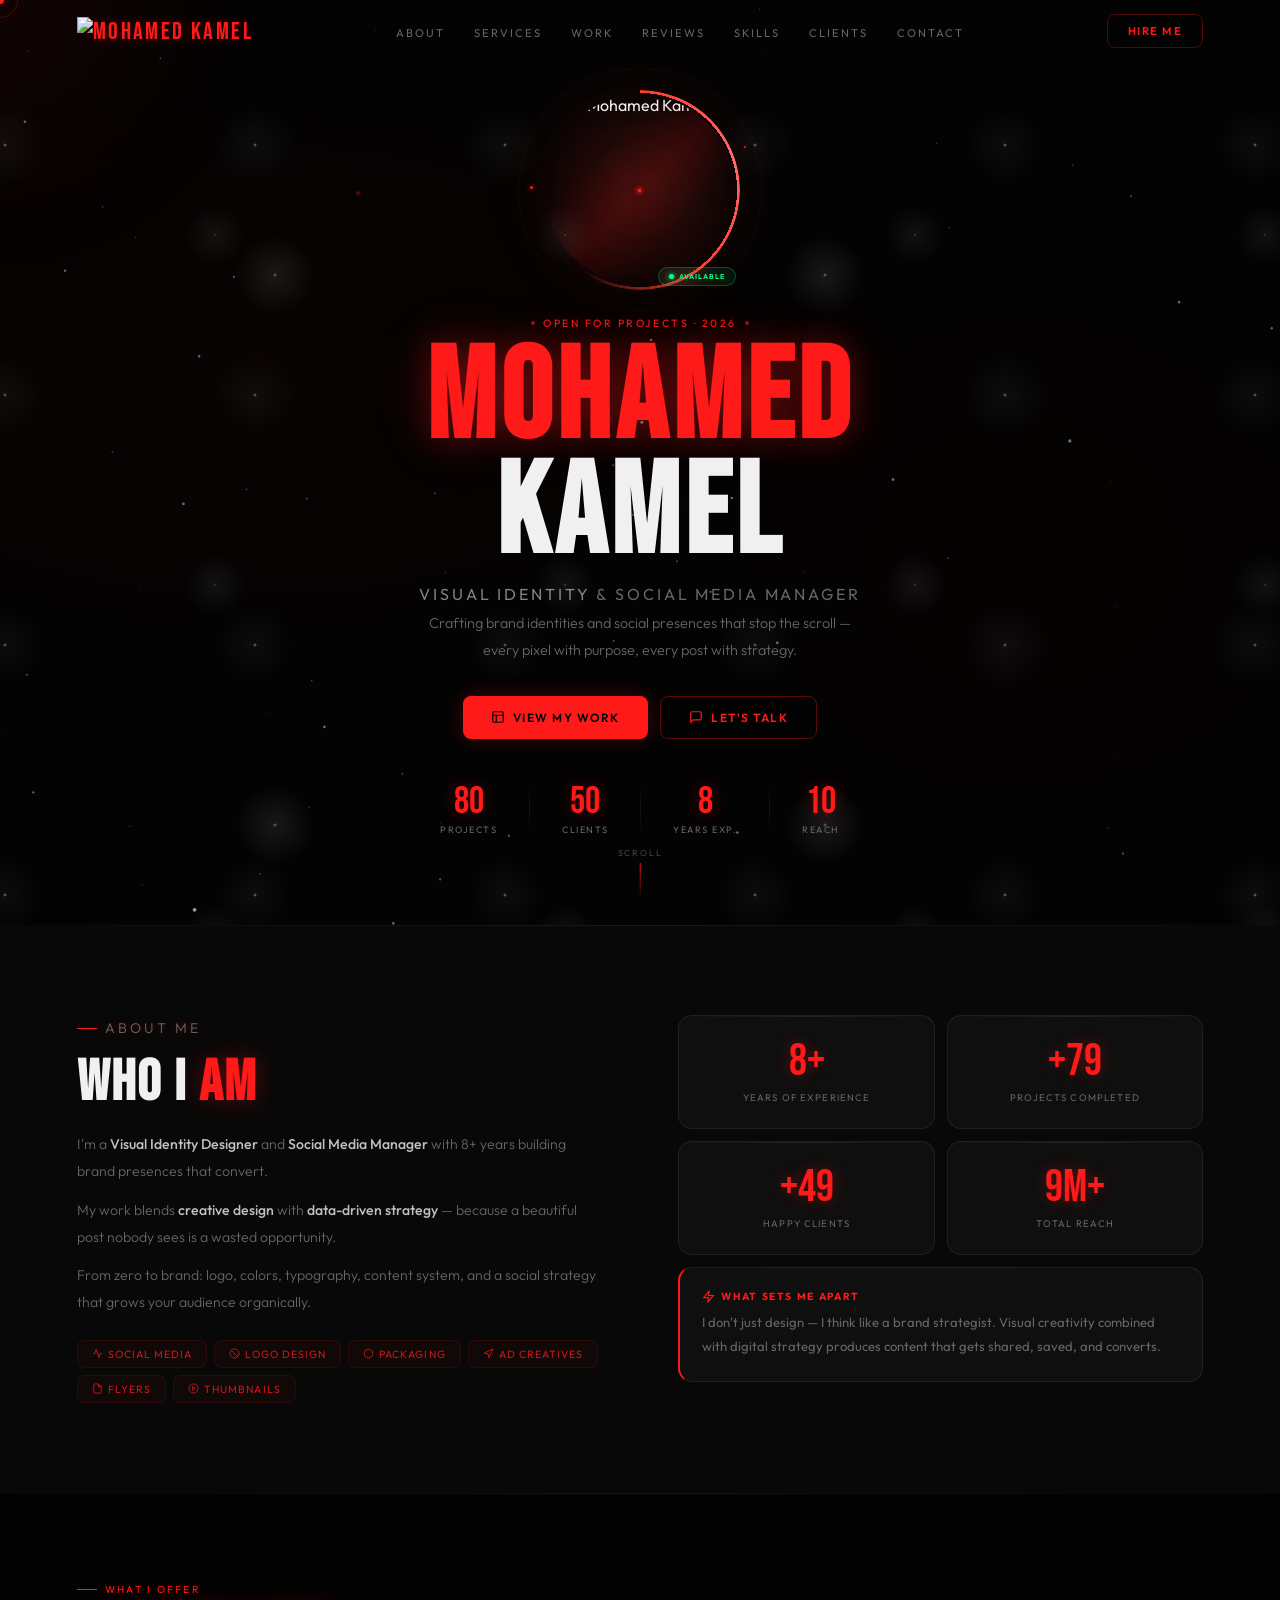
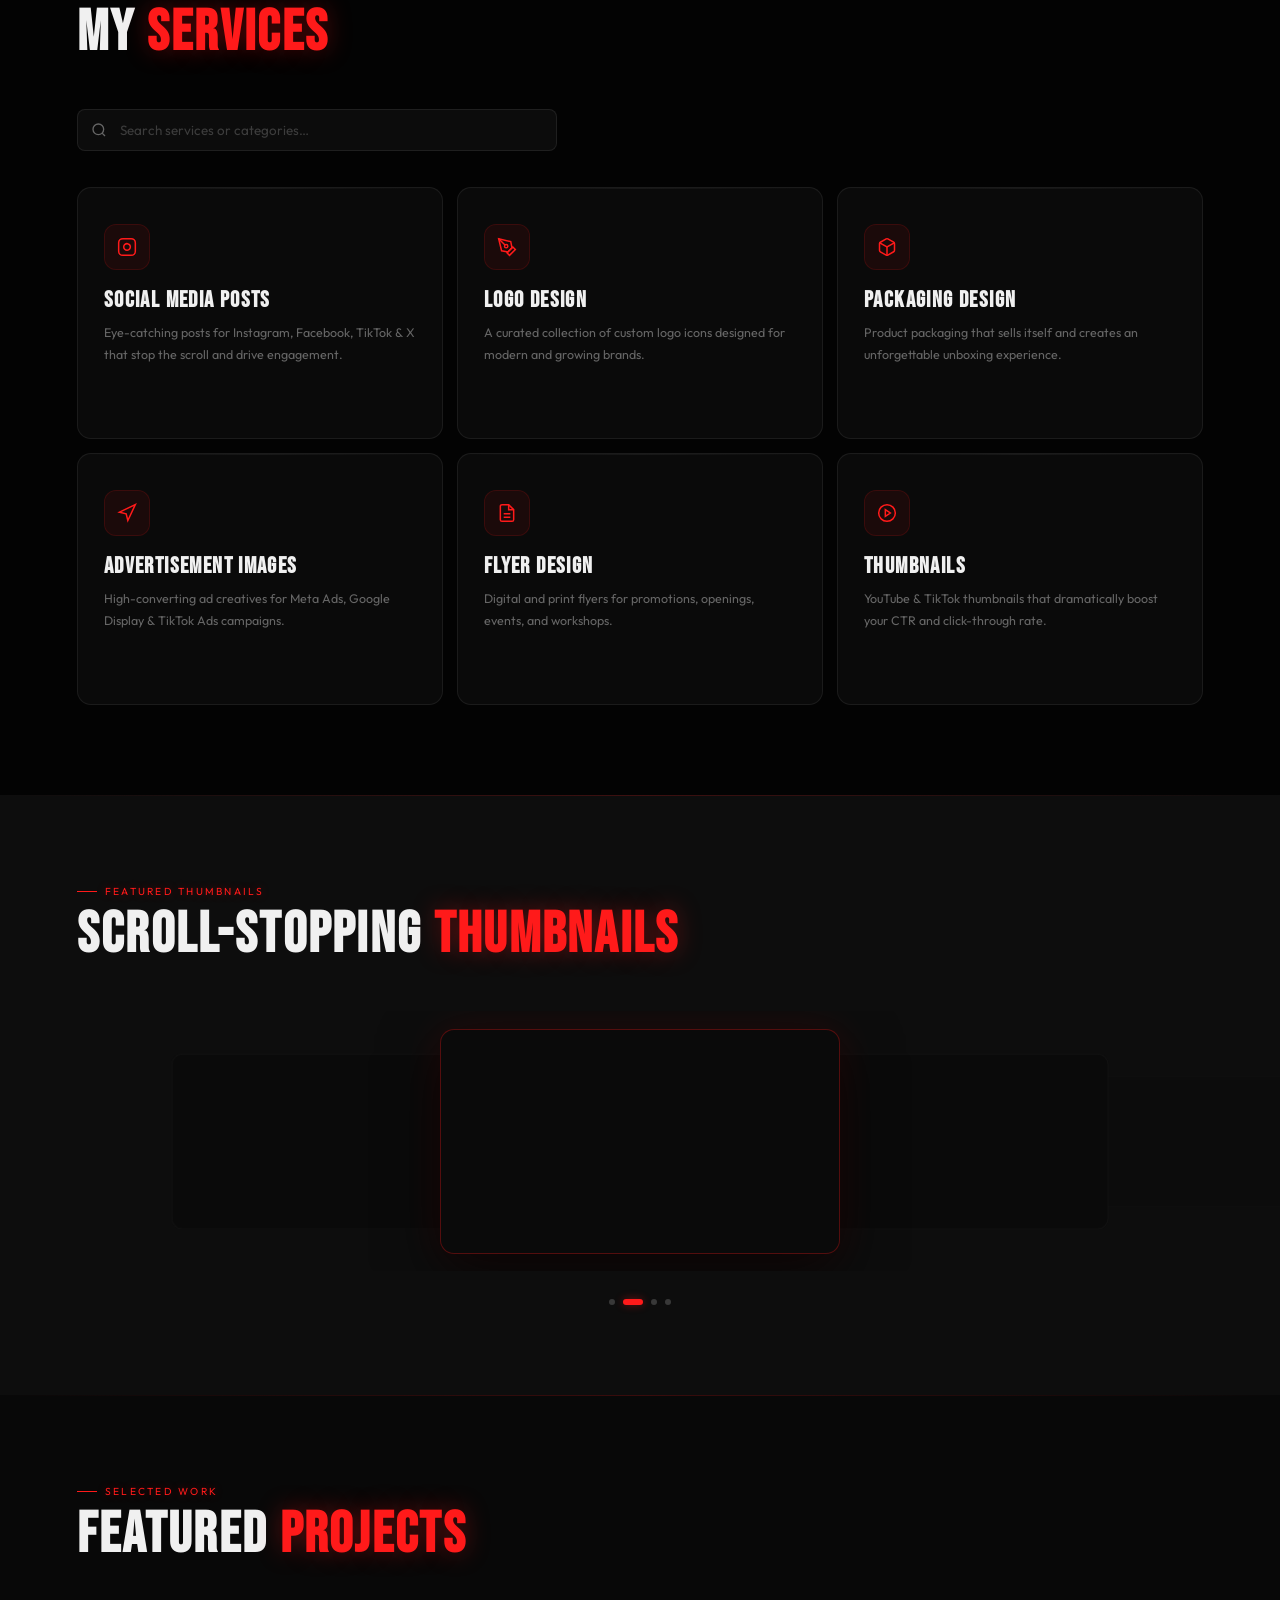
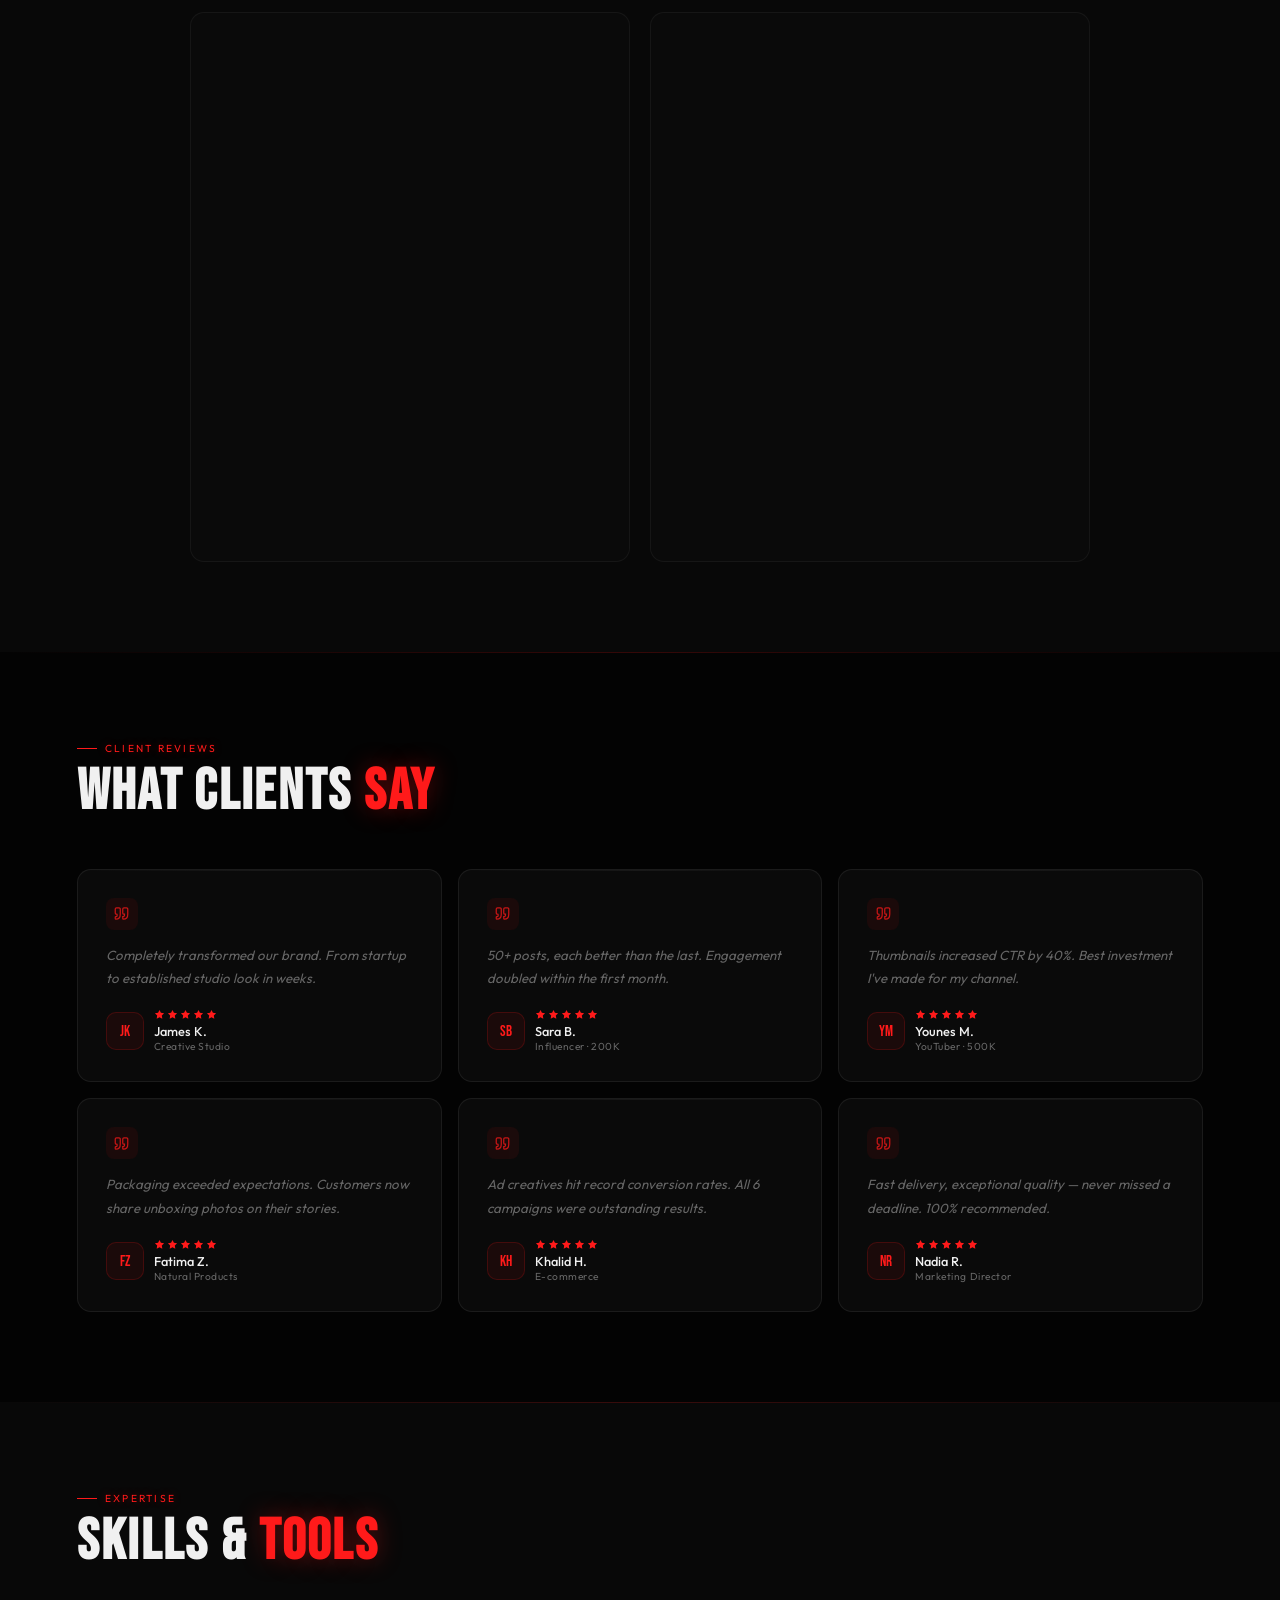
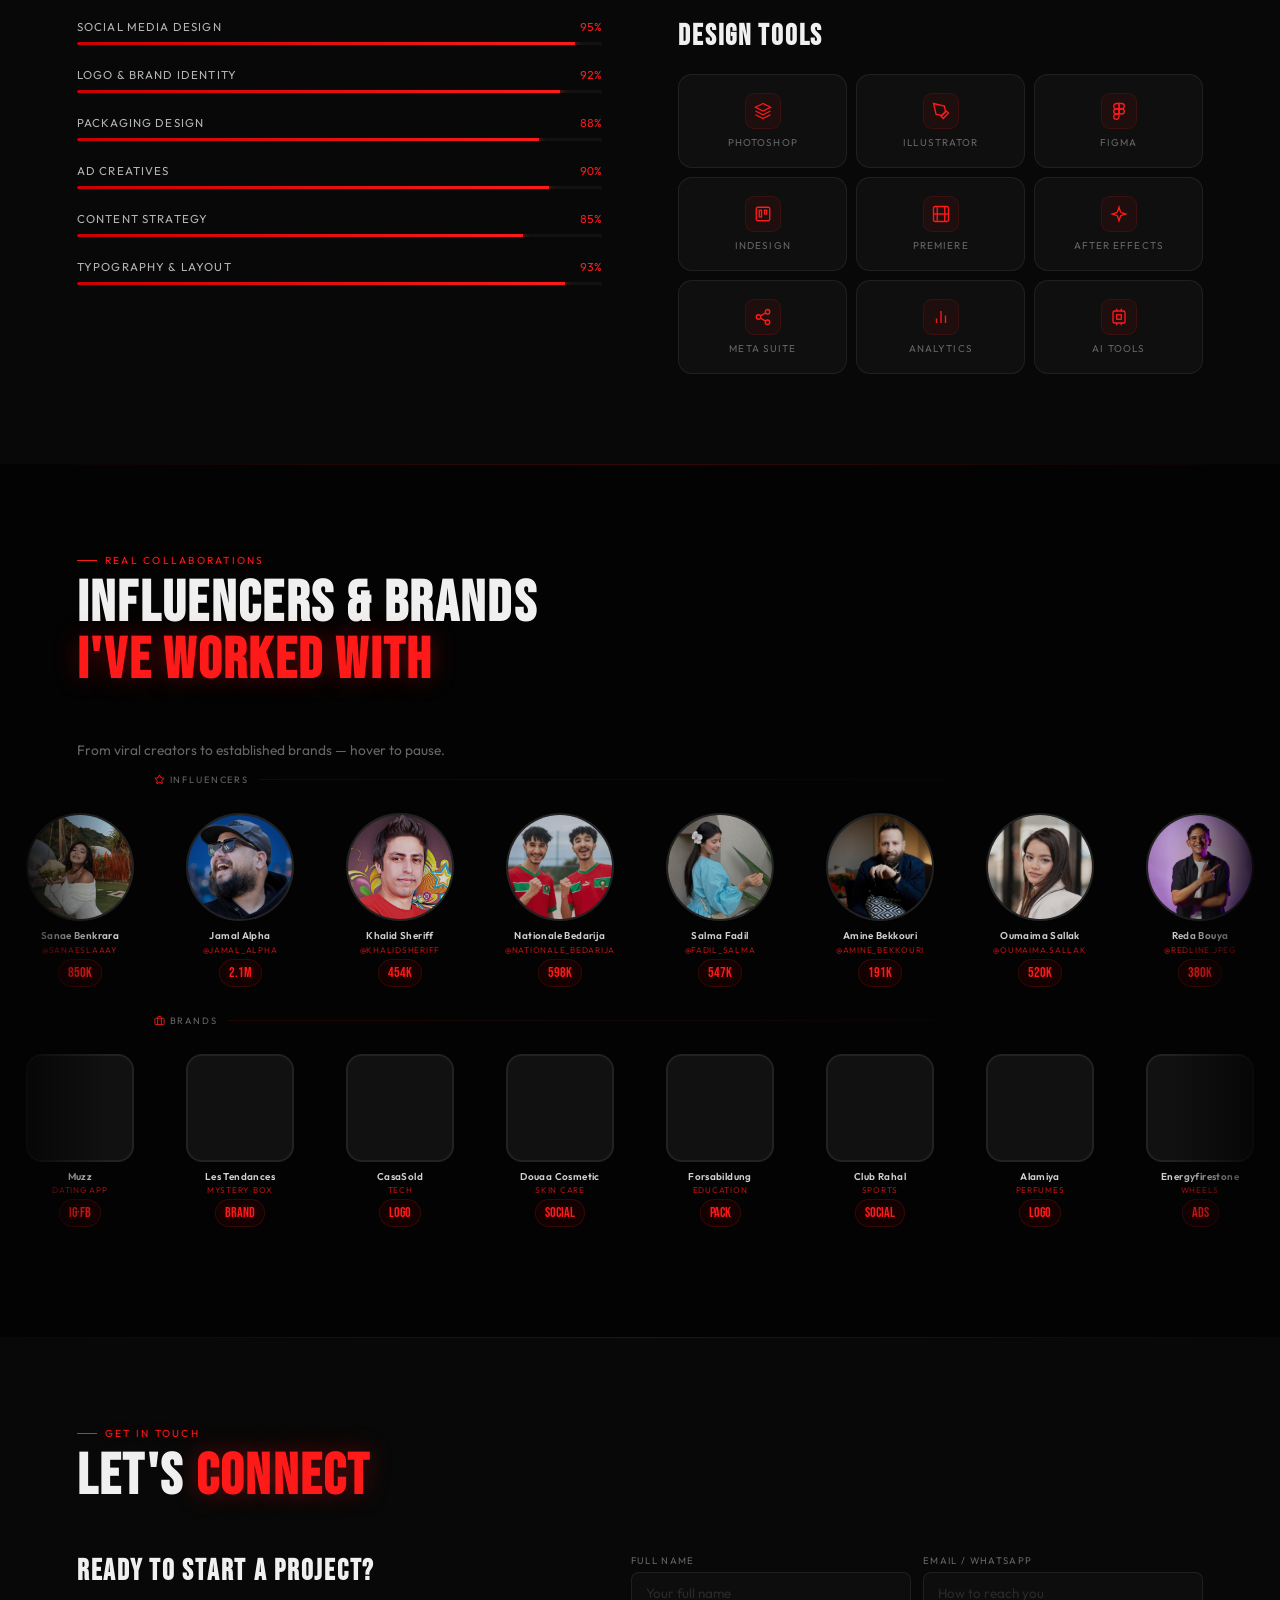
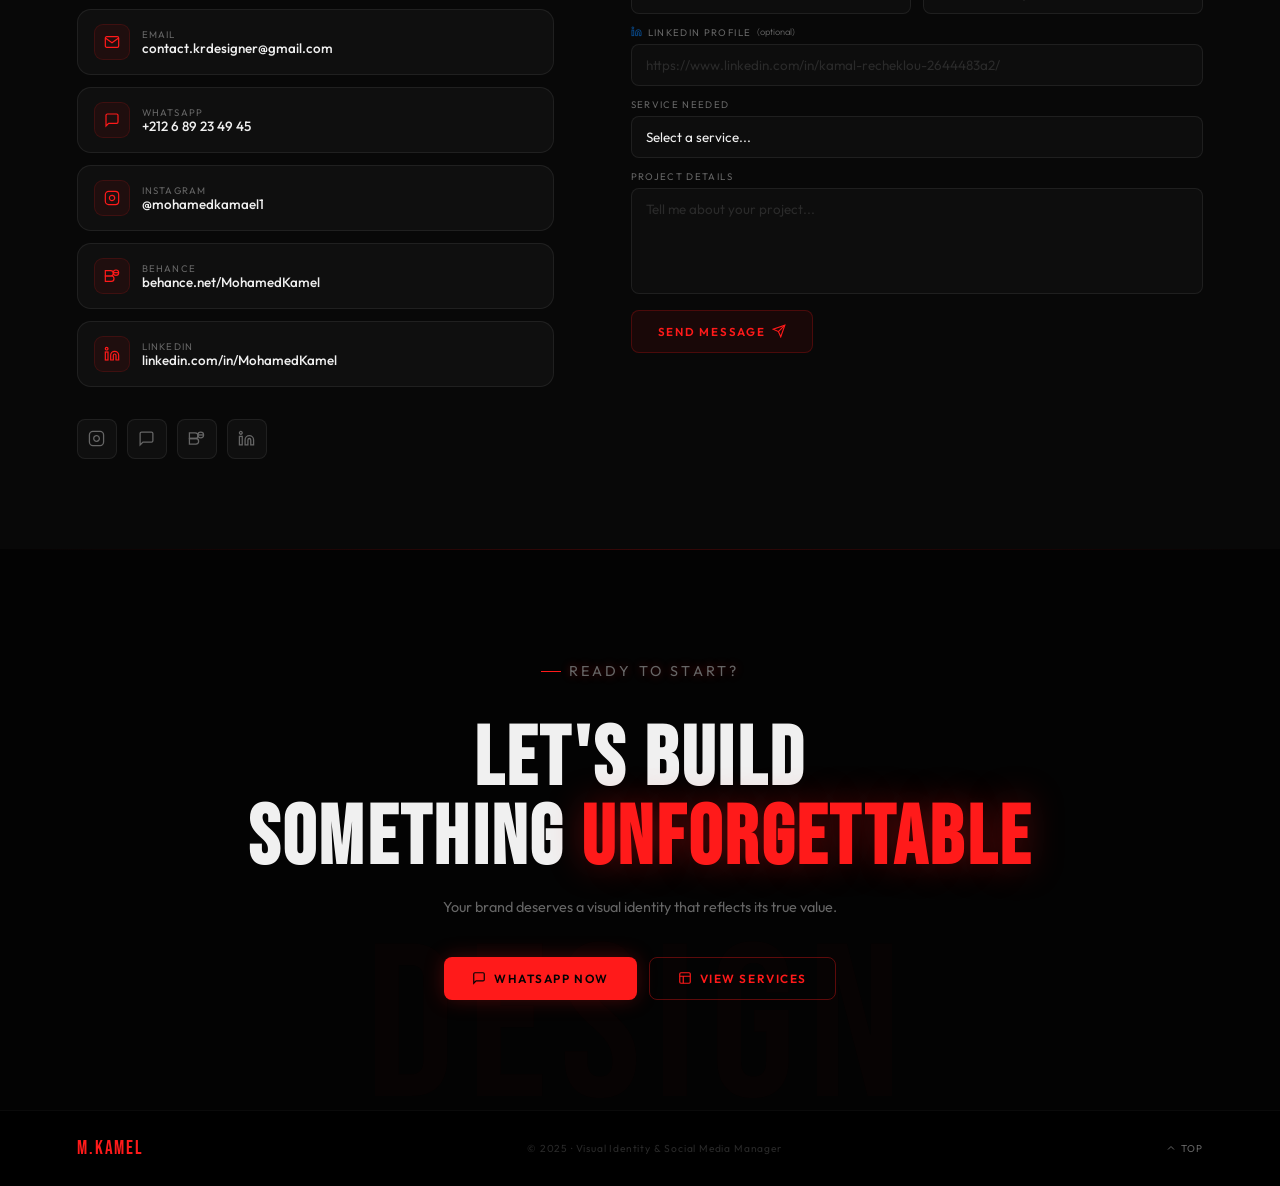
==== index.html @ 80bed5a1 "Add files via upload" ====
<!DOCTYPE html>
<html lang="en">
<head>
  <meta charset="UTF-8">
  <meta name="viewport" content="width=device-width, initial-scale=1.0">
  <title>Mohamed Kamel — Visual Identity & Social Media Manager</title>
  <link href="https://fonts.googleapis.com/css2?family=Bebas+Neue&family=Outfit:wght@300;400;500;600;700&display=swap" rel="stylesheet">
  <style>
    :root {
      --red:#ff1a1a; --red2:#cc0000;
      --red-glow:rgba(255,26,26,.35); --red-dim:rgba(255,26,26,.08);
      --bg:#030303; --bg2:#080808; --bg3:#0d0d0d;
      --text:#f0f0f0; --muted:#666; --muted2:#444;
      --glass:rgba(255,255,255,.03); --glass-b:rgba(255,255,255,.07);
      --radius:14px; --radius-sm:8px; --radius-lg:20px;
    }
    *,*::before,*::after{box-sizing:border-box;margin:0;padding:0}
    html{scroll-behavior:smooth}
    body{font-family:'Outfit',sans-serif;background:var(--bg);color:var(--text);overflow-x:hidden;cursor:none}

    /* ── FOCUS STATES (accessibility) ── */
    :focus-visible{outline:2px solid var(--red);outline-offset:3px;border-radius:var(--radius-sm)}

    /* ── CUSTOM CURSOR ── */
    #cur{width:8px;height:8px;background:var(--red);border-radius:50%;position:fixed;pointer-events:none;z-index:9999;transform:translate(-50%,-50%);box-shadow:0 0 10px var(--red-glow)}
    #cur-ring{width:36px;height:36px;border:1.5px solid rgba(255,26,26,.5);border-radius:50%;position:fixed;pointer-events:none;z-index:9998;transform:translate(-50%,-50%);transition:width .2s,height .2s,opacity .2s;opacity:.5}
    #cur-ring.big{width:60px;height:60px;opacity:.2;border-color:var(--red)}
    #particles{position:fixed;inset:0;pointer-events:none;z-index:0;opacity:.3}

    /* ── GALAXY HERO BACKGROUND ── */
    #heroCanvas{position:absolute;inset:0;width:100%;height:100%;z-index:2;pointer-events:none}
    #heroNebula{position:absolute;inset:0;z-index:3;pointer-events:none;overflow:hidden}
    .nebula-glow{position:absolute;width:500px;height:500px;border-radius:50%;background:radial-gradient(circle,rgba(255,26,26,.07) 0%,rgba(255,26,26,.03) 40%,transparent 70%);filter:blur(40px);transform:translate(-50%,-50%);transition:left .8s cubic-bezier(.25,.46,.45,.94),top .8s cubic-bezier(.25,.46,.45,.94);pointer-events:none}

    /* ── NAV ── */
    nav{position:fixed;top:0;left:0;right:0;z-index:100;padding:14px 6vw;display:flex;align-items:center;justify-content:space-between;transition:all .4s;border-bottom:1px solid transparent}
    nav.scrolled{background:rgba(3,3,3,.85);backdrop-filter:blur(28px);border-bottom-color:rgba(255,255,255,.05);box-shadow:0 2px 30px rgba(0,0,0,.5)}
    .nav-logo{font-family:'Bebas Neue',sans-serif;font-size:1.5rem;letter-spacing:.1em;color:var(--red);text-decoration:none;text-shadow:0 0 18px var(--red-glow)}
    .nav-links{display:flex;gap:1.8rem;list-style:none}
    .nav-links a{font-size:.7rem;letter-spacing:.18em;text-transform:uppercase;color:var(--muted);text-decoration:none;transition:color .2s;position:relative;padding-bottom:2px}
    .nav-links a::after{content:'';position:absolute;bottom:0;left:0;width:0;height:1px;background:var(--red);transition:width .3s}
    .nav-links a:hover{color:var(--red)}
    .nav-links a:hover::after{width:100%}
    .nav-cta{font-size:.7rem;letter-spacing:.13em;text-transform:uppercase;color:var(--red);background:transparent;border:1px solid rgba(255,26,26,.3);padding:9px 20px;text-decoration:none;font-weight:600;transition:all .25s;border-radius:var(--radius-sm)}
    .nav-cta:hover{background:var(--red);color:#030303;box-shadow:0 0 24px rgba(255,26,26,.35)}
    .hamburger{display:none;flex-direction:column;gap:5px;cursor:none;padding:4px;background:none;border:none}
    .hamburger span{width:22px;height:1.5px;background:var(--red);display:block;transition:transform .3s,opacity .3s}

    /* ── HERO ── */
    #hero{position:relative;min-height:100vh;display:flex;justify-content:center;align-items:center;text-align:center;overflow:hidden;background:var(--bg)}
    .galaxy{position:absolute;inset:0;background-image:radial-gradient(white,rgba(255,255,255,.18) 2px,transparent 40px),radial-gradient(white,rgba(255,255,255,.12) 1px,transparent 30px),radial-gradient(white,rgba(255,255,255,.08) 2px,transparent 40px);background-size:550px 550px,350px 350px,250px 250px;background-position:0 0,40px 60px,130px 270px;animation:galaxyScroll 70s linear infinite;z-index:1;opacity:.45}
    .galaxy::after{content:'';position:absolute;inset:0;background:radial-gradient(ellipse 70% 50% at 20% 40%,rgba(255,26,26,.06) 0%,transparent 70%),radial-gradient(ellipse 50% 60% at 80% 60%,rgba(200,0,0,.04) 0%,transparent 70%)}
    @keyframes galaxyScroll{from{background-position:0 0,40px 60px,130px 270px}to{background-position:550px 550px,390px 410px,380px 520px}}
    .hero-content{position:relative;z-index:5;display:flex;flex-direction:column;align-items:center}

    /* ── NEON PROFILE ── */
    .neon-profile{position:relative;width:200px;height:200px;margin:0 auto 26px;display:flex;align-items:center;justify-content:center;animation:fd .8s .2s both}
    .neon-ring{position:absolute;inset:0;border-radius:50%;background:conic-gradient(from 0deg,#ff3b30,#ff6b6b,#ff3b30,transparent 60%);mask:radial-gradient(farthest-side,transparent calc(100% - 3px),#000 0);-webkit-mask:radial-gradient(farthest-side,transparent calc(100% - 3px),#000 0);animation:spin 3s linear infinite;z-index:2}
    .neon-ring-2{position:absolute;inset:-10px;border-radius:50%;background:radial-gradient(circle,rgba(255,59,48,.2),transparent 70%);filter:blur(8px);opacity:.5;z-index:1}
    .neon-ring-3{position:absolute;inset:-22px;border-radius:50%;border:1px solid rgba(255,59,48,.06);animation:pulse3 3s ease-in-out infinite;z-index:0}
    .neon-glow{position:absolute;inset:-35px;border-radius:50%;background:radial-gradient(circle,rgba(255,59,48,.12),transparent 70%);filter:blur(20px);z-index:0;animation:glowFade 3s ease-in-out infinite alternate}
    @keyframes spin{to{transform:rotate(360deg)}}
    @keyframes pulse3{0%,100%{transform:scale(1);opacity:.25}50%{transform:scale(1.04);opacity:.5}}
    @keyframes glowFade{0%{opacity:.3}100%{opacity:.8}}
    .neon-img{position:relative;width:190px;height:190px;border-radius:50%;overflow:hidden;z-index:2;transition:all .5s cubic-bezier(.34,1.56,.64,1)}
    .neon-profile:hover .neon-img{transform:scale(1.05);box-shadow:0 0 20px rgba(255,26,26,.18)}
    .neon-img img{width:100%;height:100%;object-fit:cover;display:block;transition:transform .5s,opacity .4s;opacity:0}
    .neon-img img.loaded{opacity:1}
    .neon-profile:hover .neon-img img{transform:scale(1.07)}
    .neon-img::after{content:'';position:absolute;top:-50%;left:-50%;width:200%;height:200%;background:linear-gradient(135deg,transparent 40%,rgba(255,26,26,.06) 45%,rgba(255,26,26,.12) 50%,rgba(255,26,26,.06) 55%,transparent 60%);animation:shine 4s ease-in-out infinite;pointer-events:none;z-index:3}
    @keyframes shine{0%{transform:translateX(-100%) translateY(-100%)}100%{transform:translateX(100%) translateY(100%)}}
    .neon-particle{position:absolute;width:3px;height:3px;background:var(--red);border-radius:50%;box-shadow:0 0 5px var(--red);z-index:3;animation:pfloat 4s ease-in-out infinite;pointer-events:none}
    .neon-particle:nth-child(1){top:8%;left:-4%;animation-delay:0s;width:2px;height:2px}
    .neon-particle:nth-child(2){top:-2%;right:18%;animation-delay:.6s;width:3px;height:3px}
    .neon-particle:nth-child(3){bottom:4%;right:-2%;animation-delay:1.2s}
    .neon-particle:nth-child(4){bottom:-4%;left:22%;animation-delay:1.8s;width:2px;height:2px}
    .neon-particle:nth-child(5){top:48%;left:-5%;animation-delay:2.4s}
    .neon-particle:nth-child(6){top:28%;right:-3%;animation-delay:.3s;width:2px;height:2px}
    @keyframes pfloat{0%,100%{opacity:0;transform:translateY(0) scale(.5)}30%{opacity:1;transform:translateY(-7px) scale(1.2)}70%{opacity:.6;transform:translateY(-4px) scale(1)}}
    .neon-status{position:absolute;bottom:4px;right:4px;background:rgba(0,255,136,.08);backdrop-filter:blur(8px);border:1px solid rgba(0,255,136,.25);color:#00ff88;font-size:.44rem;font-weight:700;letter-spacing:.14em;text-transform:uppercase;padding:4px 10px;border-radius:20px;z-index:5;display:flex;align-items:center;gap:5px;animation:statusPulse 2s ease-in-out infinite}
    .neon-status::before{content:'';width:5px;height:5px;border-radius:50%;background:#00ff88;box-shadow:0 0 5px #00ff88;animation:dotBlink 1.5s ease-in-out infinite;flex-shrink:0}
    @keyframes statusPulse{0%,100%{box-shadow:0 0 8px rgba(0,255,136,.15)}50%{box-shadow:0 0 16px rgba(0,255,136,.3)}}
    @keyframes dotBlink{0%,100%{opacity:1}50%{opacity:.25}}
    .eyebrow{font-size:.66rem;letter-spacing:.24em;text-transform:uppercase;color:var(--red);margin-bottom:12px;animation:fu .7s .4s both;text-shadow:0 0 10px var(--red-glow);display:flex;align-items:center;gap:8px;justify-content:center}
    .eyebrow-dot{width:4px;height:4px;border-radius:50%;background:var(--red);opacity:.6}
    #hero h1{font-family:'Bebas Neue',sans-serif;font-size:clamp(3.8rem,10vw,8.5rem);line-height:.9;letter-spacing:.04em;margin-bottom:12px;animation:fu .7s .5s both}
    #hero h1 .r{color:var(--red);text-shadow:0 0 35px var(--red-glow),0 0 70px rgba(255,26,26,.12)}
    .htitle{font-size:clamp(.8rem,1.6vw,1rem);letter-spacing:.18em;text-transform:uppercase;color:var(--muted);margin-bottom:6px;animation:fu .7s .6s both}
    .htitle span{color:rgba(255,255,255,.5)}
    .htagline{font-size:clamp(.8rem,1.3vw,.9rem);color:var(--muted);max-width:440px;margin:0 auto 32px;line-height:1.85;font-weight:300;animation:fu .7s .7s both}
    .hbtns{display:flex;gap:12px;justify-content:center;flex-wrap:wrap;animation:fu .7s .85s both}
    .btn{padding:13px 28px;font-size:.74rem;letter-spacing:.13em;text-transform:uppercase;font-weight:600;text-decoration:none;transition:all .25s;display:inline-flex;align-items:center;gap:8px;border-radius:var(--radius-sm);cursor:none}
    .btn svg{width:14px;height:14px;stroke:currentColor;fill:none;stroke-width:2;flex-shrink:0}
    .btn-primary{background:var(--red);color:#030303;box-shadow:0 0 20px rgba(255,26,26,.25)}
    .btn-primary:hover{background:#fff;box-shadow:0 0 35px rgba(255,26,26,.5);transform:translateY(-2px)}
    .btn-outline{border:1.5px solid rgba(255,26,26,.35);color:var(--red)}
    .btn-outline:hover{background:var(--red);color:#030303;box-shadow:0 0 25px rgba(255,26,26,.35);transform:translateY(-2px)}

    /* ── HERO STATS — UNTOUCHED ── */
    .hstats{display:flex;gap:32px;justify-content:center;margin-top:44px;animation:fu .7s 1s both}
    .st{text-align:center}
    .st-n{font-family:'Bebas Neue',sans-serif;font-size:2.4rem;color:var(--red);line-height:1;text-shadow:0 0 18px var(--red-glow)}
    .st-l{font-size:.58rem;letter-spacing:.16em;text-transform:uppercase;color:var(--muted);margin-top:3px}
    .st-div{width:1px;background:linear-gradient(to bottom,transparent,rgba(255,255,255,.08),transparent);align-self:stretch}
    .st-div{width:1px;background:linear-gradient(to bottom,transparent,rgba(255,255,255,.08),transparent);align-self:stretch}
    .ac-stat{display:inline-block}
    .ac-stat.counting{animation:acPulse .08s ease-in-out infinite alternate}
    .ac-stat.done{animation:acLand .5s cubic-bezier(.22,1,.36,1) forwards}
    @keyframes acPulse{from{opacity:.6;transform:scale(.95)}to{opacity:1;transform:scale(1.04)}}
    @keyframes acLand{0%{transform:scale(1.15);text-shadow:0 0 40px var(--red-glow)}60%{transform:scale(.97)}100%{transform:scale(1);text-shadow:0 0 16px var(--red-glow)}}

    .scroll-ind{position:absolute;bottom:24px;left:50%;transform:translateX(-50%);display:flex;flex-direction:column;align-items:center;gap:5px;z-index:2;animation:fi 1s 1.5s both}
    .scroll-ind span{font-size:.55rem;letter-spacing:.2em;text-transform:uppercase;color:var(--muted2)}
    .scroll-line{width:1px;height:38px;background:linear-gradient(var(--red),transparent);animation:sdrop 2s ease-in-out infinite}

    /* ── SECTION SHARED ── */
    section{padding:90px 6vw;position:relative}
    .sec-label{font-size:.64rem;letter-spacing:.22em;text-transform:uppercase;color:var(--red);margin-bottom:8px;text-shadow:0 0 8px var(--red-glow);display:flex;align-items:center;gap:8px}
    .sec-label::before{content:'';width:20px;height:1px;background:var(--red);flex-shrink:0}
    h2.sec-title{font-family:'Bebas Neue',sans-serif;font-size:clamp(2.2rem,4.5vw,4rem);letter-spacing:.04em;line-height:1;margin-bottom:48px}
    h2.sec-title .hi{color:var(--red);text-shadow:0 0 25px var(--red-glow)}

    /* ── GRADIENT SEPARATORS ── */
    #about::before,#services::before,#coverflow-section::before,#featured::before,#testimonials::before,#skills::before,#clients::before,#contact::before,#cta::before{content:'';position:absolute;top:0;left:0;right:0;height:1px;background:linear-gradient(90deg,transparent,rgba(255,26,26,.1),rgba(255,26,26,.2),rgba(255,26,26,.1),transparent);pointer-events:none;z-index:1}

    /* ── ABOUT ── */
    #about{background:var(--bg2)}
    .about-grid{display:grid;grid-template-columns:1fr 1fr;gap:6vw;align-items:start}
    .abl p{font-size:.88rem;line-height:1.9;color:var(--muted);margin-bottom:12px;font-weight:300}
    .abl p strong{color:rgba(255,255,255,.75);font-weight:500}
    .abl h2{margin-bottom:20px}
    .stags{display:flex;flex-wrap:wrap;gap:7px;margin-top:24px}
    .stag{padding:6px 14px;background:rgba(255,26,26,.04);border:1px solid rgba(255,26,26,.12);color:rgba(255,26,26,.8);font-size:.66rem;letter-spacing:.1em;text-transform:uppercase;transition:all .25s;border-radius:var(--radius-sm);display:inline-flex;align-items:center;gap:5px;cursor:default}
    .stag svg{width:11px;height:11px;stroke:currentColor;fill:none;stroke-width:2;flex-shrink:0}
    .stag:hover{background:rgba(255,26,26,.1);border-color:rgba(255,26,26,.3);transform:translateY(-1px)}
    .abr{display:grid;grid-template-columns:1fr 1fr;gap:12px}
    .abox{background:var(--glass);border:1px solid var(--glass-b);border-radius:var(--radius);padding:24px 18px;text-align:center;position:relative;overflow:hidden;transition:all .35s}
    .abox::before{content:'';position:absolute;top:0;left:0;right:0;height:1px;background:linear-gradient(90deg,transparent,rgba(255,255,255,.08),transparent)}
    .abox::after{content:'';position:absolute;bottom:0;left:0;right:0;height:1.5px;background:linear-gradient(90deg,var(--red),rgba(255,26,26,.2));transform:scaleX(0);transform-origin:left;transition:transform .35s}
    .abox:hover{background:rgba(255,26,26,.035);border-color:rgba(255,26,26,.12);transform:translateY(-3px)}
    .abox:hover::after{transform:scaleX(1)}
    .abox .bn{font-family:'Bebas Neue',sans-serif;font-size:2.8rem;color:var(--red);line-height:1;text-shadow:0 0 16px var(--red-glow)}
    .abox .bl{font-size:.6rem;letter-spacing:.12em;text-transform:uppercase;color:var(--muted);margin-top:5px;line-height:1.5}
    .ab-unique{background:var(--glass);border:1px solid var(--glass-b);border-radius:var(--radius);padding:22px;grid-column:span 2;border-left:2px solid var(--red)}
    .ab-unique h4{font-size:.64rem;letter-spacing:.16em;text-transform:uppercase;color:var(--red);margin-bottom:8px;display:flex;align-items:center;gap:6px}
    .ab-unique h4 svg{width:13px;height:13px;stroke:currentColor;fill:none;stroke-width:2}
    .ab-unique p{font-size:.82rem;color:var(--muted);line-height:1.8}

    /* ── SERVICES ── */
    #services{background:var(--bg)}
    .svc-grid{display:grid;grid-template-columns:repeat(3,1fr);gap:14px}
    .svc-card{background:var(--glass);border:1px solid var(--glass-b);border-radius:var(--radius);padding:36px 26px;cursor:none;position:relative;overflow:hidden;transition:all .35s}
    .svc-card::before{content:'';position:absolute;top:0;left:0;right:0;height:1px;background:linear-gradient(90deg,transparent,rgba(255,255,255,.06),transparent)}
    .svc-card::after{content:'';position:absolute;inset:0;background:radial-gradient(ellipse at 20% 0%,rgba(255,26,26,.05),transparent 60%);opacity:0;transition:opacity .35s}
    .svc-card:hover{background:rgba(255,26,26,.035);border-color:rgba(255,26,26,.18);transform:translateY(-6px);box-shadow:0 14px 40px rgba(0,0,0,.35)}
    .svc-card:hover::after{opacity:1}
    .svc-icon-box{width:46px;height:46px;border-radius:12px;background:rgba(255,26,26,.07);border:1px solid rgba(255,26,26,.14);display:flex;align-items:center;justify-content:center;margin-bottom:16px;transition:all .35s}
    .svc-icon-box svg{width:20px;height:20px;stroke:var(--red);fill:none;stroke-width:1.8}
    .svc-card:hover .svc-icon-box{background:rgba(255,26,26,.12);border-color:rgba(255,26,26,.25)}
    .svc-card h3{font-family:'Bebas Neue',sans-serif;font-size:1.45rem;letter-spacing:.06em;color:var(--text);margin-bottom:8px;transition:color .3s}
    .svc-card:hover h3{color:var(--red)}
    .svc-card p{font-size:.78rem;color:var(--muted);line-height:1.75;margin-bottom:16px}
    .svc-cta{font-size:.63rem;letter-spacing:.13em;text-transform:uppercase;color:var(--red);opacity:0;transform:translateY(6px);transition:all .3s;display:inline-flex;align-items:center;gap:5px}
    .svc-cta svg{width:11px;height:11px;stroke:currentColor;fill:none;stroke-width:2}
    .svc-card:hover .svc-cta{opacity:1;transform:none}

    /* ── SEARCH BAR ── */
    .search-wrap{margin-bottom:36px;display:flex;align-items:center;gap:0;max-width:480px}
    .search-box{position:relative;flex:1}
    .search-box svg{position:absolute;left:14px;top:50%;transform:translateY(-50%);width:16px;height:16px;stroke:var(--muted);fill:none;stroke-width:2;pointer-events:none;transition:stroke .2s}
    .search-box:focus-within svg{stroke:var(--red)}
    #designSearch{width:100%;background:rgba(255,255,255,.04);border:1px solid rgba(255,255,255,.08);border-radius:var(--radius-sm);color:var(--text);padding:12px 14px 12px 42px;font-family:'Outfit',sans-serif;font-size:.84rem;outline:none;transition:all .25s;cursor:none}
    #designSearch::placeholder{color:rgba(255,255,255,.2)}
    #designSearch:focus{border-color:rgba(255,26,26,.3);background:rgba(255,26,26,.025);box-shadow:0 0 0 2px rgba(255,26,26,.06)}
    .search-clear{display:none;width:34px;height:34px;border:none;background:none;color:var(--muted);cursor:none;align-items:center;justify-content:center;transition:color .2s;flex-shrink:0;margin-left:4px}
    .search-clear svg{width:14px;height:14px;stroke:currentColor;fill:none;stroke-width:2}
    .search-clear:hover{color:var(--red)}
    .search-clear.show{display:flex}
    .search-results{position:absolute;top:calc(100% + 8px);left:0;right:0;background:rgba(8,8,8,.97);border:1px solid rgba(255,255,255,.08);border-radius:var(--radius);max-height:320px;overflow-y:auto;z-index:50;box-shadow:0 12px 40px rgba(0,0,0,.6);display:none}
    .search-results.open{display:block}
    .search-results::-webkit-scrollbar{width:3px}
    .search-results::-webkit-scrollbar-thumb{background:rgba(255,26,26,.25);border-radius:3px}
    .sr-group{padding:10px 0}
    .sr-group-label{font-size:.58rem;letter-spacing:.18em;text-transform:uppercase;color:var(--muted);padding:4px 14px 6px;display:flex;align-items:center;gap:6px}
    .sr-group-label svg{width:11px;height:11px;stroke:var(--red);fill:none;stroke-width:2}
    .sr-item{display:flex;align-items:center;gap:10px;padding:9px 14px;cursor:none;transition:background .2s}
    .sr-item:hover{background:rgba(255,26,26,.06)}
    .sr-item-icon{width:28px;height:28px;border-radius:7px;background:rgba(255,26,26,.07);border:1px solid rgba(255,26,26,.12);display:flex;align-items:center;justify-content:center;flex-shrink:0}
    .sr-item-icon svg{width:13px;height:13px;stroke:var(--red);fill:none;stroke-width:1.8}
    .sr-item-name{font-size:.8rem;color:var(--text);font-weight:500}
    .sr-item-sub{font-size:.65rem;color:var(--muted);margin-top:1px}
    .sr-item-badge{margin-left:auto;font-size:.6rem;letter-spacing:.08em;text-transform:uppercase;color:var(--red);background:rgba(255,26,26,.06);border:1px solid rgba(255,26,26,.14);border-radius:20px;padding:2px 8px;flex-shrink:0}
    .sr-empty{padding:20px 14px;text-align:center;font-size:.8rem;color:var(--muted)}
    .sr-divider{height:1px;background:rgba(255,255,255,.04);margin:0 14px}

    /* ── MODAL ── */
    .moverlay{display:none;position:fixed;inset:0;background:rgba(0,0,0,.9);z-index:200;align-items:center;justify-content:center;padding:3vw;backdrop-filter:blur(24px)}
    .moverlay.open{display:flex}
    .mbox{background:rgba(6,6,6,.96);border:1px solid rgba(255,255,255,.07);border-radius:var(--radius-lg);max-width:980px;width:100%;max-height:92vh;overflow-y:auto;position:relative;animation:zmin .35s both;box-shadow:0 24px 64px rgba(0,0,0,.7)}
    .mbox::-webkit-scrollbar{width:3px}
    .mbox::-webkit-scrollbar-thumb{background:rgba(255,26,26,.3);border-radius:3px}
    .mhead{padding:24px 32px 0;display:flex;justify-content:space-between;align-items:center;position:sticky;top:0;z-index:10;background:rgba(6,6,6,.98);backdrop-filter:blur(20px);border-bottom:1px solid rgba(255,255,255,.04);padding-bottom:14px}
    .mhead h3{font-family:'Bebas Neue',sans-serif;font-size:2rem;letter-spacing:.04em;color:var(--red);text-shadow:0 0 16px var(--red-glow)}
    .mcls{color:var(--muted);cursor:none;background:rgba(255,255,255,.04);border:1px solid rgba(255,255,255,.08);width:34px;height:34px;border-radius:50%;display:flex;align-items:center;justify-content:center;transition:all .2s}
    .mcls svg{width:15px;height:15px;stroke:currentColor;fill:none;stroke-width:2}
    .mcls:hover{color:var(--red);border-color:rgba(255,26,26,.3);background:rgba(255,26,26,.07)}
    .modal-nav{padding:14px 32px;display:flex;align-items:center;gap:6px;border-bottom:1px solid rgba(255,255,255,.04)}
    .modal-nav-item{font-size:.68rem;letter-spacing:.1em;text-transform:uppercase;color:var(--muted);cursor:none;transition:color .2s;background:none;border:none;font-family:'Outfit',sans-serif}
    .modal-nav-item:hover,.modal-nav-item.active{color:var(--red);font-weight:600}
    .mbody{padding:22px 32px 32px}
    .mdesc{font-size:.84rem;color:var(--muted);line-height:1.8;margin-bottom:24px}
    .cat-grid{display:grid;grid-template-columns:repeat(3,1fr);gap:12px}
    .cat-card{aspect-ratio:1;border:1px solid rgba(255,255,255,.05);border-radius:var(--radius);position:relative;overflow:hidden;cursor:none;transition:all .35s;background:rgba(255,255,255,.02);display:flex;flex-direction:column;align-items:center;justify-content:center;gap:10px;text-align:center;padding:18px}
    .cat-card::before{content:'';position:absolute;inset:0;background:radial-gradient(ellipse at 50% 100%,rgba(255,26,26,.07),transparent 70%);opacity:0;transition:opacity .35s}
    .cat-card:hover{border-color:rgba(255,26,26,.3);transform:translateY(-5px) scale(1.02);box-shadow:0 10px 35px rgba(0,0,0,.4)}
    .cat-card:hover::before{opacity:1}
    .cat-icon{width:52px;height:52px;border-radius:13px;background:rgba(255,26,26,.07);border:1px solid rgba(255,26,26,.13);display:flex;align-items:center;justify-content:center;position:relative;z-index:1;transition:transform .3s}
    .cat-icon svg{width:24px;height:24px;stroke:var(--red);fill:none;stroke-width:1.7}
    .cat-card:hover .cat-icon{transform:scale(1.1)}
    .cat-name{font-family:'Bebas Neue',sans-serif;font-size:1.2rem;letter-spacing:.06em;color:var(--text);position:relative;z-index:1;transition:color .3s}
    .cat-card:hover .cat-name{color:var(--red)}
    .cat-count{font-size:.58rem;letter-spacing:.12em;text-transform:uppercase;color:var(--muted);position:relative;z-index:1;background:rgba(255,26,26,.05);padding:3px 10px;border-radius:20px;border:1px solid rgba(255,26,26,.1)}
    .gallery-header{display:flex;align-items:center;gap:14px;margin-bottom:20px}
    .back-btn{display:flex;align-items:center;gap:7px;font-size:.68rem;letter-spacing:.1em;text-transform:uppercase;color:var(--red);cursor:none;background:rgba(255,26,26,.05);border:1px solid rgba(255,26,26,.18);padding:9px 16px;border-radius:var(--radius-sm);font-family:'Outfit',sans-serif;transition:all .25s}
    .back-btn svg{width:13px;height:13px;stroke:currentColor;fill:none;stroke-width:2}
    .back-btn:hover{background:rgba(255,26,26,.12);border-color:rgba(255,26,26,.35);transform:translateX(-2px)}
    .gallery-title{font-family:'Bebas Neue',sans-serif;font-size:1.6rem;letter-spacing:.04em;color:var(--text)}
    .gallery-title span{color:var(--red)}
    .photo-grid{display:grid;grid-template-columns:repeat(3,1fr);gap:10px}
    .photo-item{aspect-ratio:4/5;border:1px solid rgba(255,255,255,.05);border-radius:var(--radius);position:relative;overflow:hidden;cursor:none;transition:all .35s;background:#0a0a0a}
    .photo-item.hidden{display:none}
    .photo-item img{width:100%;height:100%;object-fit:cover;display:block;transition:transform .5s cubic-bezier(.34,1.56,.64,1),opacity .3s,filter .4s;filter:brightness(.88);opacity:0}
    .photo-item img.loaded{opacity:1}
    .photo-item:hover{border-color:rgba(255,26,26,.25);box-shadow:0 6px 24px rgba(0,0,0,.5);transform:translateY(-3px)}
    .photo-item:hover img{transform:scale(1.07);filter:brightness(1)}
    .photo-overlay{position:absolute;inset:0;background:linear-gradient(0deg,rgba(0,0,0,.65) 0%,transparent 50%);opacity:0;transition:opacity .3s;display:flex;align-items:flex-end;padding:14px}
    .photo-item:hover .photo-overlay{opacity:1}
    .photo-label{font-size:.65rem;letter-spacing:.1em;text-transform:uppercase;color:var(--red);background:rgba(0,0,0,.5);backdrop-filter:blur(6px);padding:5px 12px;border-radius:6px;border:1px solid rgba(255,26,26,.18)}
    .photo-grid.thumb-grid .photo-item{aspect-ratio:16/9}
    .view-more-wrap{text-align:center;margin-top:18px}
    .view-more-btn{display:inline-flex;align-items:center;gap:7px;font-size:.68rem;letter-spacing:.13em;text-transform:uppercase;color:var(--red);background:rgba(255,26,26,.05);border:1px solid rgba(255,26,26,.2);padding:10px 22px;border-radius:var(--radius-sm);cursor:none;font-family:'Outfit',sans-serif;font-weight:600;transition:all .25s}
    .view-more-btn svg{width:13px;height:13px;stroke:currentColor;fill:none;stroke-width:2;transition:transform .25s}
    .view-more-btn:hover{background:rgba(255,26,26,.12);border-color:rgba(255,26,26,.35)}
    .view-more-btn.expanded svg{transform:rotate(180deg)}
    .lightbox{display:none;position:fixed;inset:0;background:rgba(0,0,0,.96);z-index:300;align-items:center;justify-content:center;backdrop-filter:blur(30px);padding:4vw}
    .lightbox.open{display:flex}
    .lightbox img{max-width:90vw;max-height:85vh;object-fit:contain;border-radius:var(--radius);border:1px solid rgba(255,255,255,.06);box-shadow:0 20px 60px rgba(0,0,0,.8);animation:lbIn .35s cubic-bezier(.34,1.56,.64,1)}
    @keyframes lbIn{from{opacity:0;transform:scale(.92)}to{opacity:1;transform:scale(1)}}
    .lb-close{position:absolute;top:22px;right:22px;width:42px;height:42px;border-radius:50%;background:rgba(255,255,255,.05);border:1px solid rgba(255,255,255,.1);color:var(--text);cursor:none;display:flex;align-items:center;justify-content:center;transition:all .25s}
    .lb-close svg{width:16px;height:16px;stroke:currentColor;fill:none;stroke-width:2}
    .lb-close:hover{background:rgba(255,26,26,.12);border-color:rgba(255,26,26,.3);color:var(--red)}
    .lb-nav{position:absolute;top:50%;transform:translateY(-50%);width:42px;height:42px;border-radius:50%;background:rgba(255,255,255,.05);border:1px solid rgba(255,255,255,.1);color:var(--text);cursor:none;display:flex;align-items:center;justify-content:center;transition:all .25s}
    .lb-nav svg{width:18px;height:18px;stroke:currentColor;fill:none;stroke-width:2}
    .lb-nav:hover{background:rgba(255,26,26,.12);border-color:rgba(255,26,26,.3);color:var(--red)}
    .lb-prev{left:22px}
    .lb-next{right:22px}
    .lb-counter{position:absolute;bottom:22px;left:50%;transform:translateX(-50%);font-size:.68rem;letter-spacing:.12em;text-transform:uppercase;color:var(--muted);background:rgba(0,0,0,.5);padding:7px 16px;border-radius:20px;border:1px solid rgba(255,255,255,.06)}
    .modal-step{display:none;animation:stepIn .35s ease both}
    .modal-step.active{display:block}
    @keyframes stepIn{from{opacity:0;transform:translateY(10px)}to{opacity:1;transform:none}}

    /* ── COVERFLOW ── */
    #coverflow-section{background:var(--bg3);overflow:hidden;padding:90px 0}
    .coverflow-inner{padding:0 6vw;margin-bottom:44px}
    .coverflow-wrap{position:relative;height:260px;display:flex;align-items:center;justify-content:center;perspective:1200px;overflow:hidden;padding:20px 0}
    .coverflow-track{position:relative;width:100%;height:100%;display:flex;align-items:center;justify-content:center}
    .cf-slide{position:absolute;width:400px;aspect-ratio:16/9;border-radius:var(--radius);overflow:hidden;cursor:none;border:1px solid rgba(255,255,255,.06);transition:all .65s cubic-bezier(.25,.46,.45,.94);background:#0a0a0a}
    .cf-slide img{width:100%;height:100%;object-fit:cover;display:block;transition:transform .45s,filter .45s,opacity .3s;filter:brightness(.75) saturate(.8);opacity:0}
    .cf-slide img.loaded{opacity:1}
    .cf-slide .cf-overlay{position:absolute;inset:0;background:linear-gradient(180deg,transparent 40%,rgba(0,0,0,.7) 100%);opacity:0;transition:opacity .35s;display:flex;align-items:center;justify-content:center}
    .cf-play{width:46px;height:46px;border-radius:50%;background:rgba(255,26,26,.85);border:2px solid rgba(255,255,255,.2);display:flex;align-items:center;justify-content:center;transform:scale(.7);transition:transform .3s cubic-bezier(.34,1.56,.64,1)}
    .cf-play svg{width:18px;height:18px;fill:white;stroke:none;margin-left:2px}
    .cf-slide.cf-center{transform:translateX(0) scale(1) translateZ(0px);z-index:10;border-color:rgba(255,26,26,.3);box-shadow:0 20px 60px rgba(0,0,0,.7),0 0 40px rgba(255,26,26,.12)}
    .cf-slide.cf-center img{filter:brightness(1) saturate(1)}
    .cf-slide.cf-center:hover img{transform:scale(1.04)}
    .cf-slide.cf-center:hover .cf-overlay{opacity:1}
    .cf-slide.cf-center:hover .cf-play{transform:scale(1)}
    .cf-slide.cf-left1{transform:translateX(-320px) scale(.78) rotateY(18deg);z-index:7;opacity:.65}
    .cf-slide.cf-right1{transform:translateX(320px) scale(.78) rotateY(-18deg);z-index:7;opacity:.65}
    .cf-slide.cf-left2{transform:translateX(-560px) scale(.58) rotateY(28deg);z-index:4;opacity:.3}
    .cf-slide.cf-right2{transform:translateX(560px) scale(.58) rotateY(-28deg);z-index:4;opacity:.3}
    .cf-slide.cf-hidden{transform:translateX(0) scale(.4);z-index:1;opacity:0;pointer-events:none}
    .cf-dots{display:flex;justify-content:center;gap:8px;margin-top:28px}
    .cf-dot{width:6px;height:6px;border-radius:50%;background:rgba(255,255,255,.18);border:none;cursor:none;transition:all .3s;padding:0}
    .cf-dot.active{background:var(--red);width:20px;border-radius:3px;box-shadow:0 0 8px rgba(255,26,26,.4)}

    /* ── FEATURED ── */
    #featured{background:var(--bg2)}
    .featured-duo{display:grid;grid-template-columns:1fr 1fr;gap:20px;max-width:900px;margin:0 auto}
    .feat-card{position:relative;border-radius:var(--radius);overflow:hidden;cursor:none;border:1px solid rgba(255,255,255,.05);transition:all .4s;background:#0a0a0a;aspect-ratio:4/5}
    .feat-card img{width:100%;height:100%;object-fit:cover;display:block;transition:transform .55s cubic-bezier(.34,1.56,.64,1),filter .4s,opacity .3s;filter:brightness(.82);opacity:0}
    .feat-card img.loaded{opacity:1}
    .feat-card:hover{border-color:rgba(255,26,26,.3);box-shadow:0 16px 50px rgba(0,0,0,.6),0 0 30px rgba(255,26,26,.1);transform:translateY(-6px)}
    .feat-card:hover img{transform:scale(1.06);filter:brightness(1)}
    .feat-overlay{position:absolute;inset:0;background:linear-gradient(0deg,rgba(0,0,0,.82) 0%,rgba(0,0,0,.1) 55%,transparent 100%);opacity:0;transition:opacity .35s;display:flex;align-items:flex-end;padding:22px}
    .feat-card:hover .feat-overlay{opacity:1}
    .feat-meta{display:flex;flex-direction:column;gap:5px}
    .feat-tag{font-size:.6rem;letter-spacing:.14em;text-transform:uppercase;color:var(--red);background:rgba(0,0,0,.55);backdrop-filter:blur(8px);padding:4px 10px;border-radius:5px;border:1px solid rgba(255,26,26,.2);width:fit-content}
    .feat-name{font-family:'Bebas Neue',sans-serif;font-size:1.3rem;letter-spacing:.05em;color:rgba(255,255,255,.95)}
    .feat-desc{font-size:.7rem;color:rgba(255,255,255,.55);font-weight:300}
    .feat-card::before{content:'';position:absolute;top:0;right:0;width:60px;height:60px;background:conic-gradient(from 135deg,var(--red) 0deg,rgba(255,26,26,.3) 60deg,transparent 90deg);opacity:0;transition:opacity .4s;z-index:2;pointer-events:none}
    .feat-card:hover::before{opacity:1}

    /* ── TESTIMONIALS ── */
    #testimonials{background:var(--bg)}
    .tgrid{display:grid;grid-template-columns:repeat(3,1fr);gap:16px}
    .tcard{background:var(--glass);border:1px solid var(--glass-b);border-radius:var(--radius);padding:28px;position:relative;overflow:hidden;transition:all .35s}
    .tcard::before{content:'';position:absolute;top:0;left:0;right:0;height:1px;background:linear-gradient(90deg,transparent,rgba(255,255,255,.06),transparent)}
    .tcard::after{content:'';position:absolute;bottom:0;left:0;right:0;height:1.5px;background:linear-gradient(90deg,var(--red),rgba(255,26,26,.15));transform:scaleX(0);transform-origin:left;transition:transform .35s}
    .tcard:hover{background:rgba(255,26,26,.025);border-color:rgba(255,26,26,.12);transform:translateY(-3px)}
    .tcard:hover::after{transform:scaleX(1)}
    .qmark{width:32px;height:32px;border-radius:8px;background:rgba(255,26,26,.07);display:flex;align-items:center;justify-content:center;margin-bottom:14px}
    .qmark svg{width:15px;height:15px;stroke:var(--red);fill:none;stroke-width:2;opacity:.75}
    .ttext{font-size:.83rem;color:var(--muted);line-height:1.8;font-style:italic;margin-bottom:18px}
    .tauth{display:flex;align-items:center;gap:10px}
    .tav{width:38px;height:38px;border-radius:10px;display:flex;align-items:center;justify-content:center;font-family:'Bebas Neue',sans-serif;font-size:.95rem;flex-shrink:0;background:rgba(255,26,26,.07);color:var(--red);border:1px solid rgba(255,26,26,.18)}
    .tname{font-size:.8rem;font-weight:500;color:var(--text)}
    .trole{font-size:.64rem;color:var(--muted);letter-spacing:.05em;margin-top:1px}
    .tstars{display:flex;gap:2px;margin-bottom:3px}
    .tstars svg{width:11px;height:11px;fill:var(--red)}

    /* ── SKILLS ── */
    #skills{background:var(--bg2)}
    .skills-lay{display:grid;grid-template-columns:1fr 1fr;gap:6vw}
    .skill-item{margin-bottom:22px}
    .skill-hd{display:flex;justify-content:space-between;margin-bottom:8px}
    .sknm{font-size:.72rem;letter-spacing:.1em;text-transform:uppercase;color:rgba(255,255,255,.7)}
    .skpct{font-size:.72rem;color:var(--red);font-variant-numeric:tabular-nums}
    .sktrack{height:3px;background:rgba(255,255,255,.04);border-radius:3px;overflow:hidden}
    .skfill{height:100%;width:0;background:linear-gradient(90deg,var(--red2),var(--red));transition:width 1.4s cubic-bezier(.4,0,.2,1);border-radius:3px;position:relative}
    .skfill::after{content:'';position:absolute;right:0;top:50%;transform:translateY(-50%);width:7px;height:7px;border-radius:50%;background:var(--red);box-shadow:0 0 8px var(--red)}
    .tools-sec h3{font-family:'Bebas Neue',sans-serif;font-size:1.8rem;letter-spacing:.06em;margin-bottom:20px}
    .tgrd{display:grid;grid-template-columns:repeat(3,1fr);gap:9px}
    .tcrd{background:var(--glass);border:1px solid var(--glass-b);border-radius:var(--radius);padding:18px 12px;text-align:center;transition:all .35s;display:flex;flex-direction:column;align-items:center;gap:7px}
    .tcrd:hover{border-color:rgba(255,26,26,.18);background:rgba(255,26,26,.035);transform:translateY(-2px)}
    .tico{width:36px;height:36px;border-radius:9px;background:rgba(255,26,26,.07);border:1px solid rgba(255,26,26,.12);display:flex;align-items:center;justify-content:center}
    .tico svg{width:18px;height:18px;stroke:var(--red);fill:none;stroke-width:1.8}
    .tnm{font-size:.62rem;letter-spacing:.11em;text-transform:uppercase;color:var(--muted)}

    /* ── CLIENTS ── */
    #clients{background:var(--bg);overflow:hidden;padding-bottom:100px}
    .clients-intro p{font-size:.86rem;color:var(--muted);line-height:1.75;max-width:520px;margin-bottom:12px}
    .cl-row-label{display:flex;align-items:center;gap:10px;margin-bottom:18px;padding:0 6vw}
    .cl-row-label span{font-size:.58rem;letter-spacing:.2em;text-transform:uppercase;color:var(--muted);display:flex;align-items:center;gap:5px}
    .cl-row-label span svg{width:11px;height:11px;stroke:var(--red);fill:none;stroke-width:2}
    .cl-row-label::after{content:'';flex:1;height:1px;background:linear-gradient(90deg,rgba(255,26,26,.12),transparent)}
    .cl-stage{position:relative;overflow:hidden;padding:6px 0;margin:0 -6vw}
    .cl-stage::before,.cl-stage::after{content:'';position:absolute;top:0;bottom:0;width:110px;z-index:2;pointer-events:none}
    .cl-stage::before{left:0;background:linear-gradient(90deg,var(--bg) 0%,transparent 100%)}
    .cl-stage::after{right:0;background:linear-gradient(270deg,var(--bg) 0%,transparent 100%)}
    .cl-track{display:flex;width:max-content;gap:20px;padding:4px 10px}
    .cl-track-inf{animation:scrollRTL 38s linear infinite}
    .cl-track-rev{animation:scrollLTR 42s linear infinite}
    .cl-track-inf:hover,.cl-track-rev:hover{animation-play-state:paused}
    .cl-gap{height:18px}
    @keyframes scrollRTL{0%{transform:translateX(0)}100%{transform:translateX(-50%)}}
    @keyframes scrollLTR{0%{transform:translateX(-50%)}100%{transform:translateX(0)}}
    .av-circle{flex-shrink:0;width:140px;position:relative;cursor:none;text-align:center;transition:transform .35s cubic-bezier(.34,1.56,.64,1)}
    .av-circle:hover{transform:translateY(-5px) scale(1.04)}
    .av-photo{width:108px;height:108px;margin:0 auto 9px;border-radius:50%;overflow:hidden;border:2px solid rgba(255,255,255,.07);background:#111;transition:all .35s;position:relative}
    .av-circle.brand-card .av-photo{border-radius:16px}
    .av-photo img{width:100%;height:100%;object-fit:cover;display:block;transition:transform .4s,filter .35s,opacity .3s;filter:brightness(.83) saturate(.9);opacity:0}
    .av-photo img.loaded{opacity:1}
    .av-circle:hover .av-photo{border-color:rgba(255,26,26,.5);box-shadow:0 0 0 2px rgba(255,26,26,.1),0 6px 24px rgba(0,0,0,.5)}
    .av-circle:hover .av-photo img{transform:scale(1.07);filter:brightness(1) saturate(1.1)}
    .av-photo::after{content:'';position:absolute;inset:-3px;border-radius:inherit;background:conic-gradient(rgba(255,26,26,.9) 0deg,rgba(255,100,100,.4) 90deg,transparent 160deg,transparent 200deg,rgba(255,26,26,.6) 300deg,rgba(255,26,26,.9) 360deg);-webkit-mask:radial-gradient(farthest-side,transparent calc(100% - 3px),#fff calc(100% - 3px));mask:radial-gradient(farthest-side,transparent calc(100% - 3px),#fff calc(100% - 3px));opacity:0;transition:opacity .35s;animation:borderspin 2.8s linear infinite;pointer-events:none}
    .av-circle:hover .av-photo::after{opacity:1}
    @keyframes borderspin{from{transform:rotate(0deg)}to{transform:rotate(360deg)}}
    .av-name{font-size:.62rem;font-weight:600;color:rgba(255,255,255,.82);letter-spacing:.04em;line-height:1.3;margin-bottom:2px}
    .av-sub{font-size:.52rem;color:rgba(255,26,26,.7);letter-spacing:.09em;text-transform:uppercase;margin-bottom:4px}
    .av-badge{display:inline-block;font-family:'Bebas Neue',sans-serif;font-size:.9rem;color:var(--red);text-shadow:0 0 10px var(--red-glow);background:rgba(255,26,26,.06);border:1px solid rgba(255,26,26,.16);border-radius:20px;padding:2px 9px;line-height:1.5}

    /* ── CONTACT ── */
    #contact{background:var(--bg2)}
    .cgrid{display:grid;grid-template-columns:5fr 6fr;gap:6vw}
    .cinfo h3{font-family:'Bebas Neue',sans-serif;font-size:1.8rem;letter-spacing:.06em;margin-bottom:20px}
    .clinks{display:flex;flex-direction:column;gap:12px;margin-bottom:32px}
    .clink{display:flex;align-items:center;gap:12px;padding:14px 16px;background:var(--glass);border:1px solid var(--glass-b);border-radius:var(--radius);text-decoration:none;transition:all .35s}
    .clink:hover{border-color:rgba(255,26,26,.18);background:rgba(255,26,26,.035);transform:translateX(5px)}
    .clink-ic{width:36px;height:36px;border-radius:9px;background:rgba(255,26,26,.07);border:1px solid rgba(255,26,26,.14);display:flex;align-items:center;justify-content:center;flex-shrink:0;transition:all .35s}
    .clink:hover .clink-ic{background:rgba(255,26,26,.14);border-color:rgba(255,26,26,.3)}
    .clink.linkedin-link:hover{border-color:rgba(10,102,194,.35);background:rgba(10,102,194,.05)}
    .clink.linkedin-link:hover .clink-ic{background:rgba(10,102,194,.12);border-color:rgba(10,102,194,.3)}
    .clink.linkedin-link:hover .clink-ic svg{stroke:#0a66c2}
    .clink-ic svg{width:16px;height:16px;stroke:var(--red);fill:none;stroke-width:1.8;transition:stroke .35s}
    .clink-lbl{font-size:.6rem;letter-spacing:.12em;text-transform:uppercase;color:var(--muted)}
    .clink-val{font-size:.84rem;color:var(--text);font-weight:500}
    .contact-socials{display:flex;gap:10px;margin-top:6px}
    .csoc{width:40px;height:40px;border-radius:var(--radius-sm);background:var(--glass);border:1px solid var(--glass-b);display:flex;align-items:center;justify-content:center;text-decoration:none;transition:all .3s;cursor:none}
    .csoc svg{width:17px;height:17px;stroke:var(--muted);fill:none;stroke-width:1.8;transition:stroke .3s}
    .csoc:hover{border-color:rgba(255,26,26,.25);background:rgba(255,26,26,.06);transform:translateY(-3px)}
    .csoc:hover svg{stroke:var(--red)}
    .csoc.li:hover{border-color:rgba(10,102,194,.35);background:rgba(10,102,194,.08)}
    .csoc.li:hover svg{stroke:#0a66c2}

    /* ── CONTACT FORM ── */
    .cform{display:flex;flex-direction:column;gap:12px}
    .frow{display:grid;grid-template-columns:1fr 1fr;gap:12px}
    .ff label{display:block;font-size:.6rem;letter-spacing:.14em;text-transform:uppercase;color:var(--muted);margin-bottom:6px}
    .ff input,.ff textarea,.ff select{width:100%;background:rgba(255,255,255,.025);border:1px solid rgba(255,255,255,.07);border-radius:var(--radius-sm);color:var(--text);padding:12px 14px;font-family:'Outfit',sans-serif;font-size:.84rem;outline:none;transition:all .25s;cursor:none;resize:none;-webkit-appearance:none}
    .ff input:hover,.ff textarea:hover,.ff select:hover{border-color:rgba(255,255,255,.12);background:rgba(255,255,255,.035)}
    .ff input:focus,.ff textarea:focus,.ff select:focus{border-color:rgba(255,26,26,.35);background:rgba(255,26,26,.025);box-shadow:0 0 0 2px rgba(255,26,26,.07)}
    .ff input::placeholder,.ff textarea::placeholder{color:rgba(255,255,255,.12)}
    .ff select option{background:#080808}
    .ff.linkedin-ff input:focus{border-color:rgba(10,102,194,.4);background:rgba(10,102,194,.03);box-shadow:0 0 0 2px rgba(10,102,194,.06)}
    .ff.linkedin-ff label{display:flex;align-items:center;gap:6px}
    .ff.linkedin-ff label svg{width:11px;height:11px;stroke:rgba(10,102,194,.7);fill:none;stroke-width:2}
    .btn-sub{background:rgba(255,26,26,.07);border:1px solid rgba(255,26,26,.22);border-radius:var(--radius-sm);color:var(--red);padding:13px 26px;font-family:'Outfit',sans-serif;font-size:.72rem;letter-spacing:.15em;text-transform:uppercase;cursor:none;transition:all .25s;align-self:flex-start;font-weight:600;display:inline-flex;align-items:center;gap:7px}
    .btn-sub svg{width:14px;height:14px;stroke:currentColor;fill:none;stroke-width:2}
    .btn-sub:hover{background:var(--red);color:#030303;box-shadow:0 0 24px rgba(255,26,26,.35)}

    /* ── CTA ── */
    #cta{background:var(--bg);text-align:center;padding:110px 6vw;position:relative;overflow:hidden}
    .cta-bg{position:absolute;bottom:-4vw;left:50%;transform:translateX(-50%);font-family:'Bebas Neue',sans-serif;font-size:17vw;white-space:nowrap;color:rgba(255,26,26,.02);letter-spacing:.06em;pointer-events:none;user-select:none}
    #cta h2{font-family:'Bebas Neue',sans-serif;font-size:clamp(2.8rem,6.5vw,6.5rem);letter-spacing:.04em;line-height:.95;margin-bottom:16px;position:relative;z-index:1}
    #cta h2 .r{color:var(--red);text-shadow:0 0 35px var(--red-glow)}
    #cta p{color:var(--muted);font-size:.9rem;max-width:440px;margin:0 auto 36px;line-height:1.8;position:relative;z-index:1}
    .cta-btns{display:flex;gap:12px;justify-content:center;flex-wrap:wrap;position:relative;z-index:1}

    /* ── FOOTER ── */
    footer{background:rgba(1,1,1,.9);padding:26px 6vw;display:flex;justify-content:space-between;align-items:center;flex-wrap:wrap;gap:10px;border-top:1px solid rgba(255,255,255,.04)}
    .flogo{font-family:'Bebas Neue',sans-serif;font-size:1.2rem;letter-spacing:.1em;color:var(--red)}
    .fcopy{font-size:.64rem;color:rgba(255,255,255,.16);letter-spacing:.08em}
    .ftop{font-size:.62rem;letter-spacing:.12em;text-transform:uppercase;color:var(--muted);text-decoration:none;transition:color .2s;display:inline-flex;align-items:center;gap:4px}
    .ftop svg{width:12px;height:12px;stroke:currentColor;fill:none;stroke-width:2}
    .ftop:hover{color:var(--red)}

    /* ── MOBILE NAV ── */
    .mob{display:none;position:fixed;inset:0;background:rgba(3,3,3,.94);backdrop-filter:blur(30px);z-index:99;flex-direction:column;align-items:center;justify-content:center;gap:28px}
    .mob.open{display:flex}
    .mob a{font-family:'Bebas Neue',sans-serif;font-size:2.6rem;letter-spacing:.06em;color:var(--muted);text-decoration:none;transition:color .2s}
    .mob a:hover{color:var(--red)}
    .mob-cls{position:absolute;top:20px;right:6vw;cursor:none;background:none;border:none;color:var(--muted);display:flex;align-items:center}
    .mob-cls svg{width:20px;height:20px;stroke:currentColor;fill:none;stroke-width:2}

    /* ── REVEAL ── */
    .reveal{opacity:0;transform:translateY(28px);transition:opacity .75s ease,transform .75s ease}
    .reveal.visible{opacity:1;transform:none}

    /* ── KEYFRAMES ── */
    @keyframes fu{from{opacity:0;transform:translateY(24px)}to{opacity:1;transform:none}}
    @keyframes fd{from{opacity:0;transform:translateY(-14px)}to{opacity:1;transform:none}}
    @keyframes fi{from{opacity:0}to{opacity:1}}
    @keyframes sdrop{0%{opacity:0;transform-origin:top;transform:scaleY(0)}50%{opacity:1;transform:scaleY(1)}100%{opacity:0;transform-origin:bottom;transform:scaleY(1)}}
    @keyframes zmin{from{opacity:0;transform:scale(.95) translateY(14px)}to{opacity:1;transform:none}}

    /* ── RESPONSIVE ── */
    @media(max-width:960px){
      .about-grid,.skills-lay,.cgrid{grid-template-columns:1fr}
      .svc-grid,.tgrid{grid-template-columns:repeat(2,1fr)}
      .abr{grid-template-columns:repeat(2,1fr)}
      .cat-grid,.photo-grid{grid-template-columns:repeat(2,1fr)}
      .cf-slide{width:280px}
      .cf-slide.cf-left1{transform:translateX(-230px) scale(.78) rotateY(18deg)}
      .cf-slide.cf-right1{transform:translateX(230px) scale(.78) rotateY(-18deg)}
      .cf-slide.cf-left2{transform:translateX(-410px) scale(.55) rotateY(28deg)}
      .cf-slide.cf-right2{transform:translateX(410px) scale(.55) rotateY(-28deg)}
    }
    @media(max-width:600px){
      section{padding:64px 5vw}
      .nav-links,.nav-cta{display:none}
      .hamburger{display:flex}
      .svc-grid,.tgrid{grid-template-columns:1fr}
      .frow{grid-template-columns:1fr}
      .tgrd{grid-template-columns:repeat(2,1fr)}
      .cat-grid,.photo-grid{grid-template-columns:1fr 1fr}
      .hstats{gap:18px}
      .neon-profile{width:168px;height:168px}
      .neon-img{width:156px;height:156px}
      .mhead{padding:18px 18px 12px}
      .mbody{padding:14px 18px 22px}
      .modal-nav{padding:10px 18px}
      .mhead h3{font-size:1.7rem}
      .featured-duo{grid-template-columns:1fr}
      .coverflow-wrap{height:180px}
      .cf-slide{width:220px}
      .cf-slide.cf-left1{transform:translateX(-170px) scale(.75) rotateY(15deg)}
      .cf-slide.cf-right1{transform:translateX(170px) scale(.75) rotateY(-15deg)}
      .cf-slide.cf-left2,.cf-slide.cf-right2{opacity:0}
    }

    /* ── REDUCED MOTION ── */
    @media(prefers-reduced-motion:reduce){
      *,*::before,*::after{animation-duration:.01ms !important;animation-iteration-count:1 !important;transition-duration:.01ms !important}
    }
  </style>
</head>
<body>

  <canvas id="particles"></canvas>
  <div id="cur"></div>
  <div id="cur-ring"></div>

  <!-- MOBILE NAV -->
  <div class="mob" id="mob">
    <button class="mob-cls" id="mobCls" aria-label="Close menu">
      <svg viewBox="0 0 24 24"><line x1="18" y1="6" x2="6" y2="18"/><line x1="6" y1="6" x2="18" y2="18"/></svg>
    </button>
    <a href="#about" onclick="cm()">About</a>
    <a href="#services" onclick="cm()">Services</a>
    <a href="#featured" onclick="cm()">Work</a>
    <a href="#testimonials" onclick="cm()">Reviews</a>
    <a href="#skills" onclick="cm()">Skills</a>
    <a href="#clients" onclick="cm()">Clients</a>
    <a href="#contact" onclick="cm()">Contact</a>
  </div>

  <nav id="nav" role="navigation" aria-label="Main navigation">
    <a class="nav-logo" href="#hero" aria-label="Mohamed Kamel — Home">
      <img src="images/logo.png" alt="Mohamed Kamel" style="height:60px">
    </a>
    <ul class="nav-links" role="list">
      <li><a href="#about">About</a></li>
      <li><a href="#services">Services</a></li>
      <li><a href="#featured">Work</a></li>
      <li><a href="#testimonials">Reviews</a></li>
      <li><a href="#skills">Skills</a></li>
      <li><a href="#clients">Clients</a></li>
      <li><a href="#contact">Contact</a></li>
    </ul>
    <a class="nav-cta" href="#contact">Hire Me</a>
    <button class="hamburger" id="ham" aria-label="Open menu" aria-expanded="false">
      <span></span><span></span><span></span>
    </button>
  </nav>

  <!-- HERO -->
  <section id="hero" aria-label="Hero">
    <canvas id="heroCanvas"></canvas>
    <div id="heroNebula"><div class="nebula-glow" id="nebulaGlow"></div></div>
    <div class="galaxy" aria-hidden="true"></div>
    <div class="hero-content">
      <div class="neon-profile" aria-hidden="true">
        <div class="neon-glow"></div>
        <div class="neon-ring-3"></div>
        <div class="neon-ring-2"></div>
        <div class="neon-ring"></div>
        <div class="neon-particle"></div><div class="neon-particle"></div>
        <div class="neon-particle"></div><div class="neon-particle"></div>
        <div class="neon-particle"></div><div class="neon-particle"></div>
        <div class="neon-img">
          <img src="images/Untitled-3xxx.png" alt="Mohamed Kamel" loading="eager" fetchpriority="high">
        </div>
        <div class="neon-status">Available</div>
      </div>
      <p class="eyebrow"><span class="eyebrow-dot"></span>Open for Projects &middot; 2026<span class="eyebrow-dot"></span></p>
      <h1><span class="r">Mohamed</span><br>Kamel</h1>
      <p class="htitle"><span>Visual Identity</span> &amp; Social Media Manager</p>
      <p class="htagline">Crafting brand identities and social presences that stop the scroll — every pixel with purpose, every post with strategy.</p>
      <div class="hbtns">
        <a href="#services" class="btn btn-primary">
          <svg viewBox="0 0 24 24" aria-hidden="true"><rect x="3" y="3" width="18" height="18" rx="2"/><path d="M3 9h18M9 21V9"/></svg>View My Work
        </a>
        <a href="#contact" class="btn btn-outline">
          <svg viewBox="0 0 24 24" aria-hidden="true"><path d="M21 15a2 2 0 0 1-2 2H7l-4 4V5a2 2 0 0 1 2-2h14a2 2 0 0 1 2 2z"/></svg>Let's Talk
        </a>
      </div>

      <div class="hstats">
        <div class="st"><div class="st-n" data-target="80">0</div><div class="st-l">Projects</div></div>
        <div class="st-div"></div>
        <div class="st"><div class="st-n" data-target="50">0</div><div class="st-l">Clients</div></div>
        <div class="st-div"></div>
        <div class="st"><div class="st-n" data-target="8">0</div><div class="st-l">Years Exp.</div></div>
        <div class="st-div"></div>
        <div class="st"><div class="st-n" data-target="10000000">0</div><div class="st-l">Reach</div></div>
      </div>
    </div>
    <div class="scroll-ind" aria-hidden="true"><span>Scroll</span><div class="scroll-line"></div></div>
  </section>

  <!-- ABOUT -->
  <section id="about" aria-label="About">
    <div class="about-grid">
      <div class="abl reveal">
        <p class="sec-label">About Me</p>
        <h2 class="sec-title">Who I <span class="hi">Am</span></h2>
        <p>I'm a <strong>Visual Identity Designer</strong> and <strong>Social Media Manager</strong> with 8+ years building brand presences that convert.</p>
        <p>My work blends <strong>creative design</strong> with <strong>data-driven strategy</strong> — because a beautiful post nobody sees is a wasted opportunity.</p>
        <p>From zero to brand: logo, colors, typography, content system, and a social strategy that grows your audience organically.</p>
        <div class="stags" role="list">
          <span class="stag" role="listitem"><svg viewBox="0 0 24 24"><path d="M22 12h-4l-3 9L9 3l-3 9H2"/></svg>Social Media</span>
          <span class="stag" role="listitem"><svg viewBox="0 0 24 24"><circle cx="12" cy="12" r="10"/><path d="m4.93 4.93 14.14 14.14"/></svg>Logo Design</span>
          <span class="stag" role="listitem"><svg viewBox="0 0 24 24"><path d="M21 16V8a2 2 0 0 0-1-1.73l-7-4a2 2 0 0 0-2 0l-7 4A2 2 0 0 0 3 8v8a2 2 0 0 0 1 1.73l7 4a2 2 0 0 0 2 0l7-4A2 2 0 0 0 21 16z"/></svg>Packaging</span>
          <span class="stag" role="listitem"><svg viewBox="0 0 24 24"><path d="M3 11l19-9-9 19-2-8-8-2z"/></svg>Ad Creatives</span>
          <span class="stag" role="listitem"><svg viewBox="0 0 24 24"><path d="M14 2H6a2 2 0 0 0-2 2v16a2 2 0 0 0 2 2h12a2 2 0 0 0 2-2V8z"/><polyline points="14 2 14 8 20 8"/></svg>Flyers</span>
          <span class="stag" role="listitem"><svg viewBox="0 0 24 24"><circle cx="12" cy="12" r="10"/><polygon points="10 8 16 12 10 16 10 8"/></svg>Thumbnails</span>
        </div>
      </div>
      <div class="abr reveal">
        <div class="abox"><div class="bn ac-stat" data-target="8" data-suffix="+">0</div><div class="bl">Years of Experience</div></div>
        <div class="abox"><div class="bn ac-stat" data-target="80" data-prefix="+" data-suffix="">0</div><div class="bl">Projects Completed</div></div>
        <div class="abox"><div class="bn ac-stat" data-target="50" data-prefix="+" data-suffix="">0</div><div class="bl">Happy Clients</div></div>
        <div class="abox"><div class="bn ac-stat" data-target="10" data-suffix="M+">0</div><div class="bl">Total Reach</div></div>
        <div class="ab-unique">
          <h4><svg viewBox="0 0 24 24"><polygon points="13 2 3 14 12 14 11 22 21 10 12 10 13 2"/></svg>What Sets Me Apart</h4>
          <p>I don't just design — I think like a brand strategist. Visual creativity combined with digital strategy produces content that gets shared, saved, and converts.</p>
        </div>
      </div>
    </div>
  </section>

  <!-- SERVICES -->
  <section id="services" aria-label="Services">
    <p class="sec-label reveal">What I Offer</p>
    <h2 class="sec-title reveal">My <span class="hi">Services</span></h2>
    <div class="reveal" style="position:relative">
      <div class="search-wrap" role="search">
        <div class="search-box">
          <svg viewBox="0 0 24 24" aria-hidden="true"><circle cx="11" cy="11" r="8"/><line x1="21" y1="21" x2="16.65" y2="16.65"/></svg>
          <input type="text" id="designSearch" placeholder="Search services or categories…" autocomplete="off" aria-label="Search services">
          <div class="search-results" id="searchResults" role="listbox" aria-label="Search results"></div>
        </div>
        <button class="search-clear" id="searchClear" onclick="clearSearch()" aria-label="Clear search">
          <svg viewBox="0 0 24 24"><line x1="18" y1="6" x2="6" y2="18"/><line x1="6" y1="6" x2="18" y2="18"/></svg>
        </button>
      </div>
    </div>
    <div class="svc-grid">
      <div class="svc-card reveal" onclick="openServiceModal('social')" role="button" tabindex="0" aria-label="View Social Media Posts projects">
        <div class="svc-icon-box"><svg viewBox="0 0 24 24"><rect x="2" y="2" width="20" height="20" rx="5"/><path d="M16 11.37A4 4 0 1 1 12.63 8 4 4 0 0 1 16 11.37z"/><line x1="17.5" y1="6.5" x2="17.51" y2="6.5"/></svg></div>
        <h3>Social Media Posts</h3>
        <p>Eye-catching posts for Instagram, Facebook, TikTok &amp; X that stop the scroll and drive engagement.</p>
        <span class="svc-cta">View Projects <svg viewBox="0 0 24 24"><line x1="5" y1="12" x2="19" y2="12"/><polyline points="12 5 19 12 12 19"/></svg></span>
      </div>
      <div class="svc-card reveal" onclick="openServiceModal('logo')" role="button" tabindex="0" aria-label="View Logo Design projects">
        <div class="svc-icon-box"><svg viewBox="0 0 24 24"><path d="m12 19 7-7 3 3-7 7-3-3z"/><path d="m18 13-1.5-7.5L2 2l3.5 14.5L13 18l5-5z"/><path d="m2 2 7.586 7.586"/><circle cx="11" cy="11" r="2"/></svg></div>
        <h3>Logo Design</h3>
        <p>A curated collection of custom logo icons designed for modern and growing brands.</p>
        <span class="svc-cta">View Projects <svg viewBox="0 0 24 24"><line x1="5" y1="12" x2="19" y2="12"/><polyline points="12 5 19 12 12 19"/></svg></span>
      </div>
      <div class="svc-card reveal" onclick="openServiceModal('pack')" role="button" tabindex="0" aria-label="View Packaging Design projects">
        <div class="svc-icon-box"><svg viewBox="0 0 24 24"><path d="M21 16V8a2 2 0 0 0-1-1.73l-7-4a2 2 0 0 0-2 0l-7 4A2 2 0 0 0 3 8v8a2 2 0 0 0 1 1.73l7 4a2 2 0 0 0 2 0l7-4A2 2 0 0 0 21 16z"/><polyline points="3.27 6.96 12 12.01 20.73 6.96"/><line x1="12" y1="22.08" x2="12" y2="12"/></svg></div>
        <h3>Packaging Design</h3>
        <p>Product packaging that sells itself and creates an unforgettable unboxing experience.</p>
        <span class="svc-cta">View Projects <svg viewBox="0 0 24 24"><line x1="5" y1="12" x2="19" y2="12"/><polyline points="12 5 19 12 12 19"/></svg></span>
      </div>
      <div class="svc-card reveal" onclick="openServiceModal('ads')" role="button" tabindex="0" aria-label="View Advertisement Images projects">
        <div class="svc-icon-box"><svg viewBox="0 0 24 24"><path d="M3 11l19-9-9 19-2-8-8-2z"/></svg></div>
        <h3>Advertisement Images</h3>
        <p>High-converting ad creatives for Meta Ads, Google Display &amp; TikTok Ads campaigns.</p>
        <span class="svc-cta">View Projects <svg viewBox="0 0 24 24"><line x1="5" y1="12" x2="19" y2="12"/><polyline points="12 5 19 12 12 19"/></svg></span>
      </div>
      <div class="svc-card reveal" onclick="openServiceModal('flyer')" role="button" tabindex="0" aria-label="View Flyer Design projects">
        <div class="svc-icon-box"><svg viewBox="0 0 24 24"><path d="M14 2H6a2 2 0 0 0-2 2v16a2 2 0 0 0 2 2h12a2 2 0 0 0 2-2V8z"/><polyline points="14 2 14 8 20 8"/><line x1="16" y1="13" x2="8" y2="13"/><line x1="16" y1="17" x2="8" y2="17"/></svg></div>
        <h3>Flyer Design</h3>
        <p>Digital and print flyers for promotions, openings, events, and workshops.</p>
        <span class="svc-cta">View Projects <svg viewBox="0 0 24 24"><line x1="5" y1="12" x2="19" y2="12"/><polyline points="12 5 19 12 12 19"/></svg></span>
      </div>
      <div class="svc-card reveal" onclick="openServiceModal('thumb')" role="button" tabindex="0" aria-label="View Thumbnails projects">
        <div class="svc-icon-box"><svg viewBox="0 0 24 24"><circle cx="12" cy="12" r="10"/><polygon points="10 8 16 12 10 16 10 8"/></svg></div>
        <h3>Thumbnails</h3>
        <p>YouTube &amp; TikTok thumbnails that dramatically boost your CTR and click-through rate.</p>
        <span class="svc-cta">View Projects <svg viewBox="0 0 24 24"><line x1="5" y1="12" x2="19" y2="12"/><polyline points="12 5 19 12 12 19"/></svg></span>
      </div>
    </div>
  </section>

  <!-- MODAL -->
  <div class="moverlay" id="serviceModal" role="dialog" aria-modal="true" aria-labelledby="modalTitle">
    <div class="mbox">
      <div class="mhead">
        <h3 id="modalTitle">Social Media</h3>
        <button class="mcls" onclick="closeServiceModal()" aria-label="Close modal"><svg viewBox="0 0 24 24"><line x1="18" y1="6" x2="6" y2="18"/><line x1="6" y1="6" x2="18" y2="18"/></svg></button>
      </div>
      <div class="modal-nav">
        <button class="modal-nav-item active" id="navService" onclick="goToCategories()">Categories</button>
      </div>
      <div class="mbody">
        <div class="modal-step active" id="stepCategories">
          <p class="mdesc" id="modalDesc">Choose a category to explore projects.</p>
          <div class="cat-grid" id="catGrid"></div>
        </div>
        <div class="modal-step" id="stepGallery">
          <div class="gallery-header">
            <button class="back-btn" onclick="goToCategories()"><svg viewBox="0 0 24 24"><polyline points="15 18 9 12 15 6"/></svg>Back</button>
            <div class="gallery-title" id="galleryTitle">Category <span>Work</span></div>
          </div>
          <div class="photo-grid" id="photoGrid"></div>
          <div class="view-more-wrap" id="viewMoreWrap" style="display:none">
            <button class="view-more-btn" id="viewMoreBtn" onclick="toggleViewMore()">
              View More <svg viewBox="0 0 24 24"><polyline points="6 9 12 15 18 9"/></svg>
            </button>
          </div>
        </div>
      </div>
    </div>
  </div>

  <!-- LIGHTBOX -->
  <div class="lightbox" id="lightbox" role="dialog" aria-modal="true" aria-label="Image viewer">
    <button class="lb-close" onclick="closeLightbox()" aria-label="Close"><svg viewBox="0 0 24 24"><line x1="18" y1="6" x2="6" y2="18"/><line x1="6" y1="6" x2="18" y2="18"/></svg></button>
    <button class="lb-nav lb-prev" onclick="lbNav(-1)" aria-label="Previous"><svg viewBox="0 0 24 24"><polyline points="15 18 9 12 15 6"/></svg></button>
    <img id="lbImg" src="" alt="Project preview">
    <button class="lb-nav lb-next" onclick="lbNav(1)" aria-label="Next"><svg viewBox="0 0 24 24"><polyline points="9 18 15 12 9 6"/></svg></button>
    <div class="lb-counter" id="lbCounter" aria-live="polite">1 / 3</div>
  </div>

  <!-- COVERFLOW -->
  <section id="coverflow-section" aria-label="Thumbnail showcase">
    <div class="coverflow-inner">
      <p class="sec-label reveal">Featured Thumbnails</p>
      <h2 class="sec-title reveal">Scroll-Stopping <span class="hi">Thumbnails</span></h2>
    </div>
    <div class="coverflow-wrap" id="cfWrap" role="region" aria-label="Thumbnail carousel">
      <div class="coverflow-track" id="cfTrack"></div>
    </div>
    <div class="cf-dots" id="cfDots" role="tablist" aria-label="Thumbnail navigation"></div>
  </section>

  <!-- FEATURED -->
  <section id="featured" aria-label="Featured projects">
    <p class="sec-label reveal">Selected Work</p>
    <h2 class="sec-title reveal">Featured <span class="hi">Projects</span></h2>
    <div class="featured-duo" id="featuredDuo"></div>
  </section>

  <!-- TESTIMONIALS -->
  <section id="testimonials" aria-label="Client testimonials">
    <p class="sec-label reveal">Client Reviews</p>
    <h2 class="sec-title reveal">What Clients <span class="hi">Say</span></h2>
    <div class="tgrid">
      <div class="tcard reveal"><div class="qmark"><svg viewBox="0 0 24 24"><path d="M3 21c3 0 7-1 7-8V5c0-1.25-.756-2.017-2-2H4c-1.25 0-2 .75-2 1.972V11c0 1.25.75 2 2 2 1 0 1 0 1 1v1c0 1-1 2-2 2s-1 .008-1 1.031V20c0 1 0 1 1 1z"/><path d="M15 21c3 0 7-1 7-8V5c0-1.25-.757-2.017-2-2h-4c-1.25 0-2 .75-2 1.972V11c0 1.25.75 2 2 2h.75c0 2.25.25 4-2.75 4v3c0 1 0 1 1 1z"/></svg></div><p class="ttext">Completely transformed our brand. From startup to established studio look in weeks.</p><div class="tauth"><div class="tav">JK</div><div><div class="tstars"><svg viewBox="0 0 24 24"><polygon points="12 2 15.09 8.26 22 9.27 17 14.14 18.18 21.02 12 17.77 5.82 21.02 7 14.14 2 9.27 8.91 8.26 12 2"/></svg><svg viewBox="0 0 24 24"><polygon points="12 2 15.09 8.26 22 9.27 17 14.14 18.18 21.02 12 17.77 5.82 21.02 7 14.14 2 9.27 8.91 8.26 12 2"/></svg><svg viewBox="0 0 24 24"><polygon points="12 2 15.09 8.26 22 9.27 17 14.14 18.18 21.02 12 17.77 5.82 21.02 7 14.14 2 9.27 8.91 8.26 12 2"/></svg><svg viewBox="0 0 24 24"><polygon points="12 2 15.09 8.26 22 9.27 17 14.14 18.18 21.02 12 17.77 5.82 21.02 7 14.14 2 9.27 8.91 8.26 12 2"/></svg><svg viewBox="0 0 24 24"><polygon points="12 2 15.09 8.26 22 9.27 17 14.14 18.18 21.02 12 17.77 5.82 21.02 7 14.14 2 9.27 8.91 8.26 12 2"/></svg></div><div class="tname">James K.</div><div class="trole">Creative Studio</div></div></div></div>
      <div class="tcard reveal"><div class="qmark"><svg viewBox="0 0 24 24"><path d="M3 21c3 0 7-1 7-8V5c0-1.25-.756-2.017-2-2H4c-1.25 0-2 .75-2 1.972V11c0 1.25.75 2 2 2 1 0 1 0 1 1v1c0 1-1 2-2 2s-1 .008-1 1.031V20c0 1 0 1 1 1z"/><path d="M15 21c3 0 7-1 7-8V5c0-1.25-.757-2.017-2-2h-4c-1.25 0-2 .75-2 1.972V11c0 1.25.75 2 2 2h.75c0 2.25.25 4-2.75 4v3c0 1 0 1 1 1z"/></svg></div><p class="ttext">50+ posts, each better than the last. Engagement doubled within the first month.</p><div class="tauth"><div class="tav">SB</div><div><div class="tstars"><svg viewBox="0 0 24 24"><polygon points="12 2 15.09 8.26 22 9.27 17 14.14 18.18 21.02 12 17.77 5.82 21.02 7 14.14 2 9.27 8.91 8.26 12 2"/></svg><svg viewBox="0 0 24 24"><polygon points="12 2 15.09 8.26 22 9.27 17 14.14 18.18 21.02 12 17.77 5.82 21.02 7 14.14 2 9.27 8.91 8.26 12 2"/></svg><svg viewBox="0 0 24 24"><polygon points="12 2 15.09 8.26 22 9.27 17 14.14 18.18 21.02 12 17.77 5.82 21.02 7 14.14 2 9.27 8.91 8.26 12 2"/></svg><svg viewBox="0 0 24 24"><polygon points="12 2 15.09 8.26 22 9.27 17 14.14 18.18 21.02 12 17.77 5.82 21.02 7 14.14 2 9.27 8.91 8.26 12 2"/></svg><svg viewBox="0 0 24 24"><polygon points="12 2 15.09 8.26 22 9.27 17 14.14 18.18 21.02 12 17.77 5.82 21.02 7 14.14 2 9.27 8.91 8.26 12 2"/></svg></div><div class="tname">Sara B.</div><div class="trole">Influencer &middot; 200K</div></div></div></div>
      <div class="tcard reveal"><div class="qmark"><svg viewBox="0 0 24 24"><path d="M3 21c3 0 7-1 7-8V5c0-1.25-.756-2.017-2-2H4c-1.25 0-2 .75-2 1.972V11c0 1.25.75 2 2 2 1 0 1 0 1 1v1c0 1-1 2-2 2s-1 .008-1 1.031V20c0 1 0 1 1 1z"/><path d="M15 21c3 0 7-1 7-8V5c0-1.25-.757-2.017-2-2h-4c-1.25 0-2 .75-2 1.972V11c0 1.25.75 2 2 2h.75c0 2.25.25 4-2.75 4v3c0 1 0 1 1 1z"/></svg></div><p class="ttext">Thumbnails increased CTR by 40%. Best investment I've made for my channel.</p><div class="tauth"><div class="tav">YM</div><div><div class="tstars"><svg viewBox="0 0 24 24"><polygon points="12 2 15.09 8.26 22 9.27 17 14.14 18.18 21.02 12 17.77 5.82 21.02 7 14.14 2 9.27 8.91 8.26 12 2"/></svg><svg viewBox="0 0 24 24"><polygon points="12 2 15.09 8.26 22 9.27 17 14.14 18.18 21.02 12 17.77 5.82 21.02 7 14.14 2 9.27 8.91 8.26 12 2"/></svg><svg viewBox="0 0 24 24"><polygon points="12 2 15.09 8.26 22 9.27 17 14.14 18.18 21.02 12 17.77 5.82 21.02 7 14.14 2 9.27 8.91 8.26 12 2"/></svg><svg viewBox="0 0 24 24"><polygon points="12 2 15.09 8.26 22 9.27 17 14.14 18.18 21.02 12 17.77 5.82 21.02 7 14.14 2 9.27 8.91 8.26 12 2"/></svg><svg viewBox="0 0 24 24"><polygon points="12 2 15.09 8.26 22 9.27 17 14.14 18.18 21.02 12 17.77 5.82 21.02 7 14.14 2 9.27 8.91 8.26 12 2"/></svg></div><div class="tname">Younes M.</div><div class="trole">YouTuber &middot; 500K</div></div></div></div>
      <div class="tcard reveal"><div class="qmark"><svg viewBox="0 0 24 24"><path d="M3 21c3 0 7-1 7-8V5c0-1.25-.756-2.017-2-2H4c-1.25 0-2 .75-2 1.972V11c0 1.25.75 2 2 2 1 0 1 0 1 1v1c0 1-1 2-2 2s-1 .008-1 1.031V20c0 1 0 1 1 1z"/><path d="M15 21c3 0 7-1 7-8V5c0-1.25-.757-2.017-2-2h-4c-1.25 0-2 .75-2 1.972V11c0 1.25.75 2 2 2h.75c0 2.25.25 4-2.75 4v3c0 1 0 1 1 1z"/></svg></div><p class="ttext">Packaging exceeded expectations. Customers now share unboxing photos on their stories.</p><div class="tauth"><div class="tav">FZ</div><div><div class="tstars"><svg viewBox="0 0 24 24"><polygon points="12 2 15.09 8.26 22 9.27 17 14.14 18.18 21.02 12 17.77 5.82 21.02 7 14.14 2 9.27 8.91 8.26 12 2"/></svg><svg viewBox="0 0 24 24"><polygon points="12 2 15.09 8.26 22 9.27 17 14.14 18.18 21.02 12 17.77 5.82 21.02 7 14.14 2 9.27 8.91 8.26 12 2"/></svg><svg viewBox="0 0 24 24"><polygon points="12 2 15.09 8.26 22 9.27 17 14.14 18.18 21.02 12 17.77 5.82 21.02 7 14.14 2 9.27 8.91 8.26 12 2"/></svg><svg viewBox="0 0 24 24"><polygon points="12 2 15.09 8.26 22 9.27 17 14.14 18.18 21.02 12 17.77 5.82 21.02 7 14.14 2 9.27 8.91 8.26 12 2"/></svg><svg viewBox="0 0 24 24"><polygon points="12 2 15.09 8.26 22 9.27 17 14.14 18.18 21.02 12 17.77 5.82 21.02 7 14.14 2 9.27 8.91 8.26 12 2"/></svg></div><div class="tname">Fatima Z.</div><div class="trole">Natural Products</div></div></div></div>
      <div class="tcard reveal"><div class="qmark"><svg viewBox="0 0 24 24"><path d="M3 21c3 0 7-1 7-8V5c0-1.25-.756-2.017-2-2H4c-1.25 0-2 .75-2 1.972V11c0 1.25.75 2 2 2 1 0 1 0 1 1v1c0 1-1 2-2 2s-1 .008-1 1.031V20c0 1 0 1 1 1z"/><path d="M15 21c3 0 7-1 7-8V5c0-1.25-.757-2.017-2-2h-4c-1.25 0-2 .75-2 1.972V11c0 1.25.75 2 2 2h.75c0 2.25.25 4-2.75 4v3c0 1 0 1 1 1z"/></svg></div><p class="ttext">Ad creatives hit record conversion rates. All 6 campaigns were outstanding results.</p><div class="tauth"><div class="tav">KH</div><div><div class="tstars"><svg viewBox="0 0 24 24"><polygon points="12 2 15.09 8.26 22 9.27 17 14.14 18.18 21.02 12 17.77 5.82 21.02 7 14.14 2 9.27 8.91 8.26 12 2"/></svg><svg viewBox="0 0 24 24"><polygon points="12 2 15.09 8.26 22 9.27 17 14.14 18.18 21.02 12 17.77 5.82 21.02 7 14.14 2 9.27 8.91 8.26 12 2"/></svg><svg viewBox="0 0 24 24"><polygon points="12 2 15.09 8.26 22 9.27 17 14.14 18.18 21.02 12 17.77 5.82 21.02 7 14.14 2 9.27 8.91 8.26 12 2"/></svg><svg viewBox="0 0 24 24"><polygon points="12 2 15.09 8.26 22 9.27 17 14.14 18.18 21.02 12 17.77 5.82 21.02 7 14.14 2 9.27 8.91 8.26 12 2"/></svg><svg viewBox="0 0 24 24"><polygon points="12 2 15.09 8.26 22 9.27 17 14.14 18.18 21.02 12 17.77 5.82 21.02 7 14.14 2 9.27 8.91 8.26 12 2"/></svg></div><div class="tname">Khalid H.</div><div class="trole">E-commerce</div></div></div></div>
      <div class="tcard reveal"><div class="qmark"><svg viewBox="0 0 24 24"><path d="M3 21c3 0 7-1 7-8V5c0-1.25-.756-2.017-2-2H4c-1.25 0-2 .75-2 1.972V11c0 1.25.75 2 2 2 1 0 1 0 1 1v1c0 1-1 2-2 2s-1 .008-1 1.031V20c0 1 0 1 1 1z"/><path d="M15 21c3 0 7-1 7-8V5c0-1.25-.757-2.017-2-2h-4c-1.25 0-2 .75-2 1.972V11c0 1.25.75 2 2 2h.75c0 2.25.25 4-2.75 4v3c0 1 0 1 1 1z"/></svg></div><p class="ttext">Fast delivery, exceptional quality — never missed a deadline. 100% recommended.</p><div class="tauth"><div class="tav">NR</div><div><div class="tstars"><svg viewBox="0 0 24 24"><polygon points="12 2 15.09 8.26 22 9.27 17 14.14 18.18 21.02 12 17.77 5.82 21.02 7 14.14 2 9.27 8.91 8.26 12 2"/></svg><svg viewBox="0 0 24 24"><polygon points="12 2 15.09 8.26 22 9.27 17 14.14 18.18 21.02 12 17.77 5.82 21.02 7 14.14 2 9.27 8.91 8.26 12 2"/></svg><svg viewBox="0 0 24 24"><polygon points="12 2 15.09 8.26 22 9.27 17 14.14 18.18 21.02 12 17.77 5.82 21.02 7 14.14 2 9.27 8.91 8.26 12 2"/></svg><svg viewBox="0 0 24 24"><polygon points="12 2 15.09 8.26 22 9.27 17 14.14 18.18 21.02 12 17.77 5.82 21.02 7 14.14 2 9.27 8.91 8.26 12 2"/></svg><svg viewBox="0 0 24 24"><polygon points="12 2 15.09 8.26 22 9.27 17 14.14 18.18 21.02 12 17.77 5.82 21.02 7 14.14 2 9.27 8.91 8.26 12 2"/></svg></div><div class="tname">Nadia R.</div><div class="trole">Marketing Director</div></div></div></div>
    </div>
  </section>

  <!-- SKILLS -->
  <section id="skills" aria-label="Skills and tools">
    <p class="sec-label reveal">Expertise</p>
    <h2 class="sec-title reveal">Skills &amp; <span class="hi">Tools</span></h2>
    <div class="skills-lay">
      <div>
        <div class="skill-item reveal"><div class="skill-hd"><span class="sknm">Social Media Design</span><span class="skpct">95%</span></div><div class="sktrack"><div class="skfill" data-w="95"></div></div></div>
        <div class="skill-item reveal"><div class="skill-hd"><span class="sknm">Logo &amp; Brand Identity</span><span class="skpct">92%</span></div><div class="sktrack"><div class="skfill" data-w="92"></div></div></div>
        <div class="skill-item reveal"><div class="skill-hd"><span class="sknm">Packaging Design</span><span class="skpct">88%</span></div><div class="sktrack"><div class="skfill" data-w="88"></div></div></div>
        <div class="skill-item reveal"><div class="skill-hd"><span class="sknm">Ad Creatives</span><span class="skpct">90%</span></div><div class="sktrack"><div class="skfill" data-w="90"></div></div></div>
        <div class="skill-item reveal"><div class="skill-hd"><span class="sknm">Content Strategy</span><span class="skpct">85%</span></div><div class="sktrack"><div class="skfill" data-w="85"></div></div></div>
        <div class="skill-item reveal"><div class="skill-hd"><span class="sknm">Typography &amp; Layout</span><span class="skpct">93%</span></div><div class="sktrack"><div class="skfill" data-w="93"></div></div></div>
      </div>
      <div class="tools-sec">
        <h3>Design Tools</h3>
        <div class="tgrd">
          <div class="tcrd reveal"><div class="tico"><svg viewBox="0 0 24 24"><polygon points="12 2 2 7 12 12 22 7 12 2"/><polyline points="2 17 12 22 22 17"/><polyline points="2 12 12 17 22 12"/></svg></div><span class="tnm">Photoshop</span></div>
          <div class="tcrd reveal"><div class="tico"><svg viewBox="0 0 24 24"><path d="m12 19 7-7 3 3-7 7-3-3z"/><path d="m18 13-1.5-7.5L2 2l3.5 14.5L13 18l5-5z"/></svg></div><span class="tnm">Illustrator</span></div>
          <div class="tcrd reveal"><div class="tico"><svg viewBox="0 0 24 24"><path d="M5 5.5A3.5 3.5 0 0 1 8.5 2H12v7H8.5A3.5 3.5 0 0 1 5 5.5z"/><path d="M12 2h3.5a3.5 3.5 0 1 1 0 7H12V2z"/><path d="M12 12.5a3.5 3.5 0 1 1 7 0 3.5 3.5 0 1 1-7 0z"/><path d="M5 19.5A3.5 3.5 0 0 1 8.5 16H12v3.5a3.5 3.5 0 1 1-7 0z"/><path d="M5 12.5A3.5 3.5 0 0 1 8.5 9H12v7H8.5A3.5 3.5 0 0 1 5 12.5z"/></svg></div><span class="tnm">Figma</span></div>
          <div class="tcrd reveal"><div class="tico"><svg viewBox="0 0 24 24"><rect x="3" y="3" width="18" height="18" rx="2"/><rect x="7" y="7" width="3" height="9"/><rect x="14" y="7" width="3" height="5"/></svg></div><span class="tnm">InDesign</span></div>
          <div class="tcrd reveal"><div class="tico"><svg viewBox="0 0 24 24"><rect x="2" y="2" width="20" height="20" rx="2.18"/><line x1="7" y1="2" x2="7" y2="22"/><line x1="17" y1="2" x2="17" y2="22"/><line x1="2" y1="12" x2="22" y2="12"/></svg></div><span class="tnm">Premiere</span></div>
          <div class="tcrd reveal"><div class="tico"><svg viewBox="0 0 24 24"><path d="m12 3-1.912 5.813a2 2 0 0 1-1.275 1.275L3 12l5.813 1.912a2 2 0 0 1 1.275 1.275L12 21l1.912-5.813a2 2 0 0 1 1.275-1.275L21 12l-5.813-1.912a2 2 0 0 1-1.275-1.275L12 3Z"/></svg></div><span class="tnm">After Effects</span></div>
          <div class="tcrd reveal"><div class="tico"><svg viewBox="0 0 24 24"><circle cx="18" cy="5" r="3"/><circle cx="6" cy="12" r="3"/><circle cx="18" cy="19" r="3"/><line x1="8.59" y1="13.51" x2="15.42" y2="17.49"/><line x1="15.41" y1="6.51" x2="8.59" y2="10.49"/></svg></div><span class="tnm">Meta Suite</span></div>
          <div class="tcrd reveal"><div class="tico"><svg viewBox="0 0 24 24"><line x1="18" y1="20" x2="18" y2="10"/><line x1="12" y1="20" x2="12" y2="4"/><line x1="6" y1="20" x2="6" y2="14"/></svg></div><span class="tnm">Analytics</span></div>
          <div class="tcrd reveal"><div class="tico"><svg viewBox="0 0 24 24"><rect x="4" y="4" width="16" height="16" rx="2"/><rect x="9" y="9" width="6" height="6"/><line x1="9" y1="1" x2="9" y2="4"/><line x1="15" y1="1" x2="15" y2="4"/><line x1="9" y1="20" x2="9" y2="23"/><line x1="15" y1="20" x2="15" y2="23"/></svg></div><span class="tnm">AI Tools</span></div>
        </div>
      </div>
    </div>
  </section>

  <!-- CLIENTS -->
  <section id="clients" aria-label="Clients and collaborations">
    <p class="sec-label reveal">Real Collaborations</p>
    <h2 class="sec-title reveal">Influencers &amp; Brands<br><span class="hi">I've Worked With</span></h2>
    <div class="clients-intro reveal"><p>From viral creators to established brands — hover to pause.</p></div>
    <div class="cl-row-label reveal"><span><svg viewBox="0 0 24 24"><polygon points="12 2 15.09 8.26 22 9.27 17 14.14 18.18 21.02 12 17.77 5.82 21.02 7 14.14 2 9.27 8.91 8.26 12 2"/></svg> Influencers</span></div>
    <div class="cl-stage"><div class="cl-track cl-track-inf" id="rowInfluencers"></div></div>
    <div class="cl-gap"></div>
    <div class="cl-row-label reveal"><span><svg viewBox="0 0 24 24"><rect x="2" y="7" width="20" height="14" rx="2"/><path d="M16 21V5a2 2 0 0 0-2-2h-4a2 2 0 0 0-2 2v16"/></svg> Brands</span></div>
    <div class="cl-stage"><div class="cl-track cl-track-rev" id="rowBrands"></div></div>
  </section>

  <!-- CONTACT -->
  <section id="contact" aria-label="Contact">
    <p class="sec-label reveal">Get In Touch</p>
    <h2 class="sec-title reveal">Let's <span class="hi">Connect</span></h2>
    <div class="cgrid">
      <div class="cinfo reveal">
        <h3>Ready to Start a Project?</h3>
        <div class="clinks">
          <a href="mailto:contact.krdesigner@gmail.com" class="clink">
            <div class="clink-ic"><svg viewBox="0 0 24 24"><path d="M4 4h16c1.1 0 2 .9 2 2v12c0 1.1-.9 2-2 2H4c-1.1 0-2-.9-2-2V6c0-1.1.9-2 2-2z"/><polyline points="22,6 12,13 2,6"/></svg></div>
            <div><div class="clink-lbl">Email</div><div class="clink-val">contact.krdesigner@gmail.com</div></div>
          </a>
          <a href="https://wa.me/212689234945" target="_blank" rel="noopener" class="clink">
            <div class="clink-ic"><svg viewBox="0 0 24 24"><path d="M21 15a2 2 0 0 1-2 2H7l-4 4V5a2 2 0 0 1 2-2h14a2 2 0 0 1 2 2z"/></svg></div>
            <div><div class="clink-lbl">WhatsApp</div><div class="clink-val">+212 6 89 23 49 45</div></div>
          </a>
          <a href="https://instagram.com/mohamedkamael1" target="_blank" rel="noopener" class="clink">
            <div class="clink-ic"><svg viewBox="0 0 24 24"><rect x="2" y="2" width="20" height="20" rx="5"/><path d="M16 11.37A4 4 0 1 1 12.63 8 4 4 0 0 1 16 11.37z"/><line x1="17.5" y1="6.5" x2="17.51" y2="6.5"/></svg></div>
            <div><div class="clink-lbl">Instagram</div><div class="clink-val">@mohamedkamael1</div></div>
          </a>
          <a href="https://www.behance.net/MohamedKamael" target="_blank" rel="noopener" class="clink">
            <div class="clink-ic"><svg viewBox="0 0 24 24"><path d="M2 4h8a4 4 0 0 1 0 8H2z"/><path d="M2 12h9a4 4 0 0 1 0 8H2z"/><line x1="14" y1="7" x2="22" y2="7"/><path d="M18 3a4 4 0 0 1 4 4 4 4 0 0 1-4 4 4 4 0 0 1-4-4 4 4 0 0 1 4-4z"/></svg></div>
            <div><div class="clink-lbl">Behance</div><div class="clink-val">behance.net/MohamedKamel</div></div>
          </a>
          <a href="https://www.linkedin.com/in/your-linkedin-username" target="_blank" rel="noopener" class="clink linkedin-link">
            <div class="clink-ic"><svg viewBox="0 0 24 24"><path d="M16 8a6 6 0 0 1 6 6v7h-4v-7a2 2 0 0 0-2-2 2 2 0 0 0-2 2v7h-4v-7a6 6 0 0 1 6-6z"/><rect x="2" y="9" width="4" height="12"/><circle cx="4" cy="4" r="2"/></svg></div>
            <div><div class="clink-lbl">LinkedIn</div><div class="clink-val">linkedin.com/in/MohamedKamel</div></div>
          </a>
        </div>
        <div class="contact-socials">
          <a href="https://instagram.com/mohamedkamael1" target="_blank" rel="noopener" class="csoc" title="Instagram" aria-label="Instagram">
            <svg viewBox="0 0 24 24"><rect x="2" y="2" width="20" height="20" rx="5"/><path d="M16 11.37A4 4 0 1 1 12.63 8 4 4 0 0 1 16 11.37z"/><line x1="17.5" y1="6.5" x2="17.51" y2="6.5"/></svg>
          </a>
          <a href="https://wa.me/212689234945" target="_blank" rel="noopener" class="csoc" title="WhatsApp" aria-label="WhatsApp">
            <svg viewBox="0 0 24 24"><path d="M21 15a2 2 0 0 1-2 2H7l-4 4V5a2 2 0 0 1 2-2h14a2 2 0 0 1 2 2z"/></svg>
          </a>
          <a href="https://www.behance.net/MohamedKamael" target="_blank" rel="noopener" class="csoc" title="Behance" aria-label="Behance">
            <svg viewBox="0 0 24 24"><path d="M2 4h8a4 4 0 0 1 0 8H2z"/><path d="M2 12h9a4 4 0 0 1 0 8H2z"/><line x1="14" y1="7" x2="22" y2="7"/><path d="M18 3a4 4 0 0 1 4 4 4 4 0 0 1-4 4 4 4 0 0 1-4-4 4 4 0 0 1 4-4z"/></svg>
          </a>
          <a href="https://www.linkedin.com/in/your-linkedin-username" target="_blank" rel="noopener" class="csoc li" title="LinkedIn" aria-label="LinkedIn">
            <svg viewBox="0 0 24 24"><path d="M16 8a6 6 0 0 1 6 6v7h-4v-7a2 2 0 0 0-2-2 2 2 0 0 0-2 2v7h-4v-7a6 6 0 0 1 6-6z"/><rect x="2" y="9" width="4" height="12"/><circle cx="4" cy="4" r="2"/></svg>
          </a>
        </div>
      </div>

      <form class="cform reveal" onsubmit="subForm(event)" novalidate>
        <div class="frow">
          <div class="ff">
            <label for="inp-name">Full Name</label>
            <input type="text" id="inp-name" name="name" placeholder="Your full name" required autocomplete="name">
          </div>
          <div class="ff">
            <label for="inp-contact">Email / WhatsApp</label>
            <input type="text" id="inp-contact" name="contact" placeholder="How to reach you" required>
          </div>
        </div>
        <div class="ff linkedin-ff">
          <label for="inp-linkedin">
            <svg viewBox="0 0 24 24"><path d="M16 8a6 6 0 0 1 6 6v7h-4v-7a2 2 0 0 0-2-2 2 2 0 0 0-2 2v7h-4v-7a6 6 0 0 1 6-6z"/><rect x="2" y="9" width="4" height="12"/><circle cx="4" cy="4" r="2"/></svg>
            LinkedIn Profile <span style="color:var(--muted);font-weight:300;letter-spacing:0;text-transform:none;font-size:.58rem">(optional)</span>
          </label>
          <input type="url" id="inp-linkedin" name="linkedin" placeholder="https://www.linkedin.com/in/kamal-recheklou-2644483a2/" autocomplete="url">
        </div>
        <div class="ff">
          <label for="inp-service">Service Needed</label>
          <select id="inp-service" name="service">
            <option value="">Select a service...</option>
            <option>Social Media Posts</option>
            <option>Logo Design</option>
            <option>Packaging Design</option>
            <option>Ad Creatives</option>
            <option>Flyer Design</option>
            <option>Thumbnails</option>
            <option>Full Brand Package</option>
          </select>
        </div>
        <div class="ff">
          <label for="inp-message">Project Details</label>
          <textarea id="inp-message" rows="5" name="message" placeholder="Tell me about your project..."></textarea>
        </div>
        <button type="submit" class="btn-sub">
          Send Message
          <svg viewBox="0 0 24 24"><line x1="22" y1="2" x2="11" y2="13"/><polygon points="22 2 15 22 11 13 2 9 22 2"/></svg>
        </button>
      </form>
    </div>
  </section>

  <!-- CTA -->
  <section id="cta" aria-label="Call to action">
    <div class="cta-bg" aria-hidden="true">DESIGN</div>
    <p class="sec-label" style="justify-content:center">Ready to Start?</p>
    <h2>Let's Build<br>Something <span class="r">Unforgettable</span></h2>
    <p>Your brand deserves a visual identity that reflects its true value.</p>
    <div class="cta-btns">
      <a href="https://wa.me/212689234945" class="btn btn-primary" target="_blank" rel="noopener">
        <svg viewBox="0 0 24 24"><path d="M21 15a2 2 0 0 1-2 2H7l-4 4V5a2 2 0 0 1 2-2h14a2 2 0 0 1 2 2z"/></svg>WhatsApp Now
      </a>
      <a href="#services" class="btn btn-outline">
        <svg viewBox="0 0 24 24"><rect x="3" y="3" width="18" height="18" rx="2"/><path d="M3 9h18M9 21V9"/></svg>View Services
      </a>
    </div>
  </section>

  <footer>
    <span class="flogo">M.Kamel</span>
    <span class="fcopy">&copy; 2025 &middot; Visual Identity &amp; Social Media Manager</span>
    <a href="#hero" class="ftop">
      <svg viewBox="0 0 24 24"><polyline points="18 15 12 9 6 15"/></svg>Top
    </a>
  </footer>

  <script>
  /* ═══════════════════════════════════════
     IMAGE FADE-IN ON LOAD (global helper)
  ═══════════════════════════════════════ */
  function onImgLoad(img) {
    if (img.complete) { img.classList.add('loaded'); }
    else { img.addEventListener('load', function(){ this.classList.add('loaded'); }); }
  }
  document.querySelectorAll('.neon-img img').forEach(onImgLoad);

  /* ═══════════════════════════════════════
     PORTFOLIO DATA
  ═══════════════════════════════════════ */
  var catIcons = {
    fashion:    '<svg viewBox="0 0 24 24" fill="none" stroke="var(--red)" stroke-width="1.7"><path d="M20.38 3.46 16 2a4 4 0 0 1-8 0L3.62 3.46a2 2 0 0 0-1.34 2.23l.58 3.57a1 1 0 0 0 .99.84H6v10c0 1.1.9 2 2 2h8a2 2 0 0 0 2-2V10h2.15a1 1 0 0 0 .99-.84l.58-3.57a2 2 0 0 0-1.34-2.23z"/></svg>',
    restaurant: '<svg viewBox="0 0 24 24" fill="none" stroke="var(--red)" stroke-width="1.7"><path d="M3 2v7c0 1.1.9 2 2 2h4a2 2 0 0 0 2-2V2"/><path d="M7 2v20"/><path d="M21 15V2a5 5 0 0 0-5 5v6c0 1.1.9 2 2 2h3zm0 0v7"/></svg>',
    beauty:     '<svg viewBox="0 0 24 24" fill="none" stroke="var(--red)" stroke-width="1.7"><path d="M20.84 4.61a5.5 5.5 0 0 0-7.78 0L12 5.67l-1.06-1.06a5.5 5.5 0 0 0-7.78 7.78l1.06 1.06L12 21.23l7.78-7.78 1.06-1.06a5.5 5.5 0 0 0 0-7.78z"/></svg>',
    gym:        '<svg viewBox="0 0 24 24" fill="none" stroke="var(--red)" stroke-width="1.7"><path d="M18 4h1a1 1 0 0 1 1 1v2a1 1 0 0 1-1 1h-1"/><path d="M4 6H3a1 1 0 0 0-1 1v2a1 1 0 0 0 1 1h1"/><line x1="4" y1="9" x2="20" y2="9"/><line x1="4" y1="15" x2="20" y2="15"/><path d="M5 12v-3m0 6v3M19 12v-3m0 6v3"/><path d="M18 20h1a1 1 0 0 0 1-1v-2a1 1 0 0 0-1-1h-1"/><path d="M4 18H3a1 1 0 0 1-1-1v-2a1 1 0 0 1 1-1h1"/></svg>',
    gaming:     '<svg viewBox="0 0 24 24" fill="none" stroke="var(--red)" stroke-width="1.7"><line x1="6" y1="12" x2="10" y2="12"/><line x1="8" y1="10" x2="8" y2="14"/><line x1="15" y1="13" x2="15.01" y2="13"/><line x1="18" y1="11" x2="18.01" y2="11"/><rect x="2" y="6" width="20" height="12" rx="2"/></svg>',
    education:  '<svg viewBox="0 0 24 24" fill="none" stroke="var(--red)" stroke-width="1.7"><path d="M2 3h6a4 4 0 0 1 4 4v14a3 3 0 0 0-3-3H2z"/><path d="M22 3h-6a4 4 0 0 0-4 4v14a3 3 0 0 1 3-3h7z"/></svg>',
    cafe:       '<svg viewBox="0 0 24 24" fill="none" stroke="var(--red)" stroke-width="1.7"><path d="M17 8h1a4 4 0 1 1 0 8h-1"/><path d="M3 8h14v9a4 4 0 0 1-4 4H7a4 4 0 0 1-4-4V8z"/><line x1="6" y1="2" x2="6" y2="4"/><line x1="10" y1="2" x2="10" y2="4"/><line x1="14" y1="2" x2="14" y2="4"/></svg>',
    tech:       '<svg viewBox="0 0 24 24" fill="none" stroke="var(--red)" stroke-width="1.7"><rect x="2" y="3" width="20" height="14" rx="2"/><line x1="8" y1="21" x2="16" y2="21"/><line x1="12" y1="17" x2="12" y2="21"/></svg>',
    organic:    '<svg viewBox="0 0 24 24" fill="none" stroke="var(--red)" stroke-width="1.7"><path d="M12 22s8-4 8-10V5l-8-3-8 3v7c0 6 8 10 8 10z"/></svg>',
    sports:     '<svg viewBox="0 0 24 24" fill="none" stroke="var(--red)" stroke-width="1.7"><circle cx="12" cy="12" r="10"/><path d="M12 2a14.5 14.5 0 0 0 0 20 14.5 14.5 0 0 0 0-20"/><path d="M2 12h20"/></svg>',
    chocolate:  '<svg viewBox="0 0 24 24" fill="none" stroke="var(--red)" stroke-width="1.7"><path d="M18 8h1a4 4 0 0 1 0 8h-1"/><path d="M2 8h16v9a4 4 0 0 1-4 4H6a4 4 0 0 1-4-4V8z"/></svg>',
    skincare:   '<svg viewBox="0 0 24 24" fill="none" stroke="var(--red)" stroke-width="1.7"><path d="M12 22a7 7 0 0 0 7-7c0-2-1-3.9-3-5.5s-3.5-4-4-6.5c-.5 2.5-2 4.9-4 6.5C6 11.1 5 13 5 15a7 7 0 0 0 7 7z"/></svg>',
    coffee:     '<svg viewBox="0 0 24 24" fill="none" stroke="var(--red)" stroke-width="1.7"><path d="M17 8h1a4 4 0 1 1 0 8h-1"/><path d="M3 8h14v9a4 4 0 0 1-4 4H7a4 4 0 0 1-4-4V8z"/></svg>',
    supplements:'<svg viewBox="0 0 24 24" fill="none" stroke="var(--red)" stroke-width="1.7"><path d="m10.5 20.5 10-10a4.95 4.95 0 1 0-7-7l-10 10a4.95 4.95 0 1 0 7 7Z"/></svg>',
    frozen:     '<svg viewBox="0 0 24 24" fill="none" stroke="var(--red)" stroke-width="1.7"><line x1="12" y1="2" x2="12" y2="22"/><path d="m17 7-5 5-5-5"/><path d="m17 17-5-5-5 5"/></svg>',
    ecommerce:  '<svg viewBox="0 0 24 24" fill="none" stroke="var(--red)" stroke-width="1.7"><circle cx="9" cy="21" r="1"/><circle cx="20" cy="21" r="1"/><path d="M1 1h4l2.68 13.39a2 2 0 0 0 2 1.61h9.72a2 2 0 0 0 2-1.61L23 6H6"/></svg>',
    health:     '<svg viewBox="0 0 24 24" fill="none" stroke="var(--red)" stroke-width="1.7"><path d="M20.84 4.61a5.5 5.5 0 0 0-7.78 0L12 5.67l-1.06-1.06a5.5 5.5 0 0 0-7.78 7.78l1.06 1.06L12 21.23l7.78-7.78 1.06-1.06a5.5 5.5 0 0 0 0-7.78z"/></svg>',
    sales:      '<svg viewBox="0 0 24 24" fill="none" stroke="var(--red)" stroke-width="1.7"><path d="M20.59 13.41l-7.17 7.17a2 2 0 0 1-2.83 0L2 12V2h10l8.59 8.59a2 2 0 0 1 0 2.82z"/></svg>',
    automotive: '<svg viewBox="0 0 24 24" fill="none" stroke="var(--red)" stroke-width="1.7"><path d="M5 17H3a2 2 0 0 1-2-2V5a2 2 0 0 1 2-2h11l5 5v9a2 2 0 0 1-2 2h-2"/><circle cx="9" cy="17" r="2"/><circle cx="15" cy="17" r="2"/></svg>',
    realestate: '<svg viewBox="0 0 24 24" fill="none" stroke="var(--red)" stroke-width="1.7"><path d="M3 9l9-7 9 7v11a2 2 0 0 1-2 2H5a2 2 0 0 1-2-2z"/><polyline points="9 22 9 12 15 12 15 22"/></svg>',
    event:      '<svg viewBox="0 0 24 24" fill="none" stroke="var(--red)" stroke-width="1.7"><rect x="3" y="4" width="18" height="18" rx="2"/><line x1="16" y1="2" x2="16" y2="6"/><line x1="8" y1="2" x2="8" y2="6"/><line x1="3" y1="10" x2="21" y2="10"/></svg>',
    sale:       '<svg viewBox="0 0 24 24" fill="none" stroke="var(--red)" stroke-width="1.7"><path d="M20.59 13.41l-7.17 7.17a2 2 0 0 1-2.83 0L2 12V2h10l8.59 8.59a2 2 0 0 1 0 2.82z"/></svg>',
    podcast:    '<svg viewBox="0 0 24 24" fill="none" stroke="var(--red)" stroke-width="1.7"><path d="M12 1a3 3 0 0 0-3 3v8a3 3 0 0 0 6 0V4a3 3 0 0 0-3-3z"/><path d="M19 10v2a7 7 0 0 1-14 0v-2"/><line x1="12" y1="19" x2="12" y2="23"/></svg>',
    finance:    '<svg viewBox="0 0 24 24" fill="none" stroke="var(--red)" stroke-width="1.7"><line x1="12" y1="1" x2="12" y2="23"/><path d="M17 5H9.5a3.5 3.5 0 0 0 0 7h5a3.5 3.5 0 0 1 0 7H6"/></svg>',
    music:      '<svg viewBox="0 0 24 24" fill="none" stroke="var(--red)" stroke-width="1.7"><path d="M9 18V5l12-2v13"/><circle cx="6" cy="18" r="3"/><circle cx="18" cy="16" r="3"/></svg>',
    fitness:    '<svg viewBox="0 0 24 24" fill="none" stroke="var(--red)" stroke-width="1.7"><path d="M18 4h1a1 1 0 0 1 1 1v2a1 1 0 0 1-1 1h-1"/><path d="M4 6H3a1 1 0 0 0-1 1v2a1 1 0 0 0 1 1h1"/><line x1="4" y1="9" x2="20" y2="9"/><line x1="4" y1="15" x2="20" y2="15"/><path d="M5 12v-3m0 6v3M19 12v-3m0 6v3"/></svg>',
    perfume:    '<svg viewBox="0 0 24 24" fill="none" stroke="var(--red)" stroke-width="1.7"><path d="M9 3h6v2H9z"/><rect x="7" y="5" width="10" height="2" rx="1"/><path d="M6 7h12a2 2 0 0 1 2 2v10a2 2 0 0 1-2 2H6a2 2 0 0 1-2-2V9a2 2 0 0 1 2-2z"/><path d="M12 11v6"/><path d="M9 14h6"/></svg>',
    agency:     '<svg viewBox="0 0 24 24" fill="none" stroke="var(--red)" stroke-width="1.7"><rect x="2" y="7" width="20" height="15" rx="1"/><path d="M16 7V5a2 2 0 0 0-2-2h-4a2 2 0 0 0-2 2v2"/><line x1="12" y1="12" x2="12" y2="12.01"/><path d="M2 12h20"/></svg>',
    opening:    '<svg viewBox="0 0 24 24" fill="none" stroke="var(--red)" stroke-width="1.7"><path d="M12 2L2 7l10 5 10-5-10-5z"/><path d="M2 17l10 5 10-5"/><path d="M2 12l10 5 10-5"/></svg>',
    workshop:   '<svg viewBox="0 0 24 24" fill="none" stroke="var(--red)" stroke-width="1.7"><path d="M2 3h6a4 4 0 0 1 4 4v14a3 3 0 0 0-3-3H2z"/><path d="M22 3h-6a4 4 0 0 0-4 4v14a3 3 0 0 1 3-3h7z"/></svg>'
  };

  var portfolioData = {
    social: {
      title: 'Social Media Posts', desc: 'Scroll-stopping social content across top-performing industries.',
      categories: [
        { name:'Agency',    iconKey:'agency',     images:['images/social-media-fashion/crea-02.png','images/social-media-fashion/crea-03.png','images/social-media-fashion/crea-04.png','images/social-media-fashion/crea-05.png','images/social-media-fashion/img-05.png','images/social-media-fashion/img-06.png'] },
        { name:'Restaurant',iconKey:'restaurant', images:['images/social-media-restaurant/img-01.png','images/social-media-restaurant/img-02.png','images/social-media-restaurant/img-03.png','images/social-media-restaurant/img-04.png','images/social-media-restaurant/img-05.png','images/social-media-restaurant/img-06.png'] },
        { name:'Beauty',    iconKey:'beauty',     images:['images/social-media-beauty/img-01.png','images/social-media-beauty/img-02.png','images/social-media-beauty/img-03.png','images/social-media-beauty/img-04.png','images/social-media-beauty/img-05.png','images/social-media-beauty/img-06.png'] },
        { name:'Gadget',    iconKey:'gaming',     images:['images/social-media-gaming/img-01.png','images/social-media-gaming/img-02.png','images/social-media-gaming/img-03.png','images/social-media-gaming/img-04.png','images/social-media-gaming/img-05.png','images/social-media-gaming/img-06.png'] },
        { name:'Perfumes',  iconKey:'perfume',    images:['images/social-media-perfumes/img-01.jpg','images/social-media-perfumes/img-02.jpg','images/social-media-perfumes/img-03.jpg','images/social-media-perfumes/img-04.jpg','images/social-media-perfumes/img-05.jpg','images/social-media-perfumes/img-06.jpg'] }
      ]
    },
    logo: {
      title: 'Logo Design', desc: 'Brand identities built to last.',
      categories: [
        { name:'Cafe & Restaurant',iconKey:'cafe',    images:['images/Logos/cafe-restaurant/img-01.jpg','images/Logos/cafe-restaurant/img-02.jpg','images/Logos/cafe-restaurant/img-03.jpg','images/Logos/cafe-restaurant/img-04.jpg','images/Logos/cafe-restaurant/img-05.jpg','images/Logos/cafe-restaurant/img-06.jpg'] },
        { name:'Tech & Startup',   iconKey:'tech',    images:['images/logo-tech-startup/img-01.jpg','images/logo-tech-startup/img-02.jpg','images/logo-tech-startup/img-03.jpg','images/logo-tech-startup/img-04.jpg','images/logo-tech-startup/img-05.jpg','images/logo-tech-startup/img-06.jpg'] },
        { name:'Fashion',          iconKey:'fashion', images:['images/logo-fashion/img-01.jpg','images/logo-fashion/img-02.png','images/logo-fashion/img-03.jpg','images/logo-fashion/img-04.jpg','images/logo-fashion/img-05.jpg','images/logo-fashion/img-06.jpg'] },
        { name:'Beauty',           iconKey:'beauty',  images:['images/logo-beauty/img-01.png','images/logo-beauty/img-02.png','images/logo-beauty/img-03.png','images/logo-beauty/img-04.png','images/logo-beauty/img-05.png','images/logo-beauty/img-06.png'] }
      ]
    },
    pack: {
      title: 'Packaging Design', desc: 'Packaging that sells itself.',
      categories: [
        { name:'Skincare',    iconKey:'skincare',    images:['images/pack-skincare/img-01.png','images/pack-skincare/img-02.png','images/pack-skincare/img-03.png','images/pack-skincare/img-04.png','images/pack-skincare/img-05.png','images/pack-skincare/img-06.png'] },
        { name:'Coffee',      iconKey:'coffee',      images:['images/pack-coffee/img-01.jpg','images/pack-coffee/img-02.png','images/pack-coffee/img-03.jpg','images/pack-coffee/img-04.jpg','images/pack-coffee/img-05.jpg','images/pack-coffee/img-06.jpg'] },
        { name:'Supplements', iconKey:'supplements', images:['images/pack-supplements/img-01.jpg','images/pack-supplements/img-02.jpg','images/pack-supplements/img-03.jpg','images/pack-supplements/img-04.jpg','images/pack-supplements/img-05.jpg','images/pack-supplements/img-06.jpg'] },
        { name:'Pop Corn',   iconKey:'chocolate',   images:['images/pack-chocolate/img-01.jpg','images/pack-chocolate/img-02.jpg','images/pack-chocolate/img-03.jpg','images/pack-chocolate/img-04.jpg','images/pack-chocolate/img-05.jpg','images/pack-chocolate/img-06.jpg'] }
      ]
    },
    ads: {
      title: 'Ad Creatives', desc: 'High-converting ad visuals.',
      categories: [
        { name:'E-commerce', iconKey:'ecommerce',  images:['images/ads-ecommerce/img-01.png','images/ads-ecommerce/img-02.png','images/ads-ecommerce/img-03.png','images/ads-ecommerce/img-04.png','images/ads-ecommerce/img-05.png','images/ads-ecommerce/img-06.png'] },
        { name:'Beauty',     iconKey:'beauty',     images:['images/ads-beauty/img-01.png','images/ads-beauty/img-02.png','images/ads-beauty/img-03.png','images/ads-beauty/img-04.png','images/ads-beauty/img-05.png','images/ads-beauty/img-06.png'] },
        { name:'Real Estate',iconKey:'realestate', images:['images/ads-real-estate/img-01.jpg','images/ads-real-estate/img-02.jpg','images/ads-real-estate/img-03.jpg','images/ads-real-estate/img-04.jpg','images/ads-real-estate/img-05.jpg','images/ads-real-estate/img-06.jpg'] },
        { name:'Automotive', iconKey:'automotive', images:['images/ads-automotive/img-01.png','images/ads-automotive/img-02.png','images/ads-automotive/img-03.png','images/ads-automotive/img-04.png','images/ads-automotive/img-05.png','images/ads-automotive/img-06.png'] }
      ]
    },
    flyer: {
      title: 'Flyer Design', desc: 'Digital and print flyers.',
      categories: [
        { name:'Event',        iconKey:'event',      images:['images/flyer-event/img-01.jpg','images/flyer-event/img-02.jpg','images/flyer-event/img-03.jpg','images/flyer-event/img-04.jpg','images/flyer-event/img-05.jpg','images/flyer-event/img-06.jpg'] },
        { name:'Education',    iconKey:'education',  images:['images/flyer-education/img-01.jpg','images/flyer-education/img-02.jpg','images/flyer-education/img-03.jpg','images/flyer-education/img-04.jpg','images/flyer-education/img-05.jpg','images/flyer-education/img-06.jpg'] },
        { name:'Grand Opening',iconKey:'opening',    images:['images/flyer-grand-opening/img-01.jpg','images/flyer-grand-opening/img-02.jpg','images/flyer-grand-opening/img-03.jpg','images/flyer-grand-opening/img-04.jpg','images/flyer-grand-opening/img-05.jpg','images/flyer-grand-opening/img-06.jpg'] },
        { name:'Restaurant',   iconKey:'restaurant', images:['images/flyer-restaurant/img-01.jpg','images/flyer-restaurant/img-02.jpg','images/flyer-restaurant/img-03.jpg','images/flyer-restaurant/img-04.jpg','images/flyer-restaurant/img-05.jpg','images/flyer-restaurant/img-06.jpg'] }
      ]
    },
    thumb: {
      title: 'Thumbnails', desc: 'CTR-optimized thumbnails.',
      categories: [
        { name:'Gaming',  iconKey:'gaming',  images:['images/thumb-gaming/img-01.png','images/thumb-gaming/img-02.png','images/thumb-gaming/img-03.png','images/thumb-gaming/img-04.png'] },
        { name:'Podcast', iconKey:'podcast', images:['images/thumb-podcast/img-01.png','images/thumb-podcast/img-02.png','images/thumb-podcast/img-03.png','images/thumb-podcast/img-04.png','images/thumb-podcast/img-05.png','images/thumb-podcast/img-06.png'] },
        { name:'Finance', iconKey:'finance', images:['images/thumb-finance/img-01.jpg','images/thumb-finance/img-02.jpg','images/thumb-finance/img-03.jpg','images/thumb-finance/img-04.jpg'] },
        { name:'Fitness', iconKey:'fitness', images:['images/thumb-fitness/img-01.jpg','images/thumb-fitness/img-02.jpg','images/thumb-fitness/img-03.jpg','images/thumb-fitness/img-04.jpg','images/thumb-fitness/img-05.jpg','images/thumb-fitness/img-06.jpg'] }
      ]
    }
  };

  /* ═══════════════════════════════════════
     GALAXY HERO BACKGROUND
  ═══════════════════════════════════════ */
  (function GalaxyHeroBackground() {
    var canvas = document.getElementById('heroCanvas');
    var ctx    = canvas.getContext('2d');
    var hero   = document.getElementById('hero');
    var nebula = document.getElementById('nebulaGlow');
    var W, H, CX, CY;
    var mouseX = 0, mouseY = 0;
    var targetNebX = 0, targetNebY = 0;
    var curNebX = 0, curNebY = 0;
    var STAR_COUNT = 260, SPEED_BASE = 0.18, PARALLAX_STR = 0.018, RED_CHANCE = 0.10;
    var stars = [];
    function resize() {
      var r = hero.getBoundingClientRect();
      W = canvas.width  = r.width  || window.innerWidth;
      H = canvas.height = r.height || window.innerHeight;
      CX = W/2; CY = H/2;
    }
    function randStar() {
      return { x:(Math.random()-.5)*W, y:(Math.random()-.5)*H, z:Math.random()*W, speed:SPEED_BASE+Math.random()*.22, isRed:Math.random()<RED_CHANCE, flicker:Math.random()*Math.PI*2 };
    }
    function initStars() { stars=[]; for(var i=0;i<STAR_COUNT;i++) stars.push(randStar()); }
    var frame=0;
    function draw() {
      ctx.clearRect(0,0,W,H); frame++;
      curNebX+=(targetNebX-curNebX)*.06; curNebY+=(targetNebY-curNebY)*.06;
      nebula.style.left=curNebX+'px'; nebula.style.top=curNebY+'px';
      var offX=(mouseX-CX)*PARALLAX_STR, offY=(mouseY-CY)*PARALLAX_STR;
      for(var i=0;i<stars.length;i++){
        var s=stars[i]; s.z-=s.speed*1.4;
        if(s.z<=0){stars[i]=randStar();stars[i].z=W;continue;}
        var sc=W/s.z, sx=s.x*sc+CX+offX*sc*.4, sy=s.y*sc+CY+offY*sc*.4;
        if(sx<-2||sx>W+2||sy<-2||sy>H+2) continue;
        var depth=1-s.z/W, radius=depth*2.2+.3, opacity=depth*.85+.08;
        opacity*=(.9+.1*Math.sin(frame*.04+s.flicker));
        ctx.beginPath(); ctx.arc(sx,sy,radius,0,Math.PI*2);
        if(s.isRed&&depth>.35){
          var g=ctx.createRadialGradient(sx,sy,0,sx,sy,radius*3.5);
          g.addColorStop(0,'rgba(255,80,60,'+(opacity*1.1).toFixed(3)+')');
          g.addColorStop(.4,'rgba(255,26,26,'+(opacity*.5).toFixed(3)+')');
          g.addColorStop(1,'rgba(255,26,26,0)');
          ctx.fillStyle=g; ctx.arc(sx,sy,radius*3.5,0,Math.PI*2);
        } else {
          var b=Math.floor(220+depth*35);
          ctx.fillStyle='rgba('+b+','+b+','+Math.floor(b*1.05)+','+opacity.toFixed(3)+')';
        }
        ctx.fill();
        if(depth>.7&&radius>1.4){
          var ps=W/(s.z+s.speed*3), px=s.x*ps+CX+offX*ps*.4, py=s.y*ps+CY+offY*ps*.4;
          ctx.beginPath(); ctx.moveTo(px,py); ctx.lineTo(sx,sy);
          ctx.strokeStyle=s.isRed?'rgba(255,60,40,'+(opacity*.35).toFixed(3)+')':'rgba(255,255,255,'+(opacity*.22).toFixed(3)+')';
          ctx.lineWidth=radius*.55; ctx.stroke();
        }
      }
      requestAnimationFrame(draw);
    }
    hero.addEventListener('mousemove',function(e){var r=hero.getBoundingClientRect();mouseX=e.clientX-r.left;mouseY=e.clientY-r.top;targetNebX=mouseX;targetNebY=mouseY;});
    resize(); initStars(); draw();
    window.addEventListener('resize',function(){resize();initStars();});
  })();

  /* ═══════════════════════════════════════
     SEARCH
  ═══════════════════════════════════════ */
  var searchInput = document.getElementById('designSearch');
  var searchRes   = document.getElementById('searchResults');
  var searchClear = document.getElementById('searchClear');
  var searchIndex = [];
  Object.keys(portfolioData).forEach(function(key){
    var svc=portfolioData[key];
    searchIndex.push({type:'service',key:key,name:svc.title,sub:'Service',iconKey:key});
    svc.categories.forEach(function(cat,idx){ searchIndex.push({type:'category',key:key,catIdx:idx,name:cat.name,sub:svc.title,iconKey:cat.iconKey}); });
  });
  var svcIconSvg={
    social:'<svg viewBox="0 0 24 24" fill="none" stroke="var(--red)" stroke-width="2"><rect x="2" y="2" width="20" height="20" rx="5"/><path d="M16 11.37A4 4 0 1 1 12.63 8 4 4 0 0 1 16 11.37z"/></svg>',
    logo:  '<svg viewBox="0 0 24 24" fill="none" stroke="var(--red)" stroke-width="2"><path d="m12 19 7-7 3 3-7 7-3-3z"/><path d="m18 13-1.5-7.5L2 2l3.5 14.5L13 18l5-5z"/></svg>',
    pack:  '<svg viewBox="0 0 24 24" fill="none" stroke="var(--red)" stroke-width="2"><path d="M21 16V8a2 2 0 0 0-1-1.73l-7-4a2 2 0 0 0-2 0l-7 4A2 2 0 0 0 3 8v8a2 2 0 0 0 1 1.73l7 4a2 2 0 0 0 2 0l7-4A2 2 0 0 0 21 16z"/></svg>',
    ads:   '<svg viewBox="0 0 24 24" fill="none" stroke="var(--red)" stroke-width="2"><path d="M3 11l19-9-9 19-2-8-8-2z"/></svg>',
    flyer: '<svg viewBox="0 0 24 24" fill="none" stroke="var(--red)" stroke-width="2"><path d="M14 2H6a2 2 0 0 0-2 2v16a2 2 0 0 0 2 2h12a2 2 0 0 0 2-2V8z"/><polyline points="14 2 14 8 20 8"/></svg>',
    thumb: '<svg viewBox="0 0 24 24" fill="none" stroke="var(--red)" stroke-width="2"><circle cx="12" cy="12" r="10"/><polygon points="10 8 16 12 10 16 10 8"/></svg>'
  };
  function runSearch(q){
    q=q.trim().toLowerCase();
    if(!q){searchRes.classList.remove('open');return;}
    var matches=searchIndex.filter(function(item){return item.name.toLowerCase().indexOf(q)>-1||item.sub.toLowerCase().indexOf(q)>-1;});
    if(!matches.length){searchRes.innerHTML='<div class="sr-empty">No results for "'+q+'"</div>';searchRes.classList.add('open');return;}
    var services=matches.filter(function(m){return m.type==='service';}),cats=matches.filter(function(m){return m.type==='category';});
    var html='';
    if(services.length){
      html+='<div class="sr-group"><div class="sr-group-label"><svg viewBox="0 0 24 24"><rect x="3" y="3" width="18" height="18" rx="2"/><path d="M3 9h18M9 21V9"/></svg>Services</div>';
      services.forEach(function(m){html+='<div class="sr-item" onclick="srOpen(\''+m.key+'\',-1)"><div class="sr-item-icon">'+(svcIconSvg[m.key]||'')+'</div><div><div class="sr-item-name">'+m.name+'</div><div class="sr-item-sub">Service</div></div><span class="sr-item-badge">Open</span></div>';});
      html+='</div>';if(cats.length)html+='<div class="sr-divider"></div>';
    }
    if(cats.length){
      html+='<div class="sr-group"><div class="sr-group-label"><svg viewBox="0 0 24 24"><circle cx="12" cy="12" r="10"/><path d="M12 8v4l3 3"/></svg>Categories</div>';
      cats.forEach(function(m){var icon=catIcons[m.iconKey]||catIcons['fashion'];html+='<div class="sr-item" onclick="srOpen(\''+m.key+'\','+m.catIdx+')"><div class="sr-item-icon">'+icon+'</div><div><div class="sr-item-name">'+m.name+'</div><div class="sr-item-sub">'+m.sub+'</div></div><span class="sr-item-badge">View</span></div>';});
      html+='</div>';
    }
    searchRes.innerHTML=html; searchRes.classList.add('open');
  }
  function srOpen(key,catIdx){searchRes.classList.remove('open');searchInput.value='';searchClear.classList.remove('show');if(catIdx===-1){openServiceModal(key);}else{openServiceModal(key);setTimeout(function(){openCategory(key,catIdx);},80);}}
  function clearSearch(){searchInput.value='';searchClear.classList.remove('show');searchRes.classList.remove('open');searchInput.focus();}
  searchInput.addEventListener('input',function(){searchClear.classList.toggle('show',this.value.length>0);runSearch(this.value);});
  searchInput.addEventListener('keydown',function(e){if(e.key==='Escape')clearSearch();});
  document.addEventListener('click',function(e){if(!e.target.closest('.search-box')&&!e.target.closest('#searchClear'))searchRes.classList.remove('open');});

  /* ═══════════════════════════════════════
     COVERFLOW
  ═══════════════════════════════════════ */
  var homeThumbnails=['images/thumbnail-home/thumb-01.png','images/thumbnail-home/thumb-02.png','images/thumbnail-home/thumb-03.png','images/thumbnail-home/thumb-04.png'];
  var cfCurrent=0,cfTotal=homeThumbnails.length,cfTrack=document.getElementById('cfTrack'),cfDots=document.getElementById('cfDots'),cfTimer=null,cfPaused=false;
  homeThumbnails.forEach(function(src,i){
    var slide=document.createElement('div');slide.className='cf-slide cf-hidden';
    slide.innerHTML='<img src="'+src+'" alt="Thumbnail '+(i+1)+'" loading="lazy"><div class="cf-overlay"><div class="cf-play"><svg viewBox="0 0 24 24"><polygon points="5 3 19 12 5 21 5 3"/></svg></div></div>';
    var img=slide.querySelector('img');onImgLoad(img);
    slide.addEventListener('click',function(){var pos=cfGetPos(i);if(pos===0)return;if(pos<0)cfGo(cfCurrent-1);else cfGo(cfCurrent+1);});
    cfTrack.appendChild(slide);
    var dot=document.createElement('button');dot.className='cf-dot';dot.setAttribute('role','tab');dot.setAttribute('aria-label','Slide '+(i+1));dot.addEventListener('click',function(){cfGo(i);});cfDots.appendChild(dot);
  });
  function cfGetPos(idx){var diff=idx-cfCurrent;while(diff>cfTotal/2)diff-=cfTotal;while(diff<-cfTotal/2)diff+=cfTotal;return diff;}
  function cfApplyClasses(){var slides=cfTrack.querySelectorAll('.cf-slide'),dots=cfDots.querySelectorAll('.cf-dot');slides.forEach(function(s,i){var pos=cfGetPos(i);s.className='cf-slide';if(pos===0)s.classList.add('cf-center');else if(pos===-1)s.classList.add('cf-left1');else if(pos===1)s.classList.add('cf-right1');else if(pos===-2)s.classList.add('cf-left2');else if(pos===2)s.classList.add('cf-right2');else s.classList.add('cf-hidden');});dots.forEach(function(d,i){d.classList.toggle('active',i===cfCurrent);d.setAttribute('aria-selected',i===cfCurrent);});}
  function cfGo(idx){cfCurrent=((idx%cfTotal)+cfTotal)%cfTotal;cfApplyClasses();cfResetTimer();}
  function cfResetTimer(){clearInterval(cfTimer);if(!cfPaused)cfTimer=setInterval(function(){cfGo(cfCurrent+1);},3200);}
  document.getElementById('cfWrap').addEventListener('mouseenter',function(){cfPaused=true;clearInterval(cfTimer);});
  document.getElementById('cfWrap').addEventListener('mouseleave',function(){cfPaused=false;cfResetTimer();});
  cfApplyClasses(); cfResetTimer();

  /* ═══════════════════════════════════════
     FEATURED PROJECTS
  ═══════════════════════════════════════ */
  var featuredProjects=[
    {img:'images/featured-images/crea-01.jpg',tag:'Reel Thumbnail',name:'Amin Aouni',desc:'Instagram & TikTok content'},
    {img:'images/featured-images/crea-02.jpg',tag:'Reel Thumbnail',name:'Deutsch Planet',desc:'Instagram & TikTok content'}
  ];
  var duoEl=document.getElementById('featuredDuo');
  featuredProjects.forEach(function(p){
    var el=document.createElement('div');el.className='feat-card reveal';
    el.innerHTML='<img src="'+p.img+'" alt="'+p.name+'" loading="lazy"><div class="feat-overlay"><div class="feat-meta"><span class="feat-tag">'+p.tag+'</span><span class="feat-name">'+p.name+'</span><span class="feat-desc">'+p.desc+'</span></div></div>';
    var img=el.querySelector('img');onImgLoad(img);
    duoEl.appendChild(el);
  });
  setTimeout(function(){duoEl.querySelectorAll('.reveal').forEach(function(el){obs.observe(el);});},50);

  /* ═══════════════════════════════════════
     MODAL / GALLERY
  ═══════════════════════════════════════ */
  var currentService=null,currentCategory=null,currentImages=[],lbIndex=0,INITIAL_SHOW=4,viewMoreExpanded=false;
  function openServiceModal(key){
    currentService=key;currentCategory=null;var data=portfolioData[key];if(!data)return;
    document.getElementById('modalTitle').textContent=data.title;
    document.getElementById('modalDesc').textContent=data.desc;
    var nav=document.getElementById('navService');nav.textContent=data.title;nav.className='modal-nav-item active';
    var grid=document.getElementById('catGrid'),html='';
    data.categories.forEach(function(cat,i){html+='<div class="cat-card" onclick="openCategory(\''+key+'\','+i+')" role="button" tabindex="0"><div class="cat-icon">'+(catIcons[cat.iconKey]||catIcons['fashion'])+'</div><div class="cat-name">'+cat.name+'</div><div class="cat-count">'+cat.images.length+' projects</div></div>';});
    grid.innerHTML=html;
    document.getElementById('stepCategories').classList.add('active');
    document.getElementById('stepGallery').classList.remove('active');
    document.getElementById('serviceModal').classList.add('open');
    document.body.style.overflow='hidden';
    document.querySelector('.mbox').scrollTop=0;
    reHovers();
  }
  function openCategory(key,idx){
    var cat=portfolioData[key].categories[idx];currentCategory=cat;currentImages=cat.images;viewMoreExpanded=false;
    document.getElementById('navService').className='modal-nav-item';
    document.getElementById('galleryTitle').innerHTML=cat.name+' <span>Projects</span>';
    var grid=document.getElementById('photoGrid');
    grid.className='photo-grid'+(key==='thumb'?' thumb-grid':'');
    var html='';
    cat.images.forEach(function(img,i){html+='<div class="photo-item'+(i>=INITIAL_SHOW?' hidden':'')+'" onclick="openLightbox('+i+')"><img src="'+img+'" alt="'+cat.name+' '+(i+1)+'" loading="lazy"><div class="photo-overlay"><span class="photo-label">'+cat.name+' #'+(i+1)+'</span></div></div>';});
    grid.innerHTML=html;
    grid.querySelectorAll('img').forEach(onImgLoad);
    var wrap=document.getElementById('viewMoreWrap'),btn=document.getElementById('viewMoreBtn');
    if(cat.images.length>INITIAL_SHOW){wrap.style.display='block';btn.innerHTML='View More <svg viewBox="0 0 24 24" fill="none" stroke="currentColor" stroke-width="2" width="13" height="13"><polyline points="6 9 12 15 18 9"/></svg>';btn.classList.remove('expanded');}
    else{wrap.style.display='none';}
    document.getElementById('stepCategories').classList.remove('active');
    document.getElementById('stepGallery').classList.add('active');
    document.querySelector('.mbox').scrollTop=0;
    reHovers();
  }
  function toggleViewMore(){viewMoreExpanded=!viewMoreExpanded;document.querySelectorAll('.photo-grid .photo-item').forEach(function(el,i){if(i>=INITIAL_SHOW)el.classList.toggle('hidden',!viewMoreExpanded);});var btn=document.getElementById('viewMoreBtn');btn.innerHTML=viewMoreExpanded?'Show Less <svg viewBox="0 0 24 24" fill="none" stroke="currentColor" stroke-width="2" width="13" height="13"><polyline points="18 15 12 9 6 15"/></svg>':'View More <svg viewBox="0 0 24 24" fill="none" stroke="currentColor" stroke-width="2" width="13" height="13"><polyline points="6 9 12 15 18 9"/></svg>';btn.classList.toggle('expanded',viewMoreExpanded);}
  function goToCategories(){document.getElementById('stepGallery').classList.remove('active');document.getElementById('stepCategories').classList.add('active');document.getElementById('navService').className='modal-nav-item active';document.querySelector('.mbox').scrollTop=0;currentCategory=null;}
  function closeServiceModal(){document.getElementById('serviceModal').classList.remove('open');document.body.style.overflow='';currentService=null;currentCategory=null;}
  function openLightbox(i){lbIndex=i;updateLb();document.getElementById('lightbox').classList.add('open');}
  function closeLightbox(){document.getElementById('lightbox').classList.remove('open');}
  function lbNav(d){lbIndex=(lbIndex+d+currentImages.length)%currentImages.length;updateLb();}
  function updateLb(){document.getElementById('lbImg').src=currentImages[lbIndex];document.getElementById('lbCounter').textContent=(lbIndex+1)+' / '+currentImages.length;}
  document.getElementById('lightbox').addEventListener('click',function(e){if(e.target===this)closeLightbox();});
  document.getElementById('serviceModal').addEventListener('click',function(e){if(e.target===this)closeServiceModal();});
  document.addEventListener('keydown',function(e){
    if(e.key==='Escape'){if(document.getElementById('lightbox').classList.contains('open'))closeLightbox();else if(document.getElementById('serviceModal').classList.contains('open'))closeServiceModal();}
    if(document.getElementById('lightbox').classList.contains('open')){if(e.key==='ArrowLeft')lbNav(-1);if(e.key==='ArrowRight')lbNav(1);}
  });
  document.querySelectorAll('.svc-card').forEach(function(card){
    card.addEventListener('keydown',function(e){if(e.key==='Enter'||e.key===' '){e.preventDefault();card.click();}});
  });
  function reHovers(){setTimeout(function(){document.querySelectorAll('.cat-card,.photo-item,.back-btn,.lb-close,.lb-nav,.mcls,.view-more-btn,.sr-item').forEach(function(el){el.addEventListener('mouseenter',function(){ring.classList.add('big');});el.addEventListener('mouseleave',function(){ring.classList.remove('big');});});},80);}

  /* ═══════════════════════════════════════
     CURSOR
  ═══════════════════════════════════════ */
  var cur=document.getElementById('cur'),ring=document.getElementById('cur-ring'),mx=0,my=0,rx=0,ry=0;
  document.addEventListener('mousemove',function(e){mx=e.clientX;my=e.clientY;cur.style.left=mx+'px';cur.style.top=my+'px';});
  (function loop(){rx+=(mx-rx)*.12;ry+=(my-ry)*.12;ring.style.left=rx+'px';ring.style.top=ry+'px';requestAnimationFrame(loop);})();
  document.querySelectorAll('a,button,.svc-card,.tcard,.tcrd,.av-circle,.neon-profile,.abox,.stag,.clink,.feat-card,.cf-slide,.csoc').forEach(function(el){el.addEventListener('mouseenter',function(){ring.classList.add('big');});el.addEventListener('mouseleave',function(){ring.classList.remove('big');});});

  /* ═══════════════════════════════════════
     PARTICLES
  ═══════════════════════════════════════ */
  var cv=document.getElementById('particles'),c=cv.getContext('2d'),W2,H2,dots=[];
  function rz(){W2=cv.width=window.innerWidth;H2=cv.height=window.innerHeight;}
  rz();window.addEventListener('resize',function(){rz();initP();});
  function initP(){dots=[];for(var i=0;i<55;i++)dots.push({x:Math.random()*W2,y:Math.random()*H2,vx:(Math.random()-.5)*.2,vy:(Math.random()-.5)*.2,r:Math.random()*1.1+.3,op:Math.random()*.4+.1});}
  initP();
  function drawP(){c.clearRect(0,0,W2,H2);for(var i=0;i<dots.length;i++){var d=dots[i];d.x+=d.vx;d.y+=d.vy;if(d.x<0)d.x=W2;if(d.x>W2)d.x=0;if(d.y<0)d.y=H2;if(d.y>H2)d.y=0;c.beginPath();c.arc(d.x,d.y,d.r,0,Math.PI*2);c.fillStyle='rgba(255,26,26,'+d.op+')';c.fill();for(var j=i+1;j<dots.length;j++){var d2=dots[j],dist=Math.hypot(d.x-d2.x,d.y-d2.y);if(dist<90){c.beginPath();c.moveTo(d.x,d.y);c.lineTo(d2.x,d2.y);c.strokeStyle='rgba(255,26,26,'+(0.025*(1-dist/90))+')';c.lineWidth=.5;c.stroke();}}}requestAnimationFrame(drawP);}
  drawP();

  /* ═══════════════════════════════════════
     NAV
  ═══════════════════════════════════════ */
  window.addEventListener('scroll',function(){document.getElementById('nav').classList.toggle('scrolled',window.scrollY>50);});
  var hamBtn=document.getElementById('ham');
  hamBtn.addEventListener('click',function(){document.getElementById('mob').classList.add('open');this.setAttribute('aria-expanded','true');});
  document.getElementById('mobCls').addEventListener('click',function(){document.getElementById('mob').classList.remove('open');hamBtn.setAttribute('aria-expanded','false');});
  function cm(){document.getElementById('mob').classList.remove('open');hamBtn.setAttribute('aria-expanded','false');}

  /* ═══════════════════════════════════════
     REVEAL (scroll-triggered)
  ═══════════════════════════════════════ */
  var obs=new IntersectionObserver(function(entries){entries.forEach(function(e,i){if(e.isIntersecting){setTimeout(function(){e.target.classList.add('visible');},(i%4)*65);obs.unobserve(e.target);}});},{threshold:.08});
  document.querySelectorAll('.reveal').forEach(function(el,i){el.style.transitionDelay=((i%3)*.055)+'s';obs.observe(el);});

  /* ═══════════════════════════════════════
     SKILLS BARS
  ═══════════════════════════════════════ */
  new IntersectionObserver(function(en){en.forEach(function(e){if(e.isIntersecting){document.querySelectorAll('.skfill').forEach(function(el){setTimeout(function(){el.style.width=el.dataset.w+'%';},200);});this.disconnect();}},this);},{threshold:.25}).observe(document.getElementById('skills'));

  /* ═══════════════════════════════════════
     FORM SUBMIT
  ═══════════════════════════════════════ */
  function subForm(e) {
    e.preventDefault();
    var btn = e.target.querySelector('.btn-sub');
    var name     = e.target.querySelector('[name="name"]').value;
    var contact  = e.target.querySelector('[name="contact"]').value;
    var linkedin = e.target.querySelector('[name="linkedin"]').value;
    var service  = e.target.querySelector('[name="service"]').value;
    var message  = e.target.querySelector('[name="message"]').value;
    console.log('New inquiry:', { name:name, contact:contact, linkedin:linkedin, service:service, message:message });
    var originalHTML = btn.innerHTML;
    btn.innerHTML = '&#10003; Sent!';
    btn.style.background = 'var(--red)';
    btn.style.color = '#030303';
    btn.disabled = true;
    setTimeout(function(){
      btn.innerHTML = originalHTML;
      btn.style.background = '';
      btn.style.color = '';
      btn.disabled = false;
      e.target.reset();
    }, 3500);
  }

  /* ═══════════════════════════════════════
     CLIENTS
  ═══════════════════════════════════════ */
  var influencers=[
    {img:'images/influencers/image-01.jpg',name:'Sanae Benkrara',handle:'@sanaeslaaay',badge:'850K'},
    {img:'images/influencers/image-02.jpg',name:'Jamal Alpha',handle:'@jamal_alpha',badge:'2.1M'},
    {img:'images/influencers/image-03.jpg',name:'Khalid Sheriff',handle:'@khalidsheriff',badge:'454K'},
    {img:'images/influencers/image-04.jpg',name:'Nationale Bedarija',handle:'@Nationale_bedarija',badge:'598K'},
    {img:'images/influencers/image-05.jpg',name:'Salma Fadil',handle:'@fadil_salma',badge:'547K'},
    {img:'images/influencers/image-06.jpg',name:'Amine Bekkouri',handle:'@amine_bekkouri',badge:'191K'},
    {img:'images/influencers/image-07.jpg',name:'Oumaima Sallak',handle:'@oumaima.sallak',badge:'520K'},
    {img:'images/influencers/image-08.jpg',name:'Reda Bouya',handle:'@redline.jpeg',badge:'380K'},
    {img:'images/influencers/image-09.jpg',name:'Taha Rachidy',handle:'@taha_rachidy',badge:'421K'},
    {img:'images/influencers/image-10.jpg',name:'Podypai Soussi',handle:'@podypai.soussi',badge:'27.6K'}
  ];
  var brands=[
    {img:'images/brands/image-01.jpg',name:'Muzz',handle:'Dating App',badge:'IG·FB',isBrand:true},
    {img:'images/brands/image-02.jpg',name:'Les Tendances',handle:'Mystery Box',badge:'Brand',isBrand:true},
    {img:'images/brands/image-03.jpg',name:'CasaSold',handle:'Tech',badge:'Logo',isBrand:true},
    {img:'images/brands/image-04.jpg',name:'Douaa Cosmetic',handle:'Skin Care',badge:'Social',isBrand:true},
    {img:'images/brands/image-05.jpg',name:'Forsabildung',handle:'Education',badge:'Pack',isBrand:true},
    {img:'images/brands/image-06.jpg',name:'Club Rahal',handle:'Sports',badge:'Social',isBrand:true},
    {img:'images/brands/image-07.jpg',name:'Alamiya',handle:'Perfumes',badge:'Logo',isBrand:true},
    {img:'images/brands/image-08.jpg',name:'Energyfirestone',handle:'Wheels',badge:'Ads',isBrand:true},
    {img:'images/brands/image-09.jpg',name:'techspace.ma',handle:'Gadget',badge:'Ads',isBrand:true},
    {img:'images/brands/image-10.jpg',name:'Min7a',handle:'Education',badge:'Pack',isBrand:true}
  ];
  function mkCard(d){
    return '<div class="av-circle'+(d.isBrand?' brand-card':'')+'"><div class="av-photo"><img src="'+d.img+'" alt="'+d.name+'" loading="lazy"></div><div class="av-name">'+d.name+'</div><div class="av-sub">'+d.handle+'</div><div class="av-badge">'+d.badge+'</div></div>';
  }
  var iH='',allI=influencers.concat(influencers);allI.forEach(function(d){iH+=mkCard(d);});
  document.getElementById('rowInfluencers').innerHTML=iH;
  var bH='',allB=brands.concat(brands);allB.forEach(function(d){bH+=mkCard(d);});
  document.getElementById('rowBrands').innerHTML=bH;
  document.querySelectorAll('.av-photo img').forEach(onImgLoad);
  document.querySelectorAll('.cl-track-inf,.cl-track-rev').forEach(function(t){
    t.addEventListener('mouseenter',function(){this.style.animationPlayState='paused';});
    t.addEventListener('mouseleave',function(){this.style.animationPlayState='running';});
  });

  /* ═══════════════════════════════════════
     COUNTERS
  ═══════════════════════════════════════ */
  function eOut(t){return t===1?1:1-Math.pow(2,-10*t);}
  function runCtr(el,dur){
    var tgt=parseFloat(el.dataset.target)||0,pfx=el.dataset.prefix||'',sfx=el.dataset.suffix||'',st=performance.now();
    el.classList.add('counting');
    function fmt(n){if(n>=1000000)return(n/1000000).toFixed(n%1000000===0?0:1);if(n>=1000)return(n/1000).toFixed(n%1000===0?0:1)+'K';return Math.floor(n)+'';}
    function tick(now){var p=Math.min((now-st)/dur,1);el.textContent=pfx+fmt(Math.floor(eOut(p)*tgt))+sfx;if(p<1)requestAnimationFrame(tick);else{el.textContent=pfx+fmt(tgt)+sfx;el.classList.remove('counting');el.classList.add('done');}}
    requestAnimationFrame(tick);
  }
  new IntersectionObserver(function(en){en.forEach(function(e){if(e.isIntersecting){document.querySelectorAll('.st-n').forEach(function(el,i){setTimeout(function(){runCtr(el,2000);},i*160);});this.disconnect();}},this);},{threshold:.5}).observe(document.querySelector('.hstats'));
  new IntersectionObserver(function(en){en.forEach(function(e){if(e.isIntersecting){document.querySelectorAll('.ac-stat').forEach(function(el,i){setTimeout(function(){runCtr(el,2100);},i*200);});this.disconnect();}},this);},{threshold:.4}).observe(document.querySelector('.abr'));
  </script>
</body>
</html>
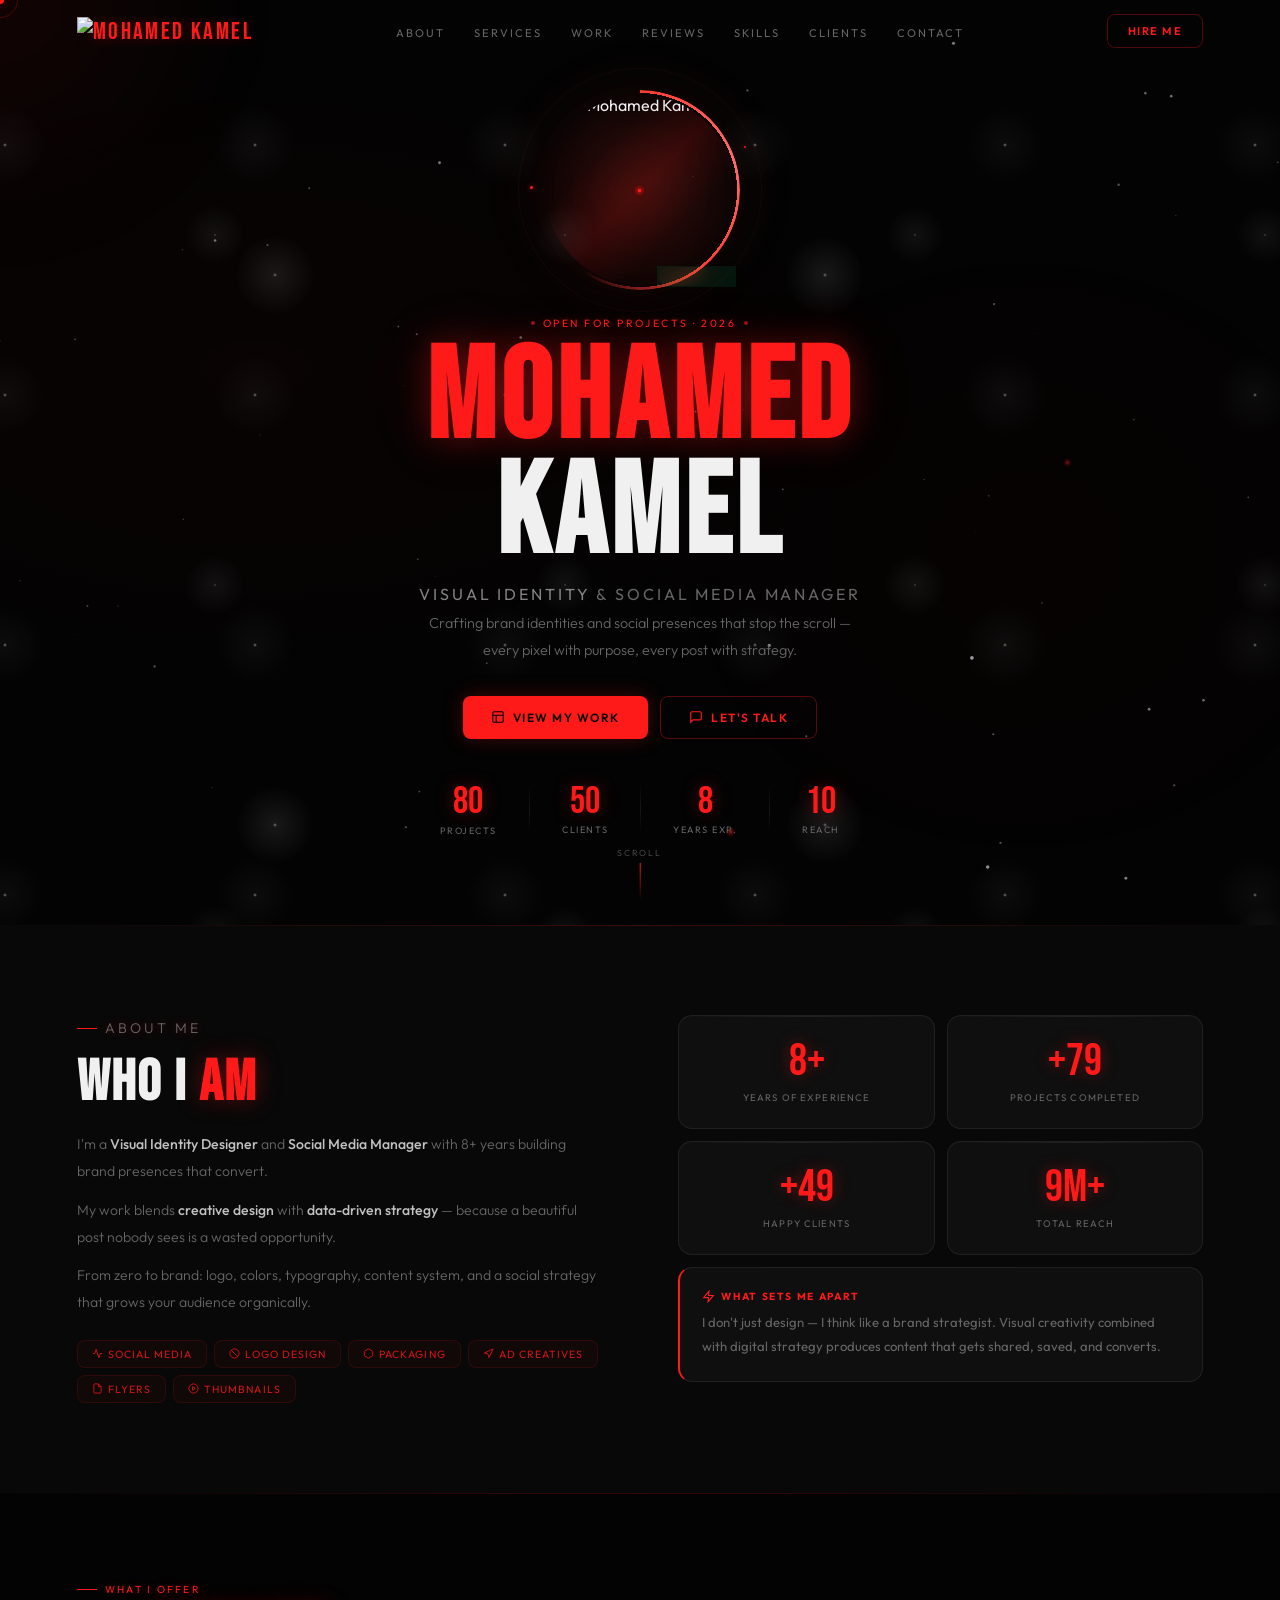
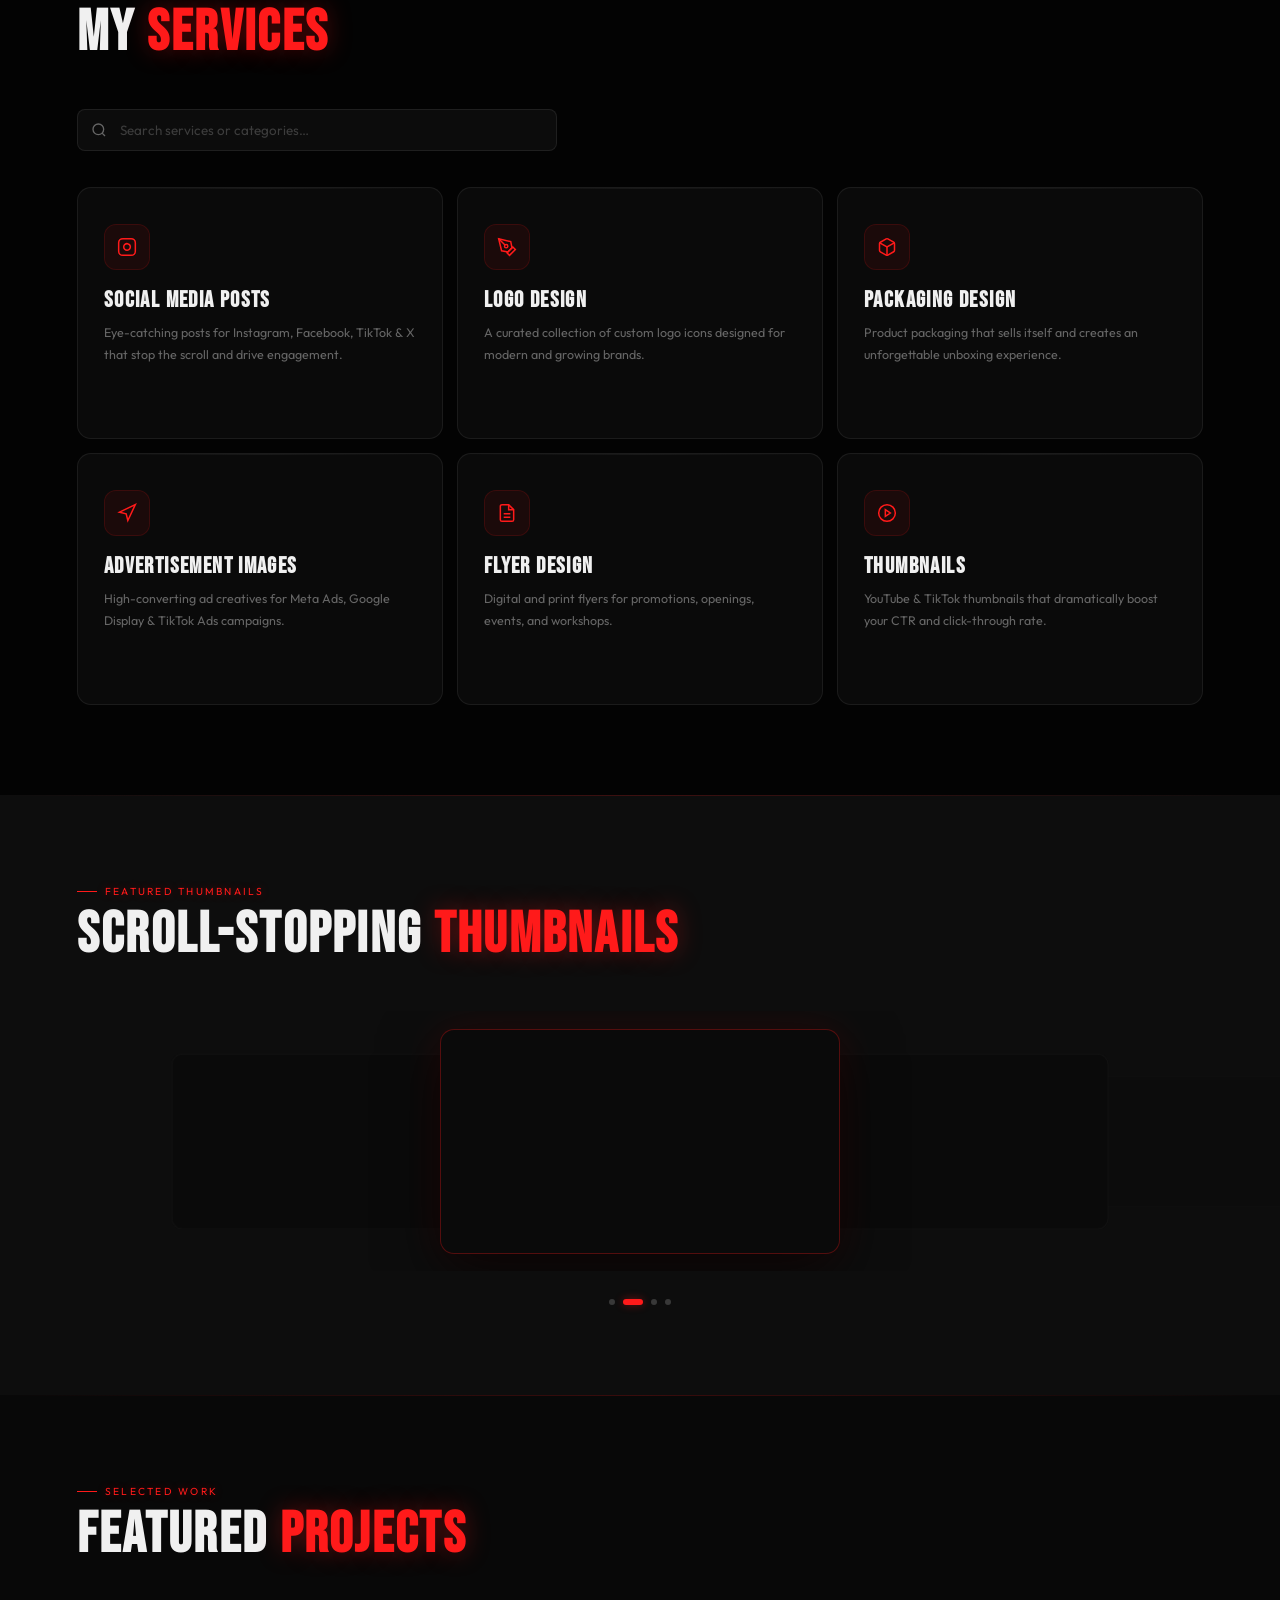
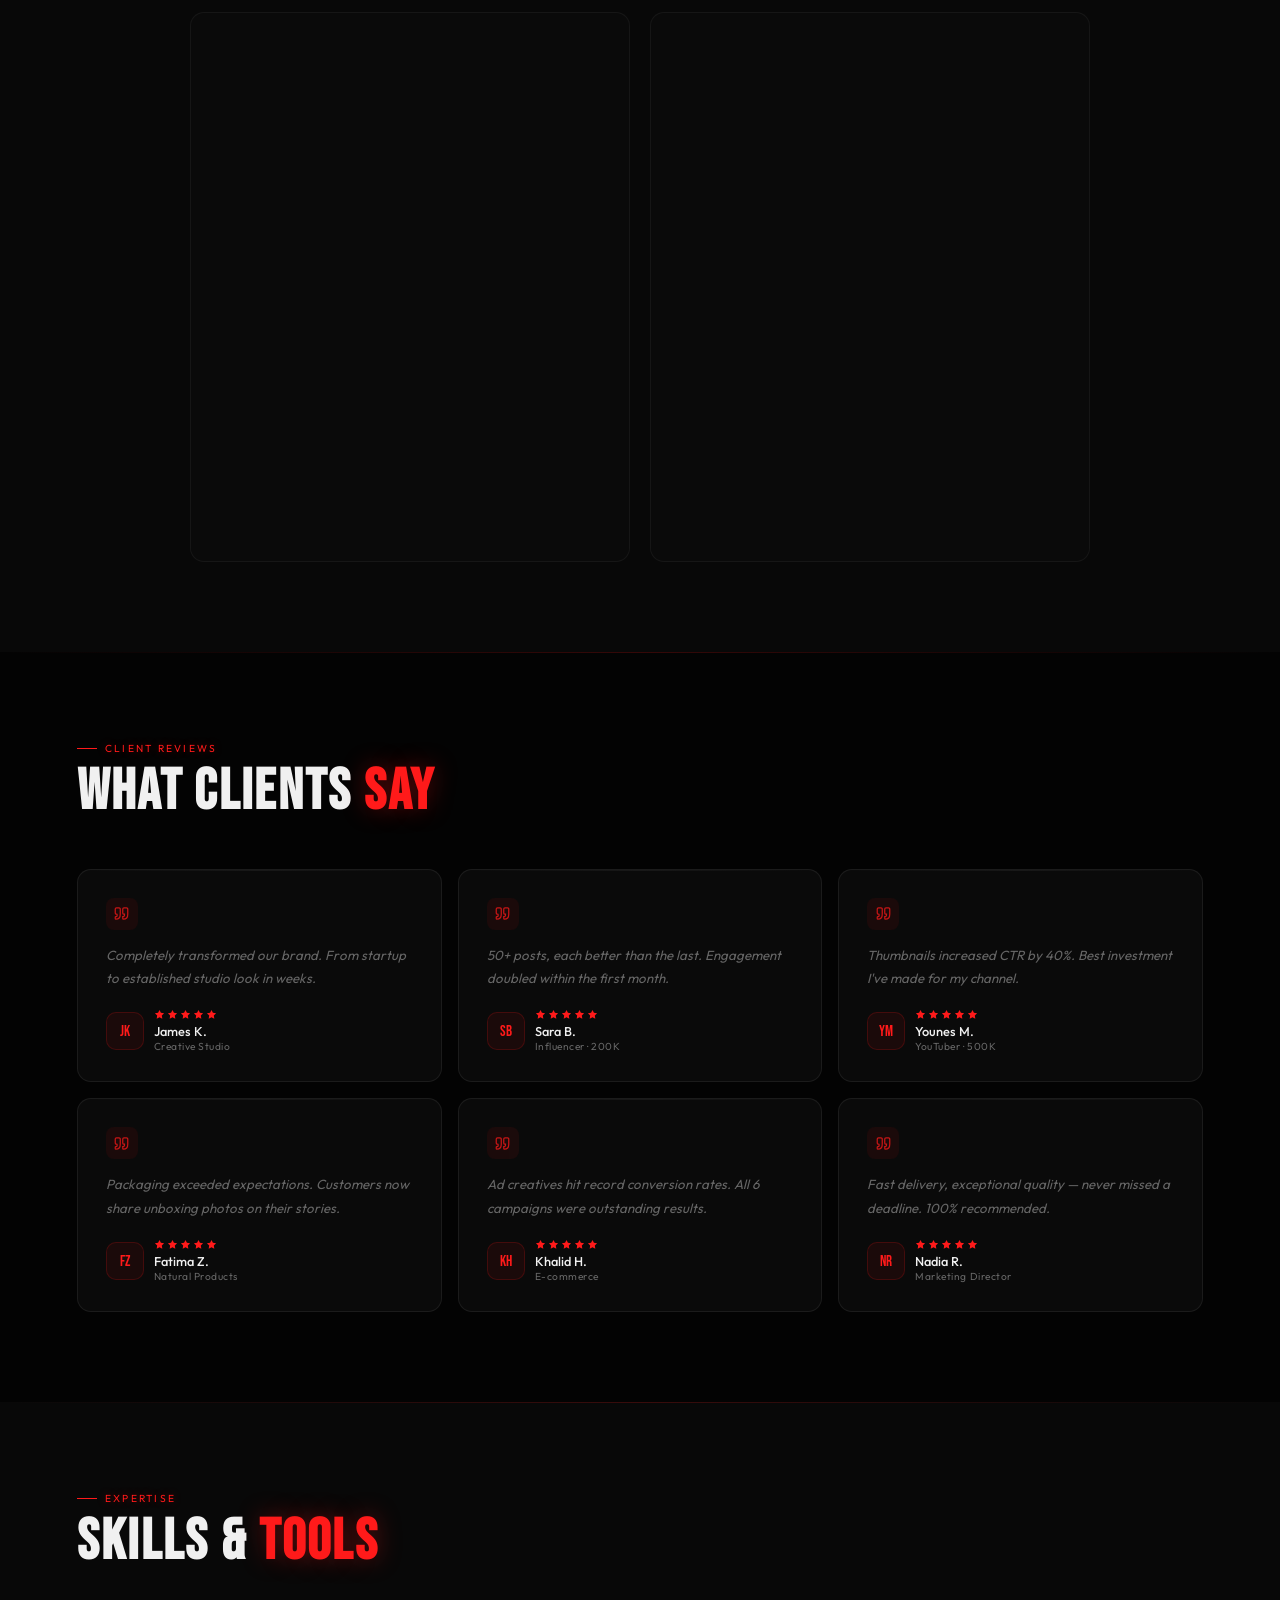
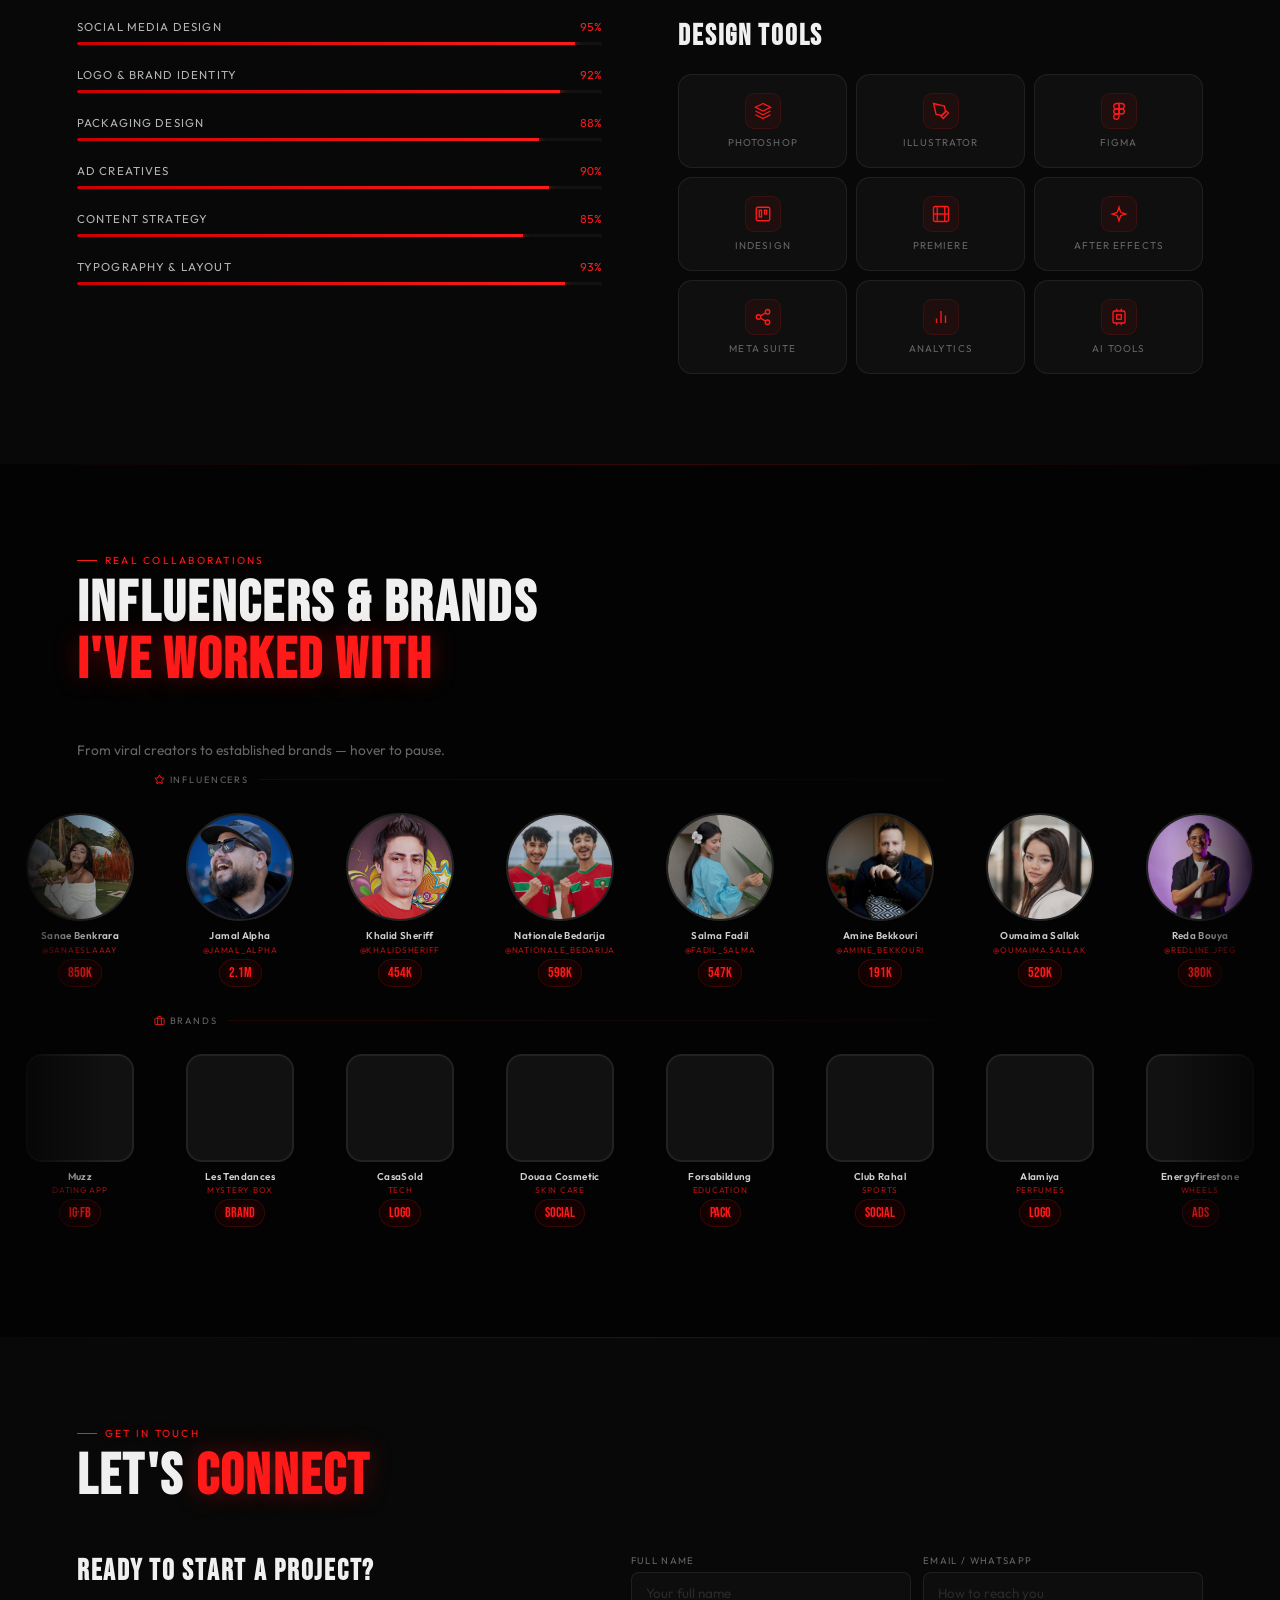
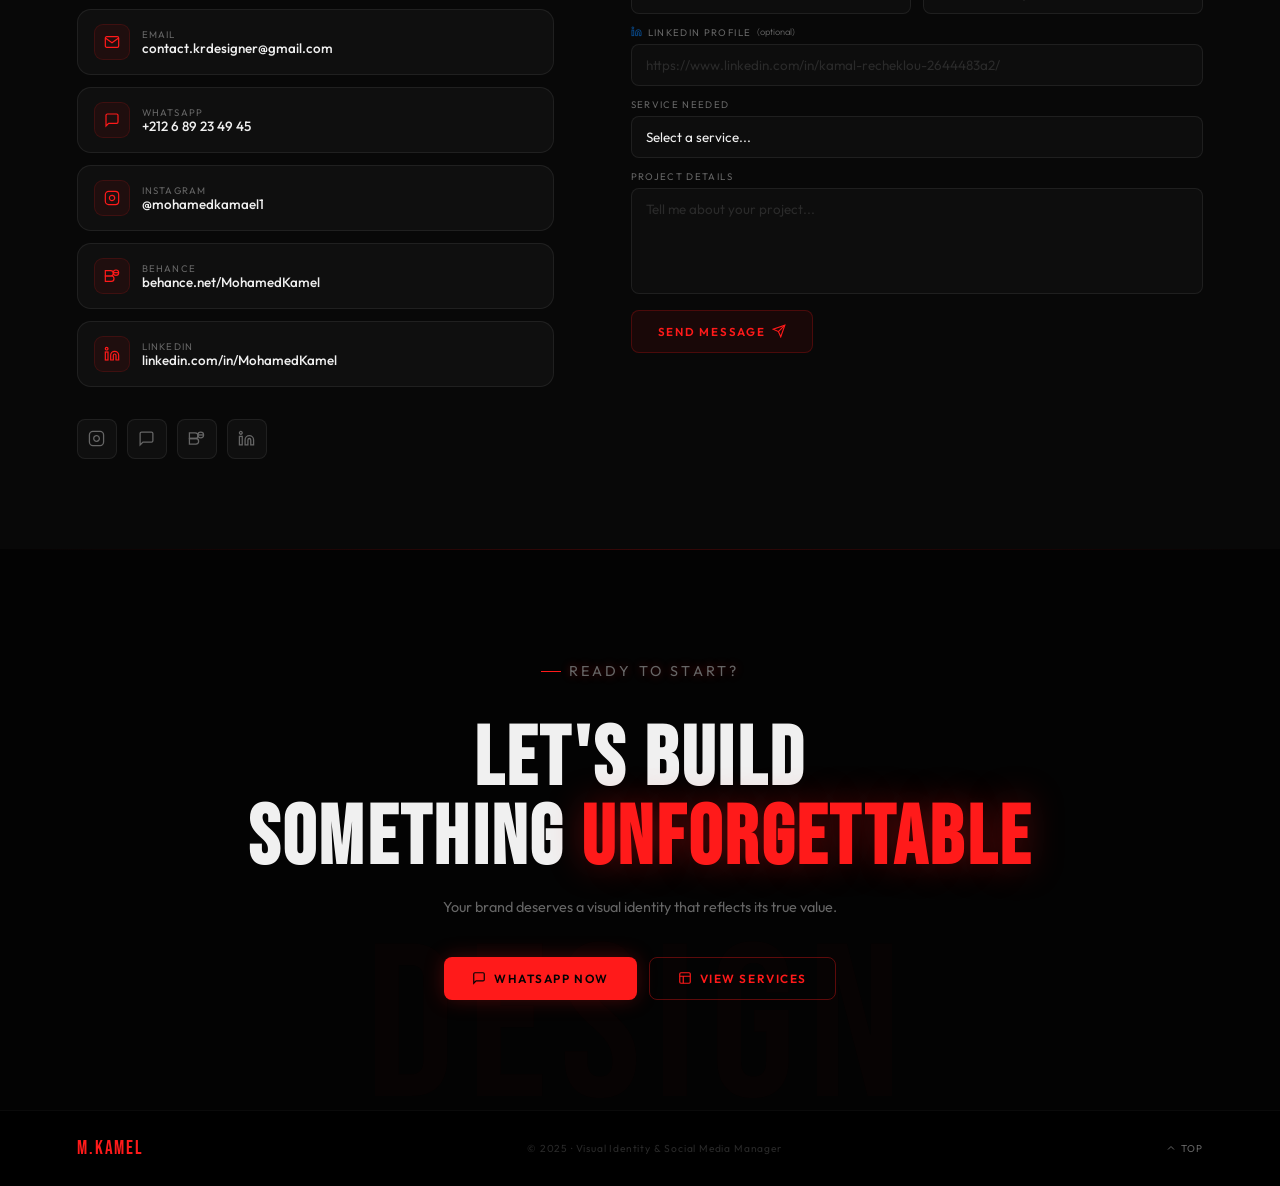
==== commit e0091ec3: "Update index.html" ====
--- a/index.html
+++ b/index.html
@@ -1098,7 +1098,7 @@
   /* ═══════════════════════════════════════
      COVERFLOW
   ═══════════════════════════════════════ */
-  var homeThumbnails=['images/thumbnail-home/thumb-01.png','images/thumbnail-home/thumb-02.png','images/thumbnail-home/thumb-03.png','images/thumbnail-home/thumb-04.png'];
+  var homeThumbnails=['images/thumbnail-home/thumb-01.webp','images/thumbnail-home/thumb-02.webp','images/thumbnail-home/thumb-03.webp','images/thumbnail-home/thumb-04.webp'];
   var cfCurrent=0,cfTotal=homeThumbnails.length,cfTrack=document.getElementById('cfTrack'),cfDots=document.getElementById('cfDots'),cfTimer=null,cfPaused=false;
   homeThumbnails.forEach(function(src,i){
     var slide=document.createElement('div');slide.className='cf-slide cf-hidden';
@@ -1307,4 +1307,4 @@
   new IntersectionObserver(function(en){en.forEach(function(e){if(e.isIntersecting){document.querySelectorAll('.ac-stat').forEach(function(el,i){setTimeout(function(){runCtr(el,2100);},i*200);});this.disconnect();}},this);},{threshold:.4}).observe(document.querySelector('.abr'));
   </script>
 </body>
-</html>+</html>
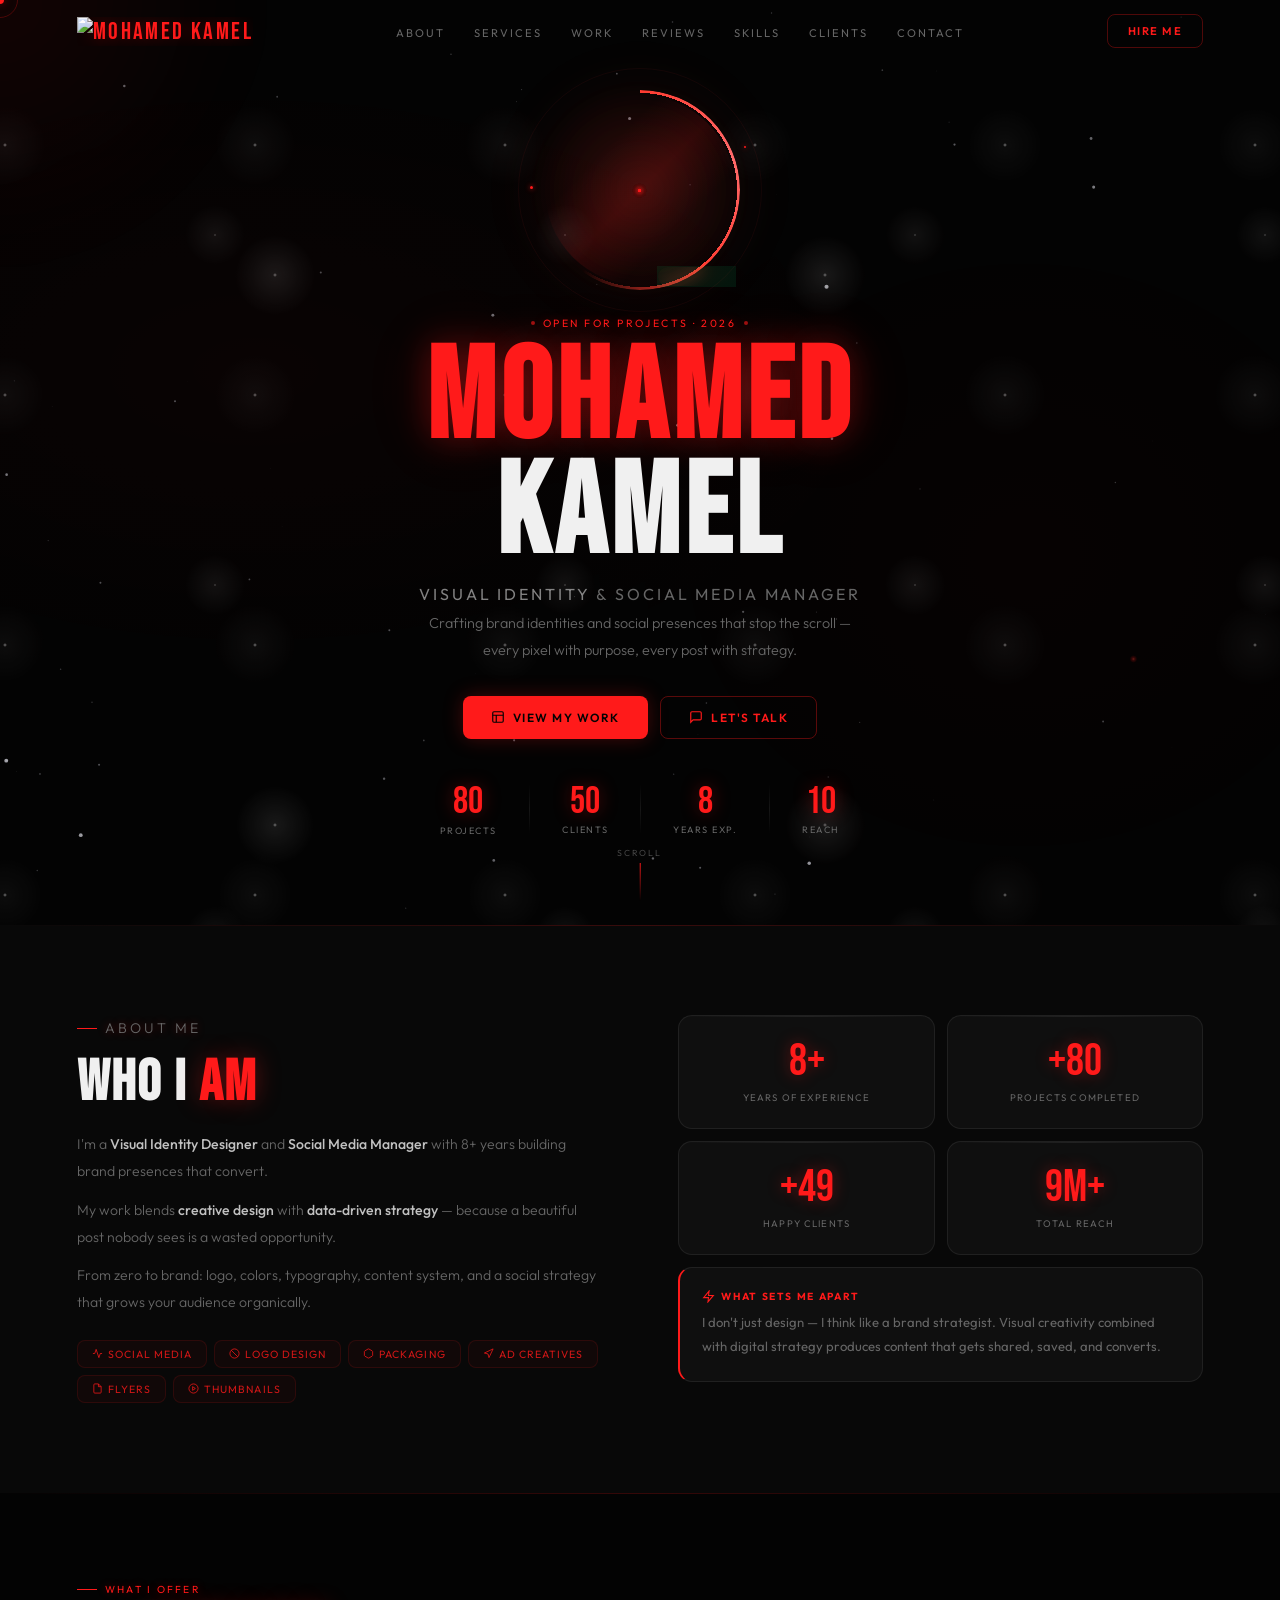
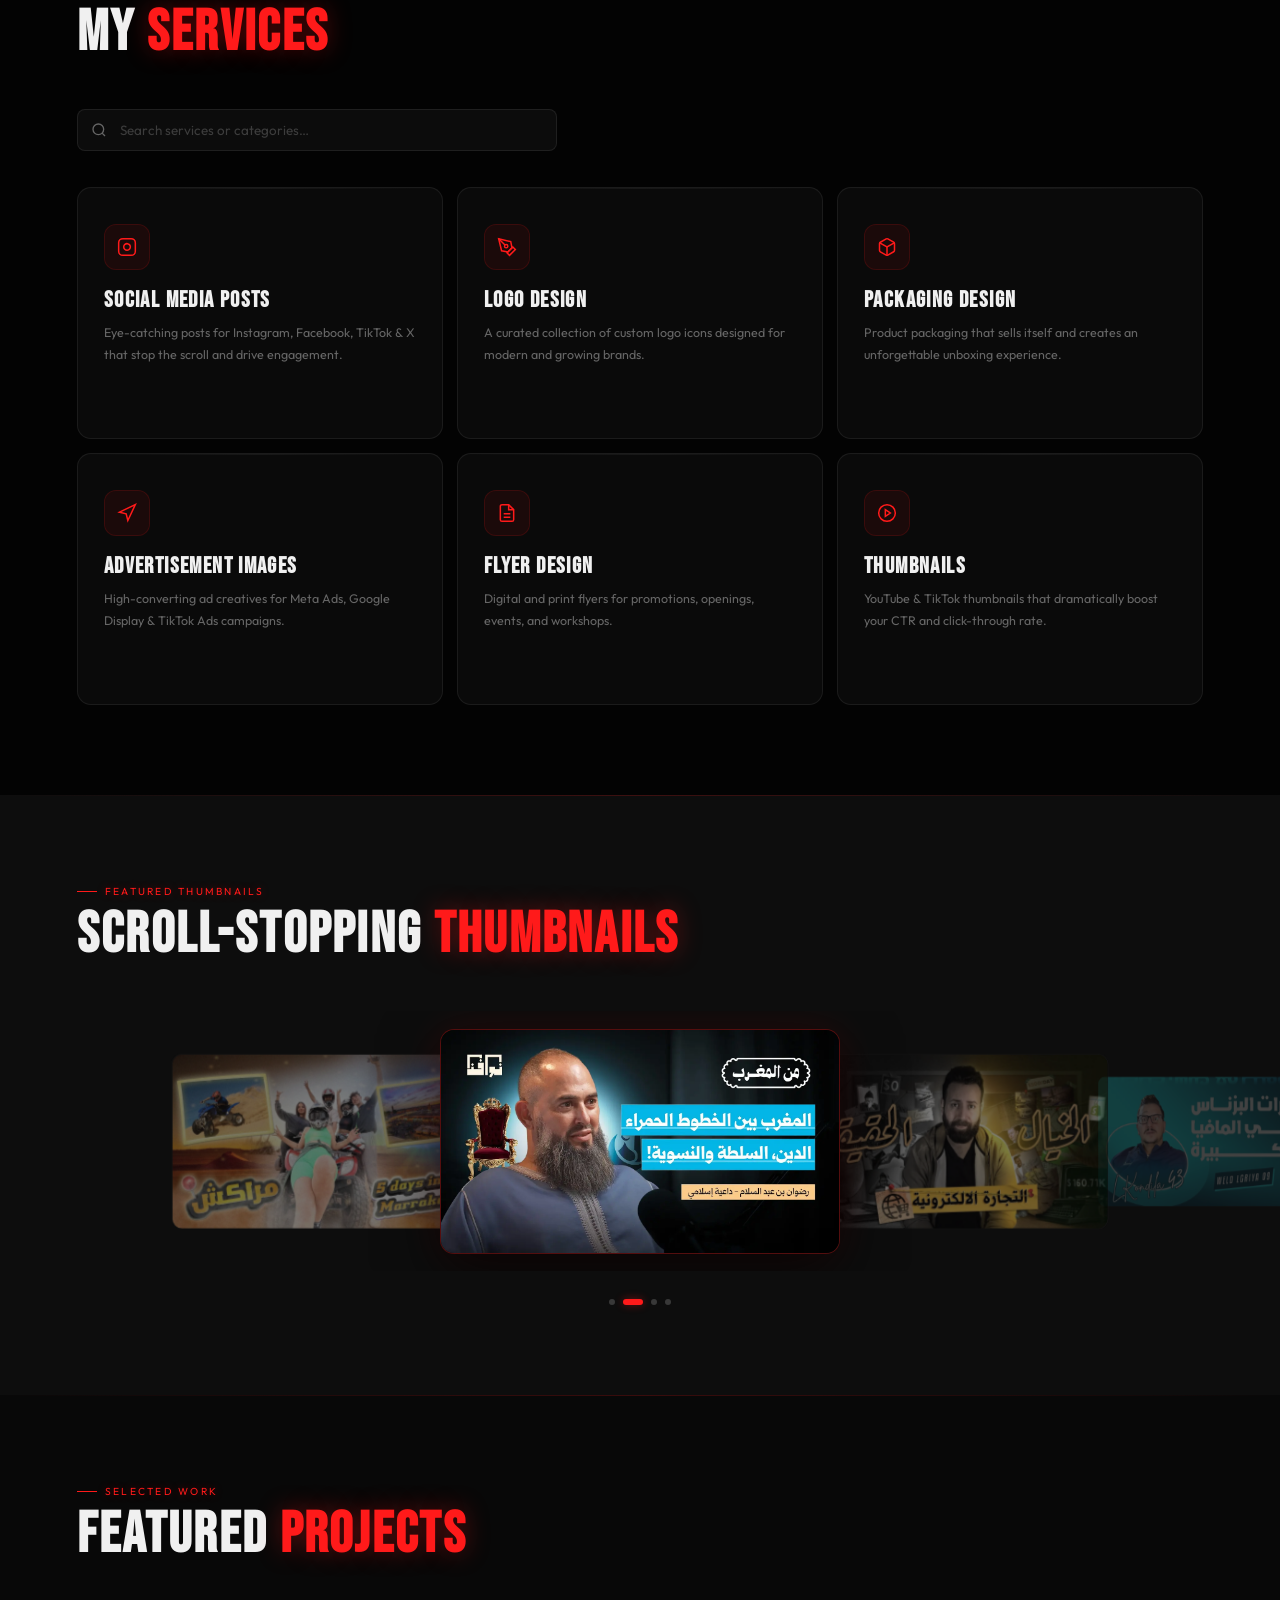
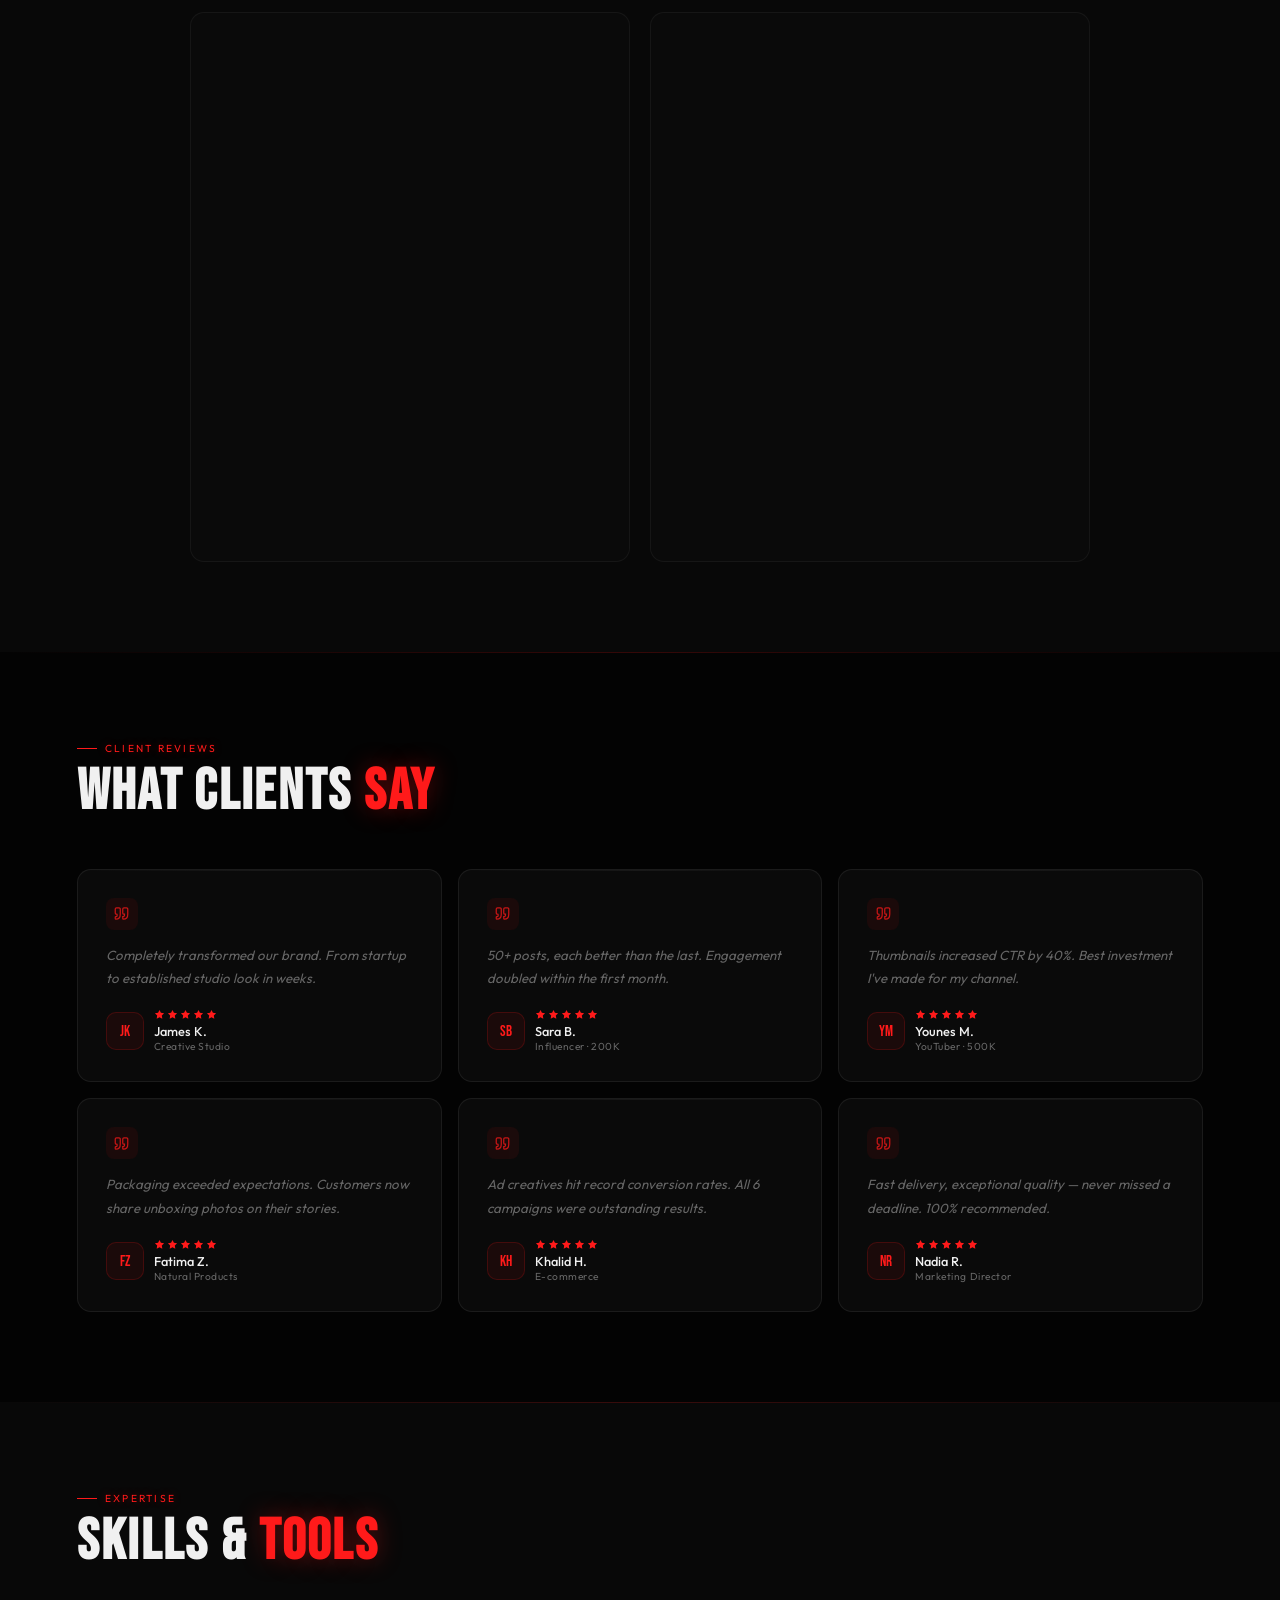
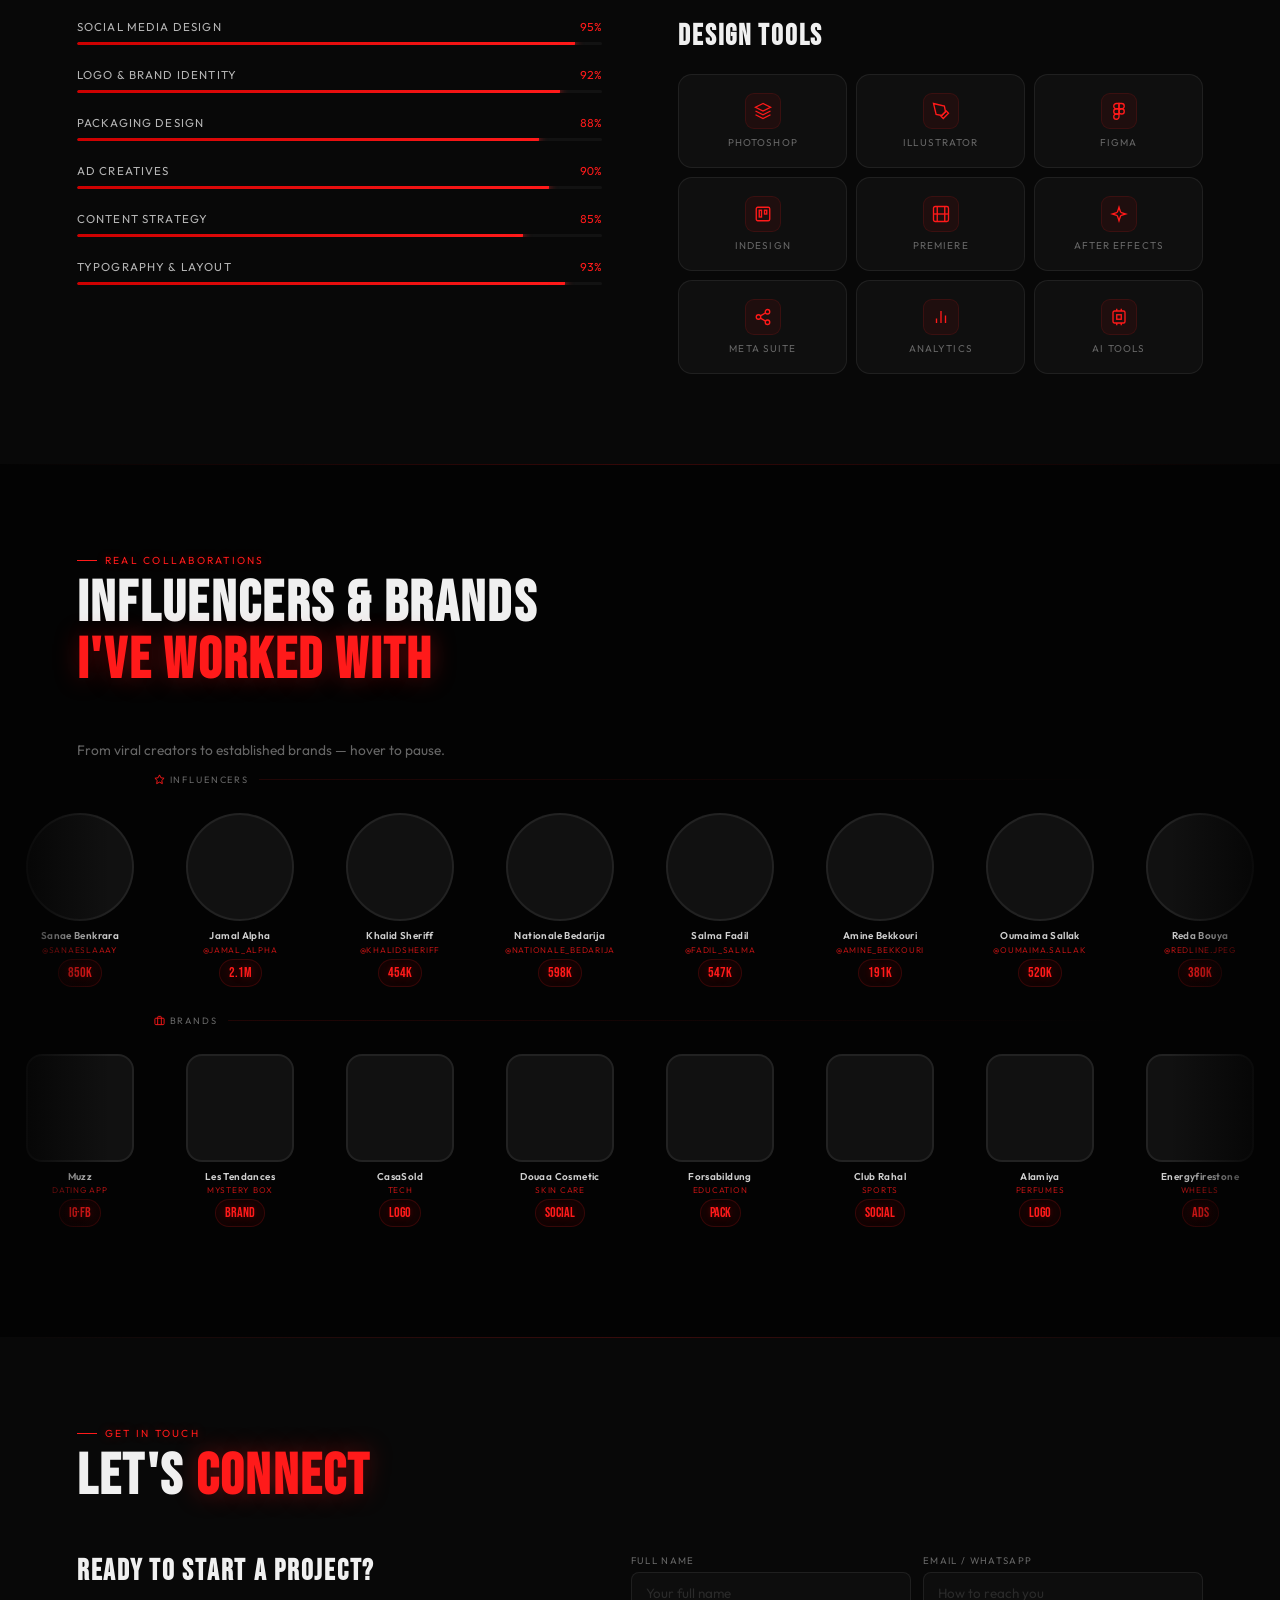
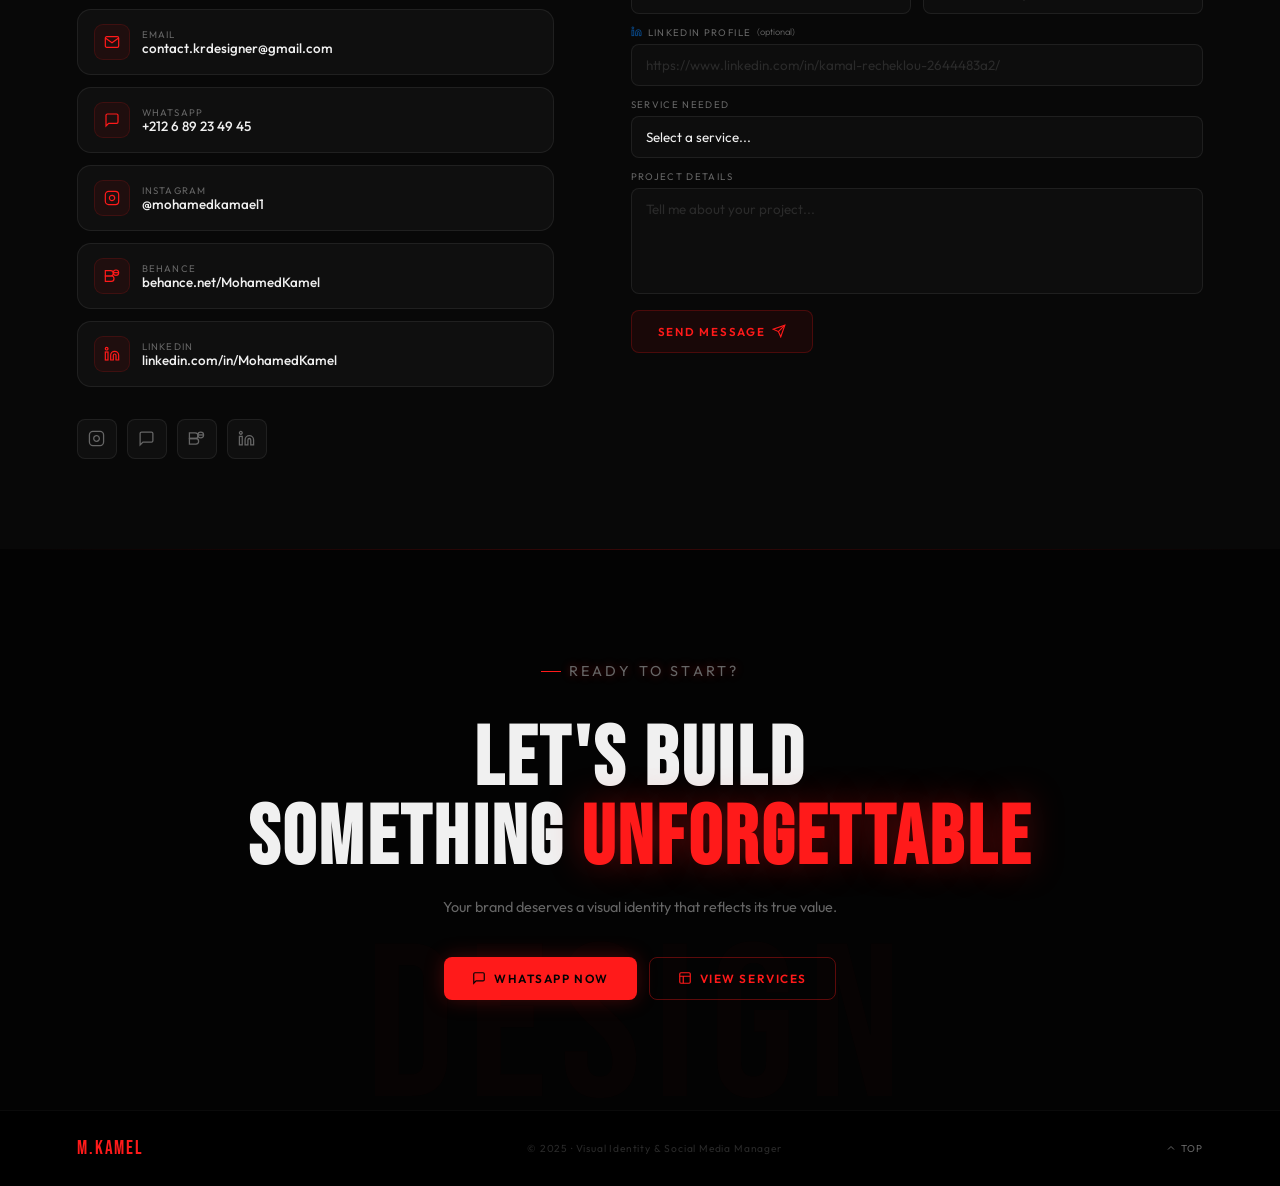
==== commit 25c610a3: "Add files via upload" ====
--- a/index.html
+++ b/index.html
@@ -507,7 +507,7 @@
 
   <nav id="nav" role="navigation" aria-label="Main navigation">
     <a class="nav-logo" href="#hero" aria-label="Mohamed Kamel — Home">
-      <img src="images/logo.png" alt="Mohamed Kamel" style="height:60px">
+      <img src="images/logo.webp" alt="Mohamed Kamel" style="height:60px">
     </a>
     <ul class="nav-links" role="list">
       <li><a href="#about">About</a></li>
@@ -539,7 +539,7 @@
         <div class="neon-particle"></div><div class="neon-particle"></div>
         <div class="neon-particle"></div><div class="neon-particle"></div>
         <div class="neon-img">
-          <img src="images/Untitled-3xxx.png" alt="Mohamed Kamel" loading="eager" fetchpriority="high">
+          <img src="images/Untitled-3xxx.webp" alt="Mohamed Kamel" loading="eager" fetchpriority="high">
         </div>
         <div class="neon-status">Available</div>
       </div>
@@ -933,56 +933,56 @@
     social: {
       title: 'Social Media Posts', desc: 'Scroll-stopping social content across top-performing industries.',
       categories: [
-        { name:'Agency',    iconKey:'agency',     images:['images/social-media-fashion/crea-02.png','images/social-media-fashion/crea-03.png','images/social-media-fashion/crea-04.png','images/social-media-fashion/crea-05.png','images/social-media-fashion/img-05.png','images/social-media-fashion/img-06.png'] },
-        { name:'Restaurant',iconKey:'restaurant', images:['images/social-media-restaurant/img-01.png','images/social-media-restaurant/img-02.png','images/social-media-restaurant/img-03.png','images/social-media-restaurant/img-04.png','images/social-media-restaurant/img-05.png','images/social-media-restaurant/img-06.png'] },
-        { name:'Beauty',    iconKey:'beauty',     images:['images/social-media-beauty/img-01.png','images/social-media-beauty/img-02.png','images/social-media-beauty/img-03.png','images/social-media-beauty/img-04.png','images/social-media-beauty/img-05.png','images/social-media-beauty/img-06.png'] },
-        { name:'Gadget',    iconKey:'gaming',     images:['images/social-media-gaming/img-01.png','images/social-media-gaming/img-02.png','images/social-media-gaming/img-03.png','images/social-media-gaming/img-04.png','images/social-media-gaming/img-05.png','images/social-media-gaming/img-06.png'] },
-        { name:'Perfumes',  iconKey:'perfume',    images:['images/social-media-perfumes/img-01.jpg','images/social-media-perfumes/img-02.jpg','images/social-media-perfumes/img-03.jpg','images/social-media-perfumes/img-04.jpg','images/social-media-perfumes/img-05.jpg','images/social-media-perfumes/img-06.jpg'] }
+        { name:'Agency',    iconKey:'agency',     images:['images/social-media-fashion/crea-02.webp','images/social-media-fashion/crea-03.webp','images/social-media-fashion/crea-04.webp','images/social-media-fashion/crea-05.webp','images/social-media-fashion/img-05.webp','images/social-media-fashion/img-06.webp'] },
+        { name:'Restaurant',iconKey:'restaurant', images:['images/social-media-restaurant/img-01.webp','images/social-media-restaurant/img-02.webp','images/social-media-restaurant/img-03.webp','images/social-media-restaurant/img-04.webp','images/social-media-restaurant/img-05.webp','images/social-media-restaurant/img-06.webp'] },
+        { name:'Beauty',    iconKey:'beauty',     images:['images/social-media-beauty/img-01.webp','images/social-media-beauty/img-02.webp','images/social-media-beauty/img-03.webp','images/social-media-beauty/img-04.webp','images/social-media-beauty/img-05.webp','images/social-media-beauty/img-06.webp'] },
+        { name:'Gadget',    iconKey:'gaming',     images:['images/social-media-gaming/img-01.webp','images/social-media-gaming/img-02.webp','images/social-media-gaming/img-03.webp','images/social-media-gaming/img-04.webp','images/social-media-gaming/img-05.webp','images/social-media-gaming/img-06.webp'] },
+        { name:'Perfumes',  iconKey:'perfume',    images:['images/social-media-perfumes/img-01.webp','images/social-media-perfumes/img-02.webp','images/social-media-perfumes/img-03.webp','images/social-media-perfumes/img-04.webp','images/social-media-perfumes/img-05.webp','images/social-media-perfumes/img-06.webp'] }
       ]
     },
     logo: {
       title: 'Logo Design', desc: 'Brand identities built to last.',
       categories: [
-        { name:'Cafe & Restaurant',iconKey:'cafe',    images:['images/Logos/cafe-restaurant/img-01.jpg','images/Logos/cafe-restaurant/img-02.jpg','images/Logos/cafe-restaurant/img-03.jpg','images/Logos/cafe-restaurant/img-04.jpg','images/Logos/cafe-restaurant/img-05.jpg','images/Logos/cafe-restaurant/img-06.jpg'] },
-        { name:'Tech & Startup',   iconKey:'tech',    images:['images/logo-tech-startup/img-01.jpg','images/logo-tech-startup/img-02.jpg','images/logo-tech-startup/img-03.jpg','images/logo-tech-startup/img-04.jpg','images/logo-tech-startup/img-05.jpg','images/logo-tech-startup/img-06.jpg'] },
-        { name:'Fashion',          iconKey:'fashion', images:['images/logo-fashion/img-01.jpg','images/logo-fashion/img-02.png','images/logo-fashion/img-03.jpg','images/logo-fashion/img-04.jpg','images/logo-fashion/img-05.jpg','images/logo-fashion/img-06.jpg'] },
-        { name:'Beauty',           iconKey:'beauty',  images:['images/logo-beauty/img-01.png','images/logo-beauty/img-02.png','images/logo-beauty/img-03.png','images/logo-beauty/img-04.png','images/logo-beauty/img-05.png','images/logo-beauty/img-06.png'] }
+        { name:'Cafe & Restaurant',iconKey:'cafe',    images:['images/Logos/cafe-restaurant/img-01.webp','images/Logos/cafe-restaurant/img-02.webp','images/Logos/cafe-restaurant/img-03.webp','images/Logos/cafe-restaurant/img-04.webp','images/Logos/cafe-restaurant/img-05.webp','images/Logos/cafe-restaurant/img-06.webp'] },
+        { name:'Tech & Startup',   iconKey:'tech',    images:['images/logo-tech-startup/img-01.webp','images/logo-tech-startup/img-02.webp','images/logo-tech-startup/img-03.webp','images/logo-tech-startup/img-04.webp','images/logo-tech-startup/img-05.webp','images/logo-tech-startup/img-06.webp'] },
+        { name:'Fashion',          iconKey:'fashion', images:['images/logo-fashion/img-01.webp','images/logo-fashion/img-02.webp','images/logo-fashion/img-03.webp','images/logo-fashion/img-04.webp','images/logo-fashion/img-05.webp','images/logo-fashion/img-06.webp'] },
+        { name:'Beauty',           iconKey:'beauty',  images:['images/logo-beauty/img-01.webp','images/logo-beauty/img-02.webp','images/logo-beauty/img-03.webp','images/logo-beauty/img-04.webp','images/logo-beauty/img-05.webp','images/logo-beauty/img-06.webp'] }
       ]
     },
     pack: {
       title: 'Packaging Design', desc: 'Packaging that sells itself.',
       categories: [
-        { name:'Skincare',    iconKey:'skincare',    images:['images/pack-skincare/img-01.png','images/pack-skincare/img-02.png','images/pack-skincare/img-03.png','images/pack-skincare/img-04.png','images/pack-skincare/img-05.png','images/pack-skincare/img-06.png'] },
-        { name:'Coffee',      iconKey:'coffee',      images:['images/pack-coffee/img-01.jpg','images/pack-coffee/img-02.png','images/pack-coffee/img-03.jpg','images/pack-coffee/img-04.jpg','images/pack-coffee/img-05.jpg','images/pack-coffee/img-06.jpg'] },
-        { name:'Supplements', iconKey:'supplements', images:['images/pack-supplements/img-01.jpg','images/pack-supplements/img-02.jpg','images/pack-supplements/img-03.jpg','images/pack-supplements/img-04.jpg','images/pack-supplements/img-05.jpg','images/pack-supplements/img-06.jpg'] },
-        { name:'Pop Corn',   iconKey:'chocolate',   images:['images/pack-chocolate/img-01.jpg','images/pack-chocolate/img-02.jpg','images/pack-chocolate/img-03.jpg','images/pack-chocolate/img-04.jpg','images/pack-chocolate/img-05.jpg','images/pack-chocolate/img-06.jpg'] }
+        { name:'Skincare',    iconKey:'skincare',    images:['images/pack-skincare/img-01.webp','images/pack-skincare/img-02.webp','images/pack-skincare/img-03.webp','images/pack-skincare/img-04.webp','images/pack-skincare/img-05.webp','images/pack-skincare/img-06.webp'] },
+        { name:'Coffee',      iconKey:'coffee',      images:['images/pack-coffee/img-01.webp','images/pack-coffee/img-02.webp','images/pack-coffee/img-03.webp','images/pack-coffee/img-04.webp','images/pack-coffee/img-05.webp','images/pack-coffee/img-06.webp'] },
+        { name:'Supplements', iconKey:'supplements', images:['images/pack-supplements/img-01.webp','images/pack-supplements/img-02.webp','images/pack-supplements/img-03.webp','images/pack-supplements/img-04.webp','images/pack-supplements/img-05.webp','images/pack-supplements/img-06.webp'] },
+        { name:'Pop Corn',   iconKey:'chocolate',   images:['images/pack-chocolate/img-01.webp','images/pack-chocolate/img-02.webp','images/pack-chocolate/img-03.webp','images/pack-chocolate/img-04.webp','images/pack-chocolate/img-05.webp','images/pack-chocolate/img-06.webp'] }
       ]
     },
     ads: {
       title: 'Ad Creatives', desc: 'High-converting ad visuals.',
       categories: [
-        { name:'E-commerce', iconKey:'ecommerce',  images:['images/ads-ecommerce/img-01.png','images/ads-ecommerce/img-02.png','images/ads-ecommerce/img-03.png','images/ads-ecommerce/img-04.png','images/ads-ecommerce/img-05.png','images/ads-ecommerce/img-06.png'] },
-        { name:'Beauty',     iconKey:'beauty',     images:['images/ads-beauty/img-01.png','images/ads-beauty/img-02.png','images/ads-beauty/img-03.png','images/ads-beauty/img-04.png','images/ads-beauty/img-05.png','images/ads-beauty/img-06.png'] },
-        { name:'Real Estate',iconKey:'realestate', images:['images/ads-real-estate/img-01.jpg','images/ads-real-estate/img-02.jpg','images/ads-real-estate/img-03.jpg','images/ads-real-estate/img-04.jpg','images/ads-real-estate/img-05.jpg','images/ads-real-estate/img-06.jpg'] },
-        { name:'Automotive', iconKey:'automotive', images:['images/ads-automotive/img-01.png','images/ads-automotive/img-02.png','images/ads-automotive/img-03.png','images/ads-automotive/img-04.png','images/ads-automotive/img-05.png','images/ads-automotive/img-06.png'] }
+        { name:'E-commerce', iconKey:'ecommerce',  images:['images/ads-ecommerce/img-01.webp','images/ads-ecommerce/img-02.webp','images/ads-ecommerce/img-03.webp','images/ads-ecommerce/img-04.webp','images/ads-ecommerce/img-05.webp','images/ads-ecommerce/img-06.webp'] },
+        { name:'Beauty',     iconKey:'beauty',     images:['images/ads-beauty/img-01.webp','images/ads-beauty/img-02.webp','images/ads-beauty/img-03.webp','images/ads-beauty/img-04.webp','images/ads-beauty/img-05.webp','images/ads-beauty/img-06.webp'] },
+        { name:'Real Estate',iconKey:'realestate', images:['images/ads-real-estate/img-01.webp','images/ads-real-estate/img-02.webp','images/ads-real-estate/img-03.webp','images/ads-real-estate/img-04.webp','images/ads-real-estate/img-05.webp','images/ads-real-estate/img-06.webp'] },
+        { name:'Automotive', iconKey:'automotive', images:['images/ads-automotive/img-01.webp','images/ads-automotive/img-02.webp','images/ads-automotive/img-03.webp','images/ads-automotive/img-04.webp','images/ads-automotive/img-05.webp','images/ads-automotive/img-06.webp'] }
       ]
     },
     flyer: {
       title: 'Flyer Design', desc: 'Digital and print flyers.',
       categories: [
-        { name:'Event',        iconKey:'event',      images:['images/flyer-event/img-01.jpg','images/flyer-event/img-02.jpg','images/flyer-event/img-03.jpg','images/flyer-event/img-04.jpg','images/flyer-event/img-05.jpg','images/flyer-event/img-06.jpg'] },
-        { name:'Education',    iconKey:'education',  images:['images/flyer-education/img-01.jpg','images/flyer-education/img-02.jpg','images/flyer-education/img-03.jpg','images/flyer-education/img-04.jpg','images/flyer-education/img-05.jpg','images/flyer-education/img-06.jpg'] },
-        { name:'Grand Opening',iconKey:'opening',    images:['images/flyer-grand-opening/img-01.jpg','images/flyer-grand-opening/img-02.jpg','images/flyer-grand-opening/img-03.jpg','images/flyer-grand-opening/img-04.jpg','images/flyer-grand-opening/img-05.jpg','images/flyer-grand-opening/img-06.jpg'] },
-        { name:'Restaurant',   iconKey:'restaurant', images:['images/flyer-restaurant/img-01.jpg','images/flyer-restaurant/img-02.jpg','images/flyer-restaurant/img-03.jpg','images/flyer-restaurant/img-04.jpg','images/flyer-restaurant/img-05.jpg','images/flyer-restaurant/img-06.jpg'] }
+        { name:'Event',        iconKey:'event',      images:['images/flyer-event/img-01.webp','images/flyer-event/img-02.webp','images/flyer-event/img-03.webp','images/flyer-event/img-04.webp','images/flyer-event/img-05.webp','images/flyer-event/img-06.webp'] },
+        { name:'Education',    iconKey:'education',  images:['images/flyer-education/img-01.webp','images/flyer-education/img-02.webp','images/flyer-education/img-03.webp','images/flyer-education/img-04.webp','images/flyer-education/img-05.webp','images/flyer-education/img-06.webp'] },
+        { name:'Grand Opening',iconKey:'opening',    images:['images/flyer-grand-opening/img-01.webp','images/flyer-grand-opening/img-02.webp','images/flyer-grand-opening/img-03.webp','images/flyer-grand-opening/img-04.webp','images/flyer-grand-opening/img-05.webp','images/flyer-grand-opening/img-06.webp'] },
+        { name:'Restaurant',   iconKey:'restaurant', images:['images/flyer-restaurant/img-01.webp','images/flyer-restaurant/img-02.webp','images/flyer-restaurant/img-03.webp','images/flyer-restaurant/img-04.webp','images/flyer-restaurant/img-05.webp','images/flyer-restaurant/img-06.webp'] }
       ]
     },
     thumb: {
       title: 'Thumbnails', desc: 'CTR-optimized thumbnails.',
       categories: [
-        { name:'Gaming',  iconKey:'gaming',  images:['images/thumb-gaming/img-01.png','images/thumb-gaming/img-02.png','images/thumb-gaming/img-03.png','images/thumb-gaming/img-04.png'] },
-        { name:'Podcast', iconKey:'podcast', images:['images/thumb-podcast/img-01.png','images/thumb-podcast/img-02.png','images/thumb-podcast/img-03.png','images/thumb-podcast/img-04.png','images/thumb-podcast/img-05.png','images/thumb-podcast/img-06.png'] },
-        { name:'Finance', iconKey:'finance', images:['images/thumb-finance/img-01.jpg','images/thumb-finance/img-02.jpg','images/thumb-finance/img-03.jpg','images/thumb-finance/img-04.jpg'] },
-        { name:'Fitness', iconKey:'fitness', images:['images/thumb-fitness/img-01.jpg','images/thumb-fitness/img-02.jpg','images/thumb-fitness/img-03.jpg','images/thumb-fitness/img-04.jpg','images/thumb-fitness/img-05.jpg','images/thumb-fitness/img-06.jpg'] }
+        { name:'Gaming',  iconKey:'gaming',  images:['images/thumb-gaming/img-01.webp','images/thumb-gaming/img-02.webp','images/thumb-gaming/img-03.webp','images/thumb-gaming/img-04.webp'] },
+        { name:'Podcast', iconKey:'podcast', images:['images/thumb-podcast/img-01.webp','images/thumb-podcast/img-02.webp','images/thumb-podcast/img-03.webp','images/thumb-podcast/img-04.webp','images/thumb-podcast/img-05.webp','images/thumb-podcast/img-06.webp'] },
+        { name:'Finance', iconKey:'finance', images:['images/thumb-finance/img-01.webp','images/thumb-finance/img-02.webp','images/thumb-finance/img-03.webp','images/thumb-finance/img-04.webp'] },
+        { name:'Fitness', iconKey:'fitness', images:['images/thumb-fitness/img-01.webp','images/thumb-fitness/img-02.webp','images/thumb-fitness/img-03.webp','images/thumb-fitness/img-04.webp','images/thumb-fitness/img-05.webp','images/thumb-fitness/img-06.webp'] }
       ]
     }
   };
@@ -1120,8 +1120,8 @@
      FEATURED PROJECTS
   ═══════════════════════════════════════ */
   var featuredProjects=[
-    {img:'images/featured-images/crea-01.jpg',tag:'Reel Thumbnail',name:'Amin Aouni',desc:'Instagram & TikTok content'},
-    {img:'images/featured-images/crea-02.jpg',tag:'Reel Thumbnail',name:'Deutsch Planet',desc:'Instagram & TikTok content'}
+    {img:'images/featured-images/crea-01.webp',tag:'Reel Thumbnail',name:'Amin Aouni',desc:'Instagram & TikTok content'},
+    {img:'images/featured-images/crea-02.webp',tag:'Reel Thumbnail',name:'Deutsch Planet',desc:'Instagram & TikTok content'}
   ];
   var duoEl=document.getElementById('featuredDuo');
   featuredProjects.forEach(function(p){
@@ -1256,28 +1256,28 @@
      CLIENTS
   ═══════════════════════════════════════ */
   var influencers=[
-    {img:'images/influencers/image-01.jpg',name:'Sanae Benkrara',handle:'@sanaeslaaay',badge:'850K'},
-    {img:'images/influencers/image-02.jpg',name:'Jamal Alpha',handle:'@jamal_alpha',badge:'2.1M'},
-    {img:'images/influencers/image-03.jpg',name:'Khalid Sheriff',handle:'@khalidsheriff',badge:'454K'},
-    {img:'images/influencers/image-04.jpg',name:'Nationale Bedarija',handle:'@Nationale_bedarija',badge:'598K'},
-    {img:'images/influencers/image-05.jpg',name:'Salma Fadil',handle:'@fadil_salma',badge:'547K'},
-    {img:'images/influencers/image-06.jpg',name:'Amine Bekkouri',handle:'@amine_bekkouri',badge:'191K'},
-    {img:'images/influencers/image-07.jpg',name:'Oumaima Sallak',handle:'@oumaima.sallak',badge:'520K'},
-    {img:'images/influencers/image-08.jpg',name:'Reda Bouya',handle:'@redline.jpeg',badge:'380K'},
-    {img:'images/influencers/image-09.jpg',name:'Taha Rachidy',handle:'@taha_rachidy',badge:'421K'},
-    {img:'images/influencers/image-10.jpg',name:'Podypai Soussi',handle:'@podypai.soussi',badge:'27.6K'}
+    {img:'images/influencers/image-01.webp',name:'Sanae Benkrara',handle:'@sanaeslaaay',badge:'850K'},
+    {img:'images/influencers/image-02.webp',name:'Jamal Alpha',handle:'@jamal_alpha',badge:'2.1M'},
+    {img:'images/influencers/image-03.webp',name:'Khalid Sheriff',handle:'@khalidsheriff',badge:'454K'},
+    {img:'images/influencers/image-04.webp',name:'Nationale Bedarija',handle:'@Nationale_bedarija',badge:'598K'},
+    {img:'images/influencers/image-05.webp',name:'Salma Fadil',handle:'@fadil_salma',badge:'547K'},
+    {img:'images/influencers/image-06.webp',name:'Amine Bekkouri',handle:'@amine_bekkouri',badge:'191K'},
+    {img:'images/influencers/image-07.webp',name:'Oumaima Sallak',handle:'@oumaima.sallak',badge:'520K'},
+    {img:'images/influencers/image-08.webp',name:'Reda Bouya',handle:'@redline.jpeg',badge:'380K'},
+    {img:'images/influencers/image-09.webp',name:'Taha Rachidy',handle:'@taha_rachidy',badge:'421K'},
+    {img:'images/influencers/image-10.webp',name:'Podypai Soussi',handle:'@podypai.soussi',badge:'27.6K'}
   ];
   var brands=[
-    {img:'images/brands/image-01.jpg',name:'Muzz',handle:'Dating App',badge:'IG·FB',isBrand:true},
-    {img:'images/brands/image-02.jpg',name:'Les Tendances',handle:'Mystery Box',badge:'Brand',isBrand:true},
-    {img:'images/brands/image-03.jpg',name:'CasaSold',handle:'Tech',badge:'Logo',isBrand:true},
-    {img:'images/brands/image-04.jpg',name:'Douaa Cosmetic',handle:'Skin Care',badge:'Social',isBrand:true},
-    {img:'images/brands/image-05.jpg',name:'Forsabildung',handle:'Education',badge:'Pack',isBrand:true},
-    {img:'images/brands/image-06.jpg',name:'Club Rahal',handle:'Sports',badge:'Social',isBrand:true},
-    {img:'images/brands/image-07.jpg',name:'Alamiya',handle:'Perfumes',badge:'Logo',isBrand:true},
-    {img:'images/brands/image-08.jpg',name:'Energyfirestone',handle:'Wheels',badge:'Ads',isBrand:true},
-    {img:'images/brands/image-09.jpg',name:'techspace.ma',handle:'Gadget',badge:'Ads',isBrand:true},
-    {img:'images/brands/image-10.jpg',name:'Min7a',handle:'Education',badge:'Pack',isBrand:true}
+    {img:'images/brands/image-01.webp',name:'Muzz',handle:'Dating App',badge:'IG·FB',isBrand:true},
+    {img:'images/brands/image-02.webp',name:'Les Tendances',handle:'Mystery Box',badge:'Brand',isBrand:true},
+    {img:'images/brands/image-03.webp',name:'CasaSold',handle:'Tech',badge:'Logo',isBrand:true},
+    {img:'images/brands/image-04.webp',name:'Douaa Cosmetic',handle:'Skin Care',badge:'Social',isBrand:true},
+    {img:'images/brands/image-05.webp',name:'Forsabildung',handle:'Education',badge:'Pack',isBrand:true},
+    {img:'images/brands/image-06.webp',name:'Club Rahal',handle:'Sports',badge:'Social',isBrand:true},
+    {img:'images/brands/image-07.webp',name:'Alamiya',handle:'Perfumes',badge:'Logo',isBrand:true},
+    {img:'images/brands/image-08.webp',name:'Energyfirestone',handle:'Wheels',badge:'Ads',isBrand:true},
+    {img:'images/brands/image-09.webp',name:'techspace.ma',handle:'Gadget',badge:'Ads',isBrand:true},
+    {img:'images/brands/image-10.webp',name:'Min7a',handle:'Education',badge:'Pack',isBrand:true}
   ];
   function mkCard(d){
     return '<div class="av-circle'+(d.isBrand?' brand-card':'')+'"><div class="av-photo"><img src="'+d.img+'" alt="'+d.name+'" loading="lazy"></div><div class="av-name">'+d.name+'</div><div class="av-sub">'+d.handle+'</div><div class="av-badge">'+d.badge+'</div></div>';
@@ -1307,4 +1307,4 @@
   new IntersectionObserver(function(en){en.forEach(function(e){if(e.isIntersecting){document.querySelectorAll('.ac-stat').forEach(function(el,i){setTimeout(function(){runCtr(el,2100);},i*200);});this.disconnect();}},this);},{threshold:.4}).observe(document.querySelector('.abr'));
   </script>
 </body>
-</html>
+</html>
